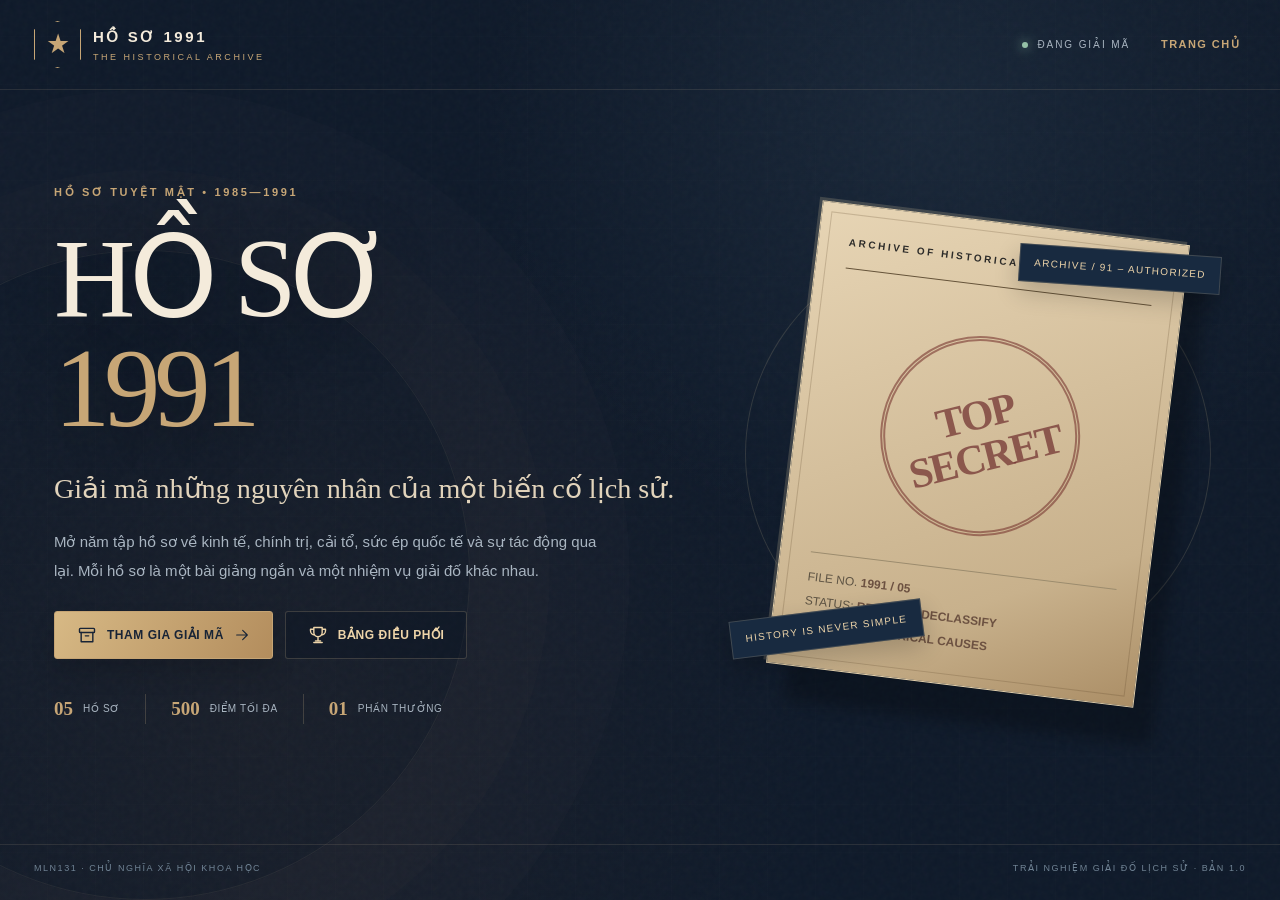
==== index.html @ b0fce0ef "Add files via upload" ====
<!doctype html>
<html lang="vi">
<head>
  <meta charset="UTF-8" />
  <meta name="viewport" content="width=device-width, initial-scale=1, viewport-fit=cover" />
  <meta name="theme-color" content="#101b2c" />
  <meta name="description" content="Hồ sơ 1991 – game giải mã nguyên nhân tan rã của Liên Xô và Đông Âu qua 5 nhiệm vụ tương tác." />
  <title>Hồ sơ 1991 | Giải mã sự tan rã</title>
  <link rel="stylesheet" href="styles.css" />
</head>
<body>
  <svg width="0" height="0" style="position:absolute; overflow:hidden" aria-hidden="true" xmlns="http://www.w3.org/2000/svg">
    <symbol id="i-archive" viewBox="0 0 24 24"><rect x="3" y="4" width="18" height="5" rx="1"/><path d="M5 9v11h14V9M10 13h4"/></symbol>
    <symbol id="i-lock" viewBox="0 0 24 24"><rect x="5" y="10" width="14" height="11" rx="2"/><path d="M8 10V7a4 4 0 0 1 8 0v3M12 14v3"/></symbol>
    <symbol id="i-arrow" viewBox="0 0 24 24"><path d="M4 12h16m-7-7 7 7-7 7"/></symbol>
    <symbol id="i-back" viewBox="0 0 24 24"><path d="M20 12H4m7 7-7-7 7-7"/></symbol>
    <symbol id="i-factory" viewBox="0 0 24 24"><path d="M3 21V9l6 4V9l6 4V5h6v16H3Z M18 5V2M7 17h2m3 0h2m3 0h2"/></symbol>
    <symbol id="i-landmark" viewBox="0 0 24 24"><path d="M2 10h20L12 3 2 10Zm2 11h16M6 10v11m4-11v11m4-11v11m4-11v11"/></symbol>
    <symbol id="i-reform" viewBox="0 0 24 24"><path d="M20 7v5h-5M4 17v-5h5M6 9a7 7 0 0 1 12-2l2 5M4 12l2 5a7 7 0 0 0 12-2"/></symbol>
    <symbol id="i-globe" viewBox="0 0 24 24"><circle cx="12" cy="12" r="9"/><path d="M3 12h18M12 3c-5 5-5 13 0 18m0-18c5 5 5 13 0 18"/></symbol>
    <symbol id="i-network" viewBox="0 0 24 24"><circle cx="4" cy="12" r="2"/><circle cx="20" cy="5" r="2"/><circle cx="20" cy="19" r="2"/><circle cx="12" cy="12" r="2"/><path d="m6 12 4 0m4-1 4-5m-4 7 4 5"/></symbol>
    <symbol id="i-check" viewBox="0 0 24 24"><path d="m4 12 5 5L20 6"/></symbol>
    <symbol id="i-close" viewBox="0 0 24 24"><path d="M5 5 19 19M19 5 5 19"/></symbol>
    <symbol id="i-refresh" viewBox="0 0 24 24"><path d="M20 7v5h-5M4 17v-5h5M5.5 9A7 7 0 0 1 19 10M18.5 15A7 7 0 0 1 5 14"/></symbol>
    <symbol id="i-trophy" viewBox="0 0 24 24"><path d="M7 3h10v6a5 5 0 0 1-10 0V3ZM7 5H3v2a5 5 0 0 0 5 5m9-7h4v2a5 5 0 0 1-5 5M12 14v5m-5 2h10m-8-2h6"/></symbol>
    <symbol id="i-eye" viewBox="0 0 24 24"><path d="M2 12s4-7 10-7 10 7 10 7-4 7-10 7S2 12 2 12Z"/><circle cx="12" cy="12" r="3"/></symbol>
    <symbol id="i-light" viewBox="0 0 24 24"><path d="M9 18h6m-5 3h4M12 2a7 7 0 0 0-4 13c1 1 1 2 1 3h6c0-1 0-2 1-3a7 7 0 0 0-4-13Z"/></symbol>
    <symbol id="i-users" viewBox="0 0 24 24"><circle cx="9" cy="8" r="3"/><path d="M3 20v-2a6 6 0 0 1 12 0v2M17 6a3 3 0 0 1 0 6m2 8v-2a6 6 0 0 0-3-5"/></symbol>
  </svg>
  <div class="site-shell">
    <div class="ambient-light"></div>
    <header class="topbar">
      <button class="brand-button" id="brandHome" aria-label="Trở về màn hình chính">
        <span class="brand-emblem">★</span>
        <span class="brand-words"><strong>HỒ SƠ 1991</strong><small>THE HISTORICAL ARCHIVE</small></span>
      </button>
      <div class="topbar-right"><span class="signal"><i></i> ĐANG GIẢI MÃ</span><button id="homeButton" class="text-button" type="button">TRANG CHỦ</button></div>
    </header>
    <main id="app" aria-live="polite"></main>
    <footer class="global-footer"><span>MLN131 · CHỦ NGHĨA XÃ HỘI KHOA HỌC</span><span>TRẢI NGHIỆM GIẢI ĐỐ LỊCH SỬ · BẢN 1.0</span></footer>
  </div>
  <script src="app.js" defer></script>
</body>
</html>
---- styles.css ----
:root{--bg:#0e1929;--deep:#0a1522;--panel:#152337;--panel2:#1c2d42;--line:rgba(200,178,140,.23);--line2:rgba(206,188,152,.13);--gold:#c7a676;--goldlight:#edd4a9;--ivory:#f4ebdb;--muted:#a9b5c1;--red:#cf776a;--green:#95c1a6;--navy:#0b192a}*{box-sizing:border-box}html{scroll-behavior:smooth}body{margin:0;background:var(--bg);color:var(--ivory);font-family:Inter,"Segoe UI",Arial,sans-serif;font-size:15px;line-height:1.58}button,input{font:inherit}button{cursor:pointer}button:disabled{cursor:not-allowed;opacity:.45}button:focus-visible,input:focus-visible{outline:2px solid var(--goldlight);outline-offset:3px}::selection{background:#ac8f65;color:#101c2d}.site-shell{position:relative;min-height:100vh;isolation:isolate;overflow:hidden;background:radial-gradient(circle at 72% 13%,rgba(66,91,114,.20),transparent 36%),radial-gradient(circle at 20% 80%,rgba(136,86,48,.09),transparent 45%),repeating-linear-gradient(0deg,transparent,transparent 47px,rgba(226,218,184,.016) 48px),repeating-linear-gradient(90deg,transparent,transparent 47px,rgba(226,218,184,.016) 48px),var(--bg)}.site-shell:after{content:"";position:absolute;pointer-events:none;inset:0;z-index:-1;opacity:.13;background-image:url("data:image/svg+xml,%3Csvg viewBox='0 0 180 180' xmlns='http://www.w3.org/2000/svg'%3E%3Cfilter id='n'%3E%3CfeTurbulence type='fractalNoise' baseFrequency='.83' numOctaves='3' stitchTiles='stitch'/%3E%3C/filter%3E%3Crect width='100%25' height='100%25' filter='url(%23n)' opacity='.24'/%3E%3C/svg%3E")}.ambient-light{pointer-events:none;position:absolute;left:-180px;top:250px;width:650px;height:650px;border:1px solid rgba(217,194,158,.08);border-radius:50%;box-shadow:0 0 0 80px rgba(209,184,138,.012),0 0 0 160px rgba(209,184,138,.01);z-index:-1}.topbar{max-width:1320px;margin:auto;padding:21px 34px;display:flex;justify-content:space-between;align-items:center;border-bottom:1px solid var(--line2)}.brand-button{display:flex;gap:12px;align-items:center;background:none;border:0;color:var(--ivory);text-align:left;padding:0}.brand-emblem{width:47px;height:47px;border:1px solid var(--gold);display:grid;place-items:center;color:var(--gold);font-size:27px;line-height:1;clip-path:polygon(50% 0,100% 18%,100% 82%,50% 100%,0 82%,0 18%)}.brand-words{display:flex;flex-direction:column;gap:1px}.brand-words strong{font-size:15px;letter-spacing:.17em;font-weight:700}.brand-words small{font-size:9px;letter-spacing:.28em;color:var(--gold)}.topbar-right{display:flex;gap:25px;align-items:center}.signal{font-size:10px;letter-spacing:.19em;color:var(--muted)}.signal i{display:inline-block;width:6px;height:6px;margin-right:5px;background:var(--green);border-radius:50%;box-shadow:0 0 12px var(--green)}.text-button{background:none;border:0;color:var(--gold);font-size:11px;letter-spacing:.13em;font-weight:700}.text-button:hover{color:var(--ivory)}#app{max-width:1320px;margin:auto;min-height:calc(100vh - 156px);padding:24px 34px 50px}.global-footer{max-width:1320px;margin:auto;padding:16px 34px 22px;border-top:1px solid var(--line2);display:flex;justify-content:space-between;gap:16px;font-size:9px;letter-spacing:.17em;color:#708394}.eyebrow{text-transform:uppercase;color:var(--gold);font-size:11px;letter-spacing:.24em;font-weight:700}.hero{display:grid;grid-template-columns:1.12fr .88fr;gap:45px;min-height:calc(100vh - 220px);align-items:center;padding:35px 20px}.hero h1{font-family:Georgia,"Times New Roman",serif;font-size:clamp(60px,8.8vw,118px);font-weight:500;line-height:.98;letter-spacing:-.055em;margin:22px 0 25px;color:var(--ivory);text-shadow:0 15px 60px rgba(0,0,0,.3)}.hero h1 span{color:var(--gold)}.hero-subtitle{font-family:Georgia,"Times New Roman",serif;font-size:clamp(22px,2.2vw,31px);line-height:1.4;color:#e1d3bb;margin:0 0 20px}.hero-copy{max-width:550px;color:var(--muted);font-size:15px;line-height:1.9}.hero-actions,.action-row{display:flex;gap:12px;flex-wrap:wrap;margin-top:26px}.btn{border-radius:3px;min-height:48px;padding:13px 22px;border:1px solid var(--line);background:transparent;color:var(--ivory);font-weight:750;letter-spacing:.045em;font-size:12px;display:inline-flex;align-items:center;justify-content:center;gap:10px;transition:transform .15s,background .15s,border-color .15s}.btn:hover:not(:disabled){transform:translateY(-2px);border-color:var(--gold)}.btn.primary{background:linear-gradient(120deg,#d7b985,#b38d5d);border-color:#c5a474;color:#182436;box-shadow:0 14px 25px rgba(0,0,0,.13)}.btn.outline{color:var(--goldlight);background:rgba(10,22,37,.4)}.btn.tiny{min-height:36px;padding:8px 13px;font-size:11px}.ico{width:20px;height:20px;fill:none;stroke:currentColor;stroke-width:1.7;stroke-linecap:round;stroke-linejoin:round;flex-shrink:0}.ico.small{height:16px;width:16px}.hero-meta{margin-top:35px;display:flex;gap:25px;flex-wrap:wrap}.meta-item{display:flex;align-items:center;gap:10px;border-right:1px solid var(--line);padding-right:25px}.meta-item:last-child{border:0}.meta-item strong{font-size:19px;color:var(--gold);font-family:Georgia,serif}.meta-item span{font-size:10px;letter-spacing:.07em;color:var(--muted)}.hero-visual{position:relative;min-height:510px;display:flex;align-items:center;justify-content:center}.orbit{position:absolute;border:1px solid rgba(219,198,153,.16);border-radius:50%;inset:7% 3%}.orbit.two{inset:18% 15%;border-style:dashed;animation:slowspin 80s linear infinite}.orbit.three{inset:29% 27%;border-color:rgba(219,198,153,.25)}.compass{position:absolute;inset:0;display:grid;place-items:center;font-family:Georgia,serif;font-size:210px;line-height:1;color:rgba(232,203,150,.065);transform:rotate(-12deg)}.dossier{width:min(370px,80%);min-height:440px;background:linear-gradient(155deg,#e7d5b5,#c8b18c 75%,#ab8e66);color:#2c2b29;position:relative;transform:rotate(7deg);box-shadow:22px 35px 15px rgba(0,0,0,.25),-3px -3px 0 rgba(222,202,163,.2);padding:30px;border:1px solid #e4d0ab}.dossier:before{content:"";position:absolute;inset:9px;border:1px solid rgba(81,61,35,.22)}.dossier-kicker{letter-spacing:.26em;font-size:10px;font-weight:700;border-bottom:1px solid #66543a;padding-bottom:17px}.dossier-stamp{border:5px double rgba(121,56,49,.6);border-radius:50%;width:200px;height:200px;margin:50px auto 35px;display:flex;align-items:center;justify-content:center;transform:rotate(-21deg);color:rgba(113,49,48,.73);font-family:Georgia,serif;text-align:center;font-size:42px;font-weight:700;line-height:1;letter-spacing:-.05em}.dossier-bottom{font-size:12px;color:#5d5343;line-height:2;border-top:1px solid #9c8c6e;padding-top:12px}.dossier-bottom strong{color:#6c5141}.float-note{position:absolute;z-index:1;background:#182a40;border:1px solid var(--line);padding:10px 14px;color:var(--goldlight);font-size:10px;letter-spacing:.13em;box-shadow:0 10px 25px rgba(0,0,0,.2)}.float-note.a{top:10%;right:1%;transform:rotate(4deg)}.float-note.b{bottom:12%;left:0;transform:rotate(-7deg)}.screen-width{max-width:1000px;margin:22px auto}.section-top{display:flex;align-items:center;justify-content:space-between;gap:20px;margin-bottom:22px}.section-title{font-family:Georgia,serif;font-size:clamp(32px,4vw,49px);font-weight:400;letter-spacing:-.035em;line-height:1.2;margin:9px 0}.section-desc{max-width:760px;color:var(--muted);line-height:1.8;margin:10px 0}.divider{border:0;border-top:1px solid var(--line);margin:24px 0}.panel{border:1px solid var(--line);background:linear-gradient(155deg,rgba(35,51,70,.95),rgba(18,32,50,.95));padding:28px;box-shadow:0 25px 65px rgba(0,0,0,.11);position:relative}.panel.corner:before,.panel.corner:after{content:"";position:absolute;width:22px;height:22px;border-color:var(--gold);opacity:.5}.panel.corner:before{top:-1px;left:-1px;border-top:2px solid;border-left:2px solid}.panel.corner:after{bottom:-1px;right:-1px;border-bottom:2px solid;border-right:2px solid}.input-label{display:block;margin-bottom:9px;color:var(--goldlight);font-size:11px;letter-spacing:.15em;text-transform:uppercase}.name-input,.number-input{width:100%;padding:13px 16px;background:#0d1b2a;border:1px solid var(--line);color:var(--ivory);outline:0;border-radius:2px}.name-input:focus,.number-input:focus{border-color:var(--gold)}.split-join{display:grid;grid-template-columns:1fr .84fr;gap:25px}.small-note{font-size:12px;color:var(--muted);line-height:1.7}.rule-list{margin:0;padding:0;list-style:none;display:grid;gap:15px}.rule-list li{display:flex;gap:14px;align-items:flex-start;color:#ced2d6}.rule-list li b{color:var(--gold);font-family:Georgia,serif;font-size:24px;line-height:1.1}.mission-layout{display:grid;grid-template-columns:250px 1fr;gap:27px;padding-top:16px}.mission-nav{border:1px solid var(--line);background:rgba(12,24,39,.7);align-self:start;padding:20px;position:sticky;top:16px}.nav-head{letter-spacing:.2em;font-size:10px;color:var(--gold);border-bottom:1px solid var(--line);padding-bottom:17px;margin-bottom:12px}.mission-step{display:flex;gap:11px;align-items:center;width:100%;border:0;border-left:2px solid transparent;background:transparent;text-align:left;color:#9aaaba;padding:15px 8px;position:relative}.mission-step.active{border-left-color:var(--gold);background:#1a2a3d;color:var(--ivory)}.mission-step.done{color:var(--green)}.mission-step .step-index{font-family:Georgia,serif;font-size:20px;color:var(--gold);width:33px}.mission-step small{display:block;font-size:10px;color:var(--muted);margin-top:1px}.mission-step strong{font-size:12px;font-weight:650}.mission-progress{margin-top:18px;border-top:1px solid var(--line);padding-top:15px}.bar{height:6px;background:#2c4054;border-radius:99px;overflow:hidden}.bar>span{display:block;background:var(--gold);height:100%;transition:width .25s}.progress-label{display:flex;justify-content:space-between;font-size:10px;color:var(--muted);margin-top:9px}.mission-content{min-width:0}.chapter-heading{border-bottom:1px solid var(--line);padding-bottom:19px;margin-bottom:18px}.chapter-heading h2{font-family:Georgia,serif;font-weight:400;font-size:clamp(30px,3.5vw,45px);line-height:1.2;margin:10px 0}.chapter-heading p{color:var(--muted);line-height:1.7;margin:0}.chapter-flag{display:inline-flex;align-items:center;gap:8px;color:var(--gold);font-size:10px;letter-spacing:.2em;font-weight:700}.learning-cards{display:grid;grid-template-columns:repeat(3,1fr);gap:13px;margin:24px 0}.learn-card{background:rgba(8,21,35,.48);border:1px solid var(--line);padding:20px;min-height:170px}.learn-card .learn-num{font-family:Georgia,serif;font-size:26px;color:var(--gold);opacity:.85}.learn-card h3{font-size:14px;color:var(--goldlight);margin:5px 0 9px}.learn-card p{color:#b9c5d0;font-size:13px;margin:0;line-height:1.7}.insight{display:flex;align-items:flex-start;gap:11px;padding:16px 18px;background:rgba(182,146,90,.11);border-left:3px solid var(--gold);font-size:13px;color:#dbcbb5;margin:17px 0 8px;line-height:1.7}.subtle-tag{font-size:10px;letter-spacing:.17em;color:var(--gold);text-transform:uppercase}.challenge-panel{background:linear-gradient(155deg,#eadcc4,#cdbb9b);color:#263142;border:1px solid #d2bd97;padding:23px 26px;margin-top:20px;position:relative}.challenge-panel:before{content:"";position:absolute;inset:8px;border:1px solid rgba(102,76,40,.2);pointer-events:none}.challenge-heading{display:flex;justify-content:space-between;align-items:center;gap:10px;border-bottom:1px solid rgba(66,64,59,.19);padding-bottom:16px;margin-bottom:16px}.challenge-heading .number{font-size:11px;letter-spacing:.16em;font-weight:800;color:#765e3f}.challenge-heading .attempts{font-size:12px;color:#816f55}.puzzle-title{font-family:Georgia,serif;font-size:26px;font-weight:600;line-height:1.23;margin:0 0 10px}.puzzle-instruction{font-size:14px;color:#60594e;line-height:1.7;margin:0 0 19px}.puzzle-surface{padding:16px;background:rgba(255,250,239,.39);border:1px dashed #ab997f}.puzzle-card{border:1px solid #bda883;background:#f4ebdb;color:#2d3842;padding:12px 13px;text-align:left;transition:background .13s,border-color .13s,transform .13s;line-height:1.45}.puzzle-card:hover{transform:translateY(-1px);border-color:#72583b}.puzzle-card.selected{background:#253951;color:#f8e9ca;border-color:#253951}.puzzle-card.completed{background:#ced5c8;border-color:#889b82}.puzzle-card:disabled{opacity:.45}.choice-row{display:grid;grid-template-columns:repeat(2,minmax(0,1fr));gap:9px}.sequence-area{display:grid;grid-template-columns:repeat(4,minmax(0,1fr));gap:8px;margin-bottom:16px}.sequence-slot{min-height:75px;border:1px dashed #a99779;background:rgba(234,224,205,.5);padding:9px;position:relative;display:flex;align-items:center;justify-content:center;font-size:12px;text-align:center;color:#534c41}.sequence-slot.filled{border-style:solid;border-color:#8c7554;background:#f5ebd8}.sequence-slot small{position:absolute;left:8px;top:4px;font-family:Georgia,serif;font-size:13px;color:#9a8060}.sequence-slot span{padding-top:8px}.choice-instruction{font-size:12px;color:#695a44;margin-bottom:10px}.cards-grid{display:grid;grid-template-columns:repeat(2,1fr);gap:10px}.evidence-card{min-height:82px;display:flex;gap:10px;align-items:center}.evidence-card .mark{width:22px;height:22px;border:1px solid #b5a487;display:grid;place-items:center;flex-shrink:0}.evidence-card.selected .mark{background:#caaf7c;color:#172438;border-color:#caaf7c}.pair-cols{display:grid;grid-template-columns:1fr 1fr;gap:22px}.pair-col-title{font-size:10px;color:#6d5841;letter-spacing:.15em;font-weight:800;margin-bottom:9px}.pair-list{display:grid;gap:9px}.pair-card{width:100%;min-height:73px}.pair-card.used{opacity:.53}.match-list{margin-top:14px;display:grid;gap:8px}.match-pill{font-size:12px;background:#e4d3b7;border:1px solid #b7a383;padding:10px 12px;display:flex;align-items:center;gap:6px}.match-pill button{background:none;border:0;color:#8d5f45;margin-left:auto}.budget-grid{display:grid;grid-template-columns:repeat(3,1fr);gap:10px}.budget-item{background:#e8ddc7;border:1px solid #b8a484;padding:16px 12px;text-align:center}.budget-item h4{margin:0;font-size:13px}.budget-item p{margin:2px 0 12px;color:#796d5f;font-size:12px}.budget-controls{display:flex;align-items:center;justify-content:center;gap:16px}.budget-controls button{width:32px;height:32px;background:#203248;border:0;color:#f2dfbb;font-size:19px}.budget-controls b{font-size:29px;font-family:Georgia,serif;min-width:30px}.budget-meter{margin:15px 0;display:flex;justify-content:space-between;gap:10px;align-items:center;color:#524d43}.budget-meter strong{font-family:Georgia,serif;font-size:20px}.sector-select{display:grid;grid-template-columns:repeat(3,1fr);gap:8px;margin-top:12px}.sector-select button{padding:11px 8px;font-size:12px;background:#e9ddc6;border:1px solid #ab9775;color:#2c3640}.sector-select button.selected{background:#233850;color:white}.node-grid{display:grid;grid-template-columns:repeat(2,1fr);gap:10px}.causal-node{min-height:79px;text-align:center;font-size:13px}.causal-note{font-size:12px;color:#5a554b;margin:13px 0}.check-row{display:flex;align-items:center;justify-content:space-between;gap:12px;flex-wrap:wrap;margin-top:19px}.hint{font-size:12px;color:#786448}.feedback{margin-top:17px;border:1px solid #aa6f59;background:#f3d8c7;color:#6b352b;padding:12px 15px;font-size:13px}.feedback.ok{background:#d9e6d8;border-color:#82a182;color:#305b3f}.result-screen{text-align:center;padding:30px 10px}.result-seal{width:118px;height:118px;border:5px double var(--gold);border-radius:50%;color:var(--gold);font-family:Georgia,serif;font-size:41px;display:grid;place-items:center;margin:0 auto 23px;transform:rotate(-12deg)}.result-screen h2{font-family:Georgia,serif;font-size:clamp(35px,4vw,52px);font-weight:400;margin:7px 0 12px}.result-screen p{max-width:690px;margin:12px auto;color:var(--muted);line-height:1.85}.result-points{font-family:Georgia,serif;color:var(--goldlight);font-size:48px}.result-reveal{background:rgba(196,169,120,.08);border:1px solid var(--line);padding:18px 22px;margin:22px auto;max-width:680px;text-align:left}.result-reveal h3{font-family:Georgia,serif;font-size:22px;font-weight:400;color:var(--goldlight);margin:0 0 8px}.result-reveal p{margin:0;color:#d2d8dd;font-size:14px}.result-actions{display:flex;justify-content:center;margin-top:28px;gap:10px;flex-wrap:wrap}.score-card{max-width:660px;margin:28px auto;background:linear-gradient(155deg,#e8d7b8,#bca17b);color:#172335;padding:32px;box-shadow:0 20px 60px rgba(0,0,0,.26);border:1px solid #e6d3b5;position:relative}.score-card:after{content:"CONFIDENTIAL";font:700 45px Georgia,serif;letter-spacing:.03em;position:absolute;right:20px;bottom:9px;opacity:.09;transform:rotate(-11deg)}.score-card header{font-size:11px;letter-spacing:.2em;padding-bottom:12px;border-bottom:1px solid #988364}.score-card h2{font-family:Georgia,serif;font-size:35px;margin:18px 0 0;font-weight:500}.score-card .huge{font-family:Georgia,serif;font-size:75px;line-height:1.1;margin:7px 0;color:#714e33}.score-card .mini-scores{display:flex;gap:6px;margin:18px 0;flex-wrap:wrap}.mini-scores b{background:#b29a72;padding:6px 10px;font-size:12px;white-space:nowrap}.host-tabs{display:flex;gap:9px;margin:25px 0;border-bottom:1px solid var(--line);padding-bottom:13px;flex-wrap:wrap}.host-tabs button{background:#182b42;color:var(--muted);border:1px solid var(--line);padding:10px 16px;font-size:12px}.host-tabs button.active{background:var(--gold);color:#172338}.add-row{display:grid;grid-template-columns:1fr 110px auto;gap:10px;margin:18px 0 22px}.host-table{width:100%;border-collapse:collapse}.host-table th{text-align:left;color:var(--gold);font-size:10px;letter-spacing:.17em;padding:12px 9px;border-bottom:1px solid var(--line)}.host-table td{padding:14px 9px;border-bottom:1px solid var(--line2);color:#e1e3e5}.host-table td.points{font-family:Georgia,serif;font-size:25px;color:var(--goldlight)}.host-table tr:first-child td{background:rgba(182,147,97,.085)}.delete-button{background:transparent;color:#c08b7a;border:0;font-size:12px}.winner-box{border:1px solid var(--gold);padding:25px;text-align:center;background:rgba(195,159,108,.09);margin-top:20px}.winner-box h3{font-family:Georgia,serif;font-weight:400;font-size:35px;margin:10px 0;color:var(--goldlight)}.winner-box p{font-size:13px;color:var(--muted)}.winner-label{font-size:11px;letter-spacing:.25em;color:var(--gold)}.lecture-grid{display:grid;grid-template-columns:repeat(5,1fr);gap:10px}.lecture-tile{background:#16283e;border:1px solid var(--line);padding:17px 14px;text-align:left;color:var(--ivory);min-height:135px;display:flex;flex-direction:column;justify-content:space-between;gap:11px}.lecture-tile.active{border-color:var(--gold);background:#26344a}.lecture-tile span{font-family:Georgia,serif;font-size:27px;color:var(--gold)}.lecture-tile strong{font-size:12px}.muted{color:var(--muted)}.kbd{display:inline-block;border:1px solid var(--line);padding:2px 6px;border-radius:3px;font-size:10px}.notice{border:1px solid rgba(204,160,99,.45);background:rgba(193,155,99,.09);padding:14px 18px;color:#d6c1a0;font-size:12px;margin-top:15px}.tag-group{display:flex;gap:7px;flex-wrap:wrap;margin:10px 0 16px}.topic-tag{border:1px solid var(--line);padding:4px 9px;font-size:10px;color:var(--gold);letter-spacing:.08em}.sr-only{position:absolute;width:1px;height:1px;padding:0;margin:-1px;overflow:hidden;clip:rect(0,0,0,0);white-space:nowrap;border:0}@keyframes slowspin{to{transform:rotate(360deg)}}@keyframes pop{from{opacity:0;transform:translateY(10px)}to{opacity:1;transform:none}}#app>*{animation:pop .25s ease both}@media(max-width:1000px){.hero{grid-template-columns:1fr .8fr;gap:14px;padding:25px 0}.mission-layout{grid-template-columns:200px 1fr;gap:15px}.learning-cards{grid-template-columns:1fr}.learn-card{min-height:auto}.lecture-grid{grid-template-columns:repeat(3,1fr)}}@media(max-width:740px){.topbar{padding:16px 18px}.topbar-right{gap:12px}.signal{display:none}.brand-emblem{width:40px;height:40px}#app{padding:17px 16px 35px}.hero{grid-template-columns:1fr;padding:12px 2px;gap:10px}.hero h1{font-size:70px}.hero-visual{min-height:355px}.dossier{width:235px;min-height:285px;padding:20px}.dossier-stamp{width:136px;height:136px;font-size:29px;margin:22px auto}.dossier-kicker{font-size:8px}.dossier-bottom{font-size:9px}.orbit{inset:8% 15%}.orbit.two{inset:17% 24%}.orbit.three{inset:27% 32%}.float-note{font-size:8px}.global-footer{padding:14px 18px;display:block}.global-footer span{display:block;margin-bottom:7px}.split-join,.mission-layout{grid-template-columns:1fr}.mission-nav{position:static;padding:12px;display:flex;gap:4px;flex-wrap:wrap}.nav-head{width:100%;margin:0;padding:0 0 8px;border:0}.mission-step{width:auto;flex:1;padding:8px;min-width:47px;border:1px solid var(--line);justify-content:center}.mission-step strong,.mission-step small{display:none}.mission-step .step-index{width:auto}.mission-progress{width:100%;margin-top:8px;padding:8px 0 0}.panel{padding:19px}.chapter-heading h2{font-size:33px}.challenge-panel{padding:19px 15px}.learning-cards{gap:8px}.sequence-area{grid-template-columns:repeat(2,1fr)}.cards-grid,.choice-row,.node-grid{grid-template-columns:1fr}.pair-cols{grid-template-columns:1fr;gap:12px}.budget-grid{grid-template-columns:1fr}.budget-item{display:flex;align-items:center;justify-content:space-between;gap:5px}.budget-item p{display:none}.budget-item h4{max-width:120px;text-align:left}.sector-select{grid-template-columns:1fr}.add-row{grid-template-columns:1fr 90px}.add-row button{grid-column:1/-1}.lecture-grid{grid-template-columns:repeat(2,1fr)}.section-top{align-items:flex-start}.score-card h2{font-size:29px}.score-card .huge{font-size:55px}}@media(prefers-reduced-motion:reduce){*,*:before,*:after{animation-duration:.01ms!important;transition-duration:.01ms!important;scroll-behavior:auto!important}}
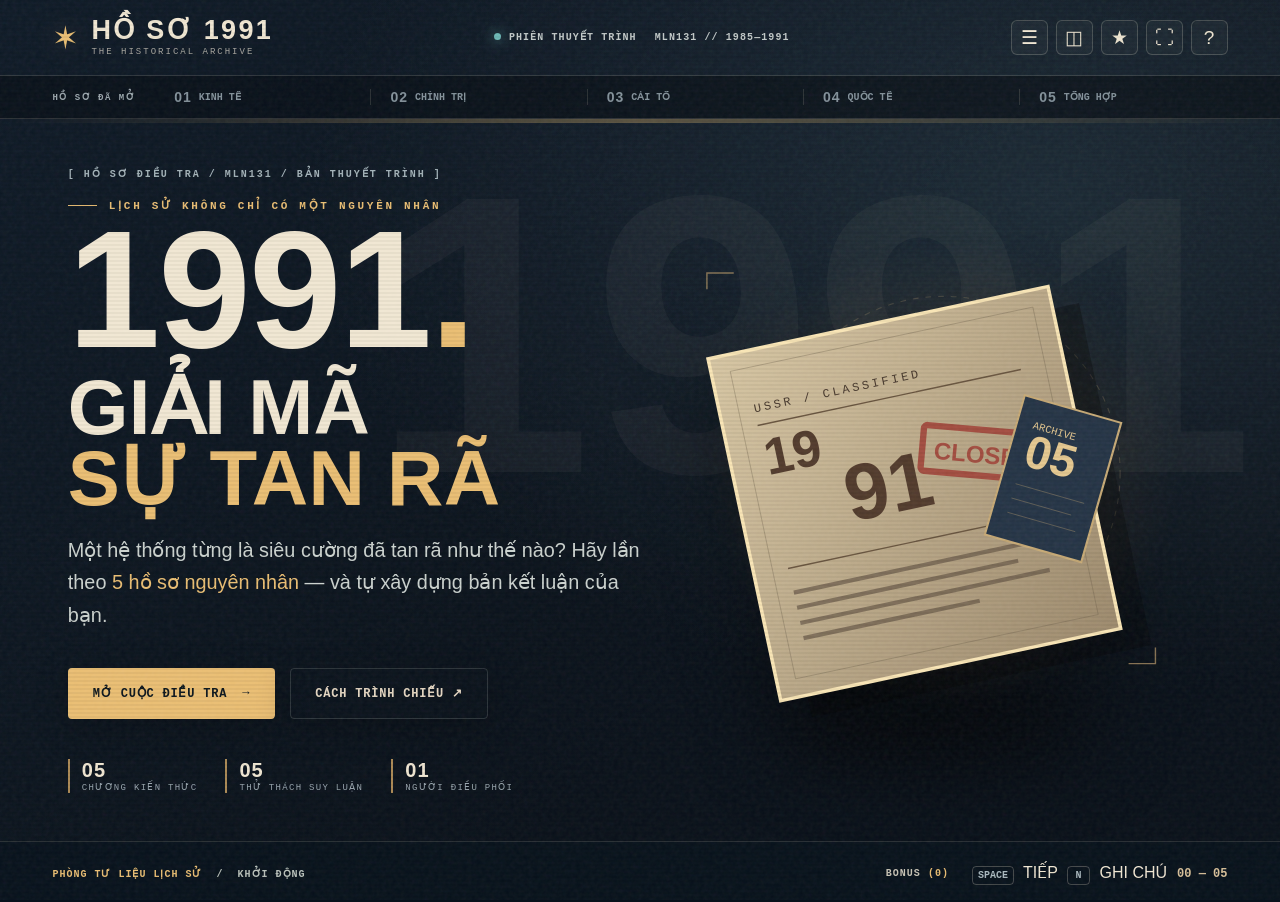
==== commit a83c13fd: "Add files via upload" ====
--- a/index.html
+++ b/index.html
@@ -1,44 +1,18 @@
 <!doctype html>
 <html lang="vi">
 <head>
-  <meta charset="UTF-8" />
-  <meta name="viewport" content="width=device-width, initial-scale=1, viewport-fit=cover" />
-  <meta name="theme-color" content="#101b2c" />
-  <meta name="description" content="Hồ sơ 1991 – game giải mã nguyên nhân tan rã của Liên Xô và Đông Âu qua 5 nhiệm vụ tương tác." />
-  <title>Hồ sơ 1991 | Giải mã sự tan rã</title>
-  <link rel="stylesheet" href="styles.css" />
+  <meta charset="UTF-8">
+  <meta name="viewport" content="width=device-width, initial-scale=1.0, viewport-fit=cover">
+  <meta name="theme-color" content="#0a1420">
+  <meta name="description" content="HỒ SƠ 1991 – trải nghiệm thuyết trình tương tác về nguyên nhân tan rã Liên Xô và Đông Âu. 5 hồ sơ, 5 thử thách; một người dẫn chương trình.">
+  <title>HỒ SƠ 1991 — Trải nghiệm lịch sử tương tác</title>
+  <link rel="stylesheet" href="styles.css">
+  <script src="app.js" defer></script>
 </head>
 <body>
-  <svg width="0" height="0" style="position:absolute; overflow:hidden" aria-hidden="true" xmlns="http://www.w3.org/2000/svg">
-    <symbol id="i-archive" viewBox="0 0 24 24"><rect x="3" y="4" width="18" height="5" rx="1"/><path d="M5 9v11h14V9M10 13h4"/></symbol>
-    <symbol id="i-lock" viewBox="0 0 24 24"><rect x="5" y="10" width="14" height="11" rx="2"/><path d="M8 10V7a4 4 0 0 1 8 0v3M12 14v3"/></symbol>
-    <symbol id="i-arrow" viewBox="0 0 24 24"><path d="M4 12h16m-7-7 7 7-7 7"/></symbol>
-    <symbol id="i-back" viewBox="0 0 24 24"><path d="M20 12H4m7 7-7-7 7-7"/></symbol>
-    <symbol id="i-factory" viewBox="0 0 24 24"><path d="M3 21V9l6 4V9l6 4V5h6v16H3Z M18 5V2M7 17h2m3 0h2m3 0h2"/></symbol>
-    <symbol id="i-landmark" viewBox="0 0 24 24"><path d="M2 10h20L12 3 2 10Zm2 11h16M6 10v11m4-11v11m4-11v11m4-11v11"/></symbol>
-    <symbol id="i-reform" viewBox="0 0 24 24"><path d="M20 7v5h-5M4 17v-5h5M6 9a7 7 0 0 1 12-2l2 5M4 12l2 5a7 7 0 0 0 12-2"/></symbol>
-    <symbol id="i-globe" viewBox="0 0 24 24"><circle cx="12" cy="12" r="9"/><path d="M3 12h18M12 3c-5 5-5 13 0 18m0-18c5 5 5 13 0 18"/></symbol>
-    <symbol id="i-network" viewBox="0 0 24 24"><circle cx="4" cy="12" r="2"/><circle cx="20" cy="5" r="2"/><circle cx="20" cy="19" r="2"/><circle cx="12" cy="12" r="2"/><path d="m6 12 4 0m4-1 4-5m-4 7 4 5"/></symbol>
-    <symbol id="i-check" viewBox="0 0 24 24"><path d="m4 12 5 5L20 6"/></symbol>
-    <symbol id="i-close" viewBox="0 0 24 24"><path d="M5 5 19 19M19 5 5 19"/></symbol>
-    <symbol id="i-refresh" viewBox="0 0 24 24"><path d="M20 7v5h-5M4 17v-5h5M5.5 9A7 7 0 0 1 19 10M18.5 15A7 7 0 0 1 5 14"/></symbol>
-    <symbol id="i-trophy" viewBox="0 0 24 24"><path d="M7 3h10v6a5 5 0 0 1-10 0V3ZM7 5H3v2a5 5 0 0 0 5 5m9-7h4v2a5 5 0 0 1-5 5M12 14v5m-5 2h10m-8-2h6"/></symbol>
-    <symbol id="i-eye" viewBox="0 0 24 24"><path d="M2 12s4-7 10-7 10 7 10 7-4 7-10 7S2 12 2 12Z"/><circle cx="12" cy="12" r="3"/></symbol>
-    <symbol id="i-light" viewBox="0 0 24 24"><path d="M9 18h6m-5 3h4M12 2a7 7 0 0 0-4 13c1 1 1 2 1 3h6c0-1 0-2 1-3a7 7 0 0 0-4-13Z"/></symbol>
-    <symbol id="i-users" viewBox="0 0 24 24"><circle cx="9" cy="8" r="3"/><path d="M3 20v-2a6 6 0 0 1 12 0v2M17 6a3 3 0 0 1 0 6m2 8v-2a6 6 0 0 0-3-5"/></symbol>
-  </svg>
-  <div class="site-shell">
-    <div class="ambient-light"></div>
-    <header class="topbar">
-      <button class="brand-button" id="brandHome" aria-label="Trở về màn hình chính">
-        <span class="brand-emblem">★</span>
-        <span class="brand-words"><strong>HỒ SƠ 1991</strong><small>THE HISTORICAL ARCHIVE</small></span>
-      </button>
-      <div class="topbar-right"><span class="signal"><i></i> ĐANG GIẢI MÃ</span><button id="homeButton" class="text-button" type="button">TRANG CHỦ</button></div>
-    </header>
-    <main id="app" aria-live="polite"></main>
-    <footer class="global-footer"><span>MLN131 · CHỦ NGHĨA XÃ HỘI KHOA HỌC</span><span>TRẢI NGHIỆM GIẢI ĐỐ LỊCH SỬ · BẢN 1.0</span></footer>
-  </div>
-  <script src="app.js" defer></script>
+  <div class="film-grain" aria-hidden="true"></div>
+  <div class="scanlines" aria-hidden="true"></div>
+  <div id="app" class="app-shell"></div>
+  <div id="toast" class="toast" role="status" aria-live="polite"></div>
 </body>
 </html>
--- a/styles.css
+++ b/styles.css
@@ -1 +1,19 @@
-:root{--bg:#0e1929;--deep:#0a1522;--panel:#152337;--panel2:#1c2d42;--line:rgba(200,178,140,.23);--line2:rgba(206,188,152,.13);--gold:#c7a676;--goldlight:#edd4a9;--ivory:#f4ebdb;--muted:#a9b5c1;--red:#cf776a;--green:#95c1a6;--navy:#0b192a}*{box-sizing:border-box}html{scroll-behavior:smooth}body{margin:0;background:var(--bg);color:var(--ivory);font-family:Inter,"Segoe UI",Arial,sans-serif;font-size:15px;line-height:1.58}button,input{font:inherit}button{cursor:pointer}button:disabled{cursor:not-allowed;opacity:.45}button:focus-visible,input:focus-visible{outline:2px solid var(--goldlight);outline-offset:3px}::selection{background:#ac8f65;color:#101c2d}.site-shell{position:relative;min-height:100vh;isolation:isolate;overflow:hidden;background:radial-gradient(circle at 72% 13%,rgba(66,91,114,.20),transparent 36%),radial-gradient(circle at 20% 80%,rgba(136,86,48,.09),transparent 45%),repeating-linear-gradient(0deg,transparent,transparent 47px,rgba(226,218,184,.016) 48px),repeating-linear-gradient(90deg,transparent,transparent 47px,rgba(226,218,184,.016) 48px),var(--bg)}.site-shell:after{content:"";position:absolute;pointer-events:none;inset:0;z-index:-1;opacity:.13;background-image:url("data:image/svg+xml,%3Csvg viewBox='0 0 180 180' xmlns='http://www.w3.org/2000/svg'%3E%3Cfilter id='n'%3E%3CfeTurbulence type='fractalNoise' baseFrequency='.83' numOctaves='3' stitchTiles='stitch'/%3E%3C/filter%3E%3Crect width='100%25' height='100%25' filter='url(%23n)' opacity='.24'/%3E%3C/svg%3E")}.ambient-light{pointer-events:none;position:absolute;left:-180px;top:250px;width:650px;height:650px;border:1px solid rgba(217,194,158,.08);border-radius:50%;box-shadow:0 0 0 80px rgba(209,184,138,.012),0 0 0 160px rgba(209,184,138,.01);z-index:-1}.topbar{max-width:1320px;margin:auto;padding:21px 34px;display:flex;justify-content:space-between;align-items:center;border-bottom:1px solid var(--line2)}.brand-button{display:flex;gap:12px;align-items:center;background:none;border:0;color:var(--ivory);text-align:left;padding:0}.brand-emblem{width:47px;height:47px;border:1px solid var(--gold);display:grid;place-items:center;color:var(--gold);font-size:27px;line-height:1;clip-path:polygon(50% 0,100% 18%,100% 82%,50% 100%,0 82%,0 18%)}.brand-words{display:flex;flex-direction:column;gap:1px}.brand-words strong{font-size:15px;letter-spacing:.17em;font-weight:700}.brand-words small{font-size:9px;letter-spacing:.28em;color:var(--gold)}.topbar-right{display:flex;gap:25px;align-items:center}.signal{font-size:10px;letter-spacing:.19em;color:var(--muted)}.signal i{display:inline-block;width:6px;height:6px;margin-right:5px;background:var(--green);border-radius:50%;box-shadow:0 0 12px var(--green)}.text-button{background:none;border:0;color:var(--gold);font-size:11px;letter-spacing:.13em;font-weight:700}.text-button:hover{color:var(--ivory)}#app{max-width:1320px;margin:auto;min-height:calc(100vh - 156px);padding:24px 34px 50px}.global-footer{max-width:1320px;margin:auto;padding:16px 34px 22px;border-top:1px solid var(--line2);display:flex;justify-content:space-between;gap:16px;font-size:9px;letter-spacing:.17em;color:#708394}.eyebrow{text-transform:uppercase;color:var(--gold);font-size:11px;letter-spacing:.24em;font-weight:700}.hero{display:grid;grid-template-columns:1.12fr .88fr;gap:45px;min-height:calc(100vh - 220px);align-items:center;padding:35px 20px}.hero h1{font-family:Georgia,"Times New Roman",serif;font-size:clamp(60px,8.8vw,118px);font-weight:500;line-height:.98;letter-spacing:-.055em;margin:22px 0 25px;color:var(--ivory);text-shadow:0 15px 60px rgba(0,0,0,.3)}.hero h1 span{color:var(--gold)}.hero-subtitle{font-family:Georgia,"Times New Roman",serif;font-size:clamp(22px,2.2vw,31px);line-height:1.4;color:#e1d3bb;margin:0 0 20px}.hero-copy{max-width:550px;color:var(--muted);font-size:15px;line-height:1.9}.hero-actions,.action-row{display:flex;gap:12px;flex-wrap:wrap;margin-top:26px}.btn{border-radius:3px;min-height:48px;padding:13px 22px;border:1px solid var(--line);background:transparent;color:var(--ivory);font-weight:750;letter-spacing:.045em;font-size:12px;display:inline-flex;align-items:center;justify-content:center;gap:10px;transition:transform .15s,background .15s,border-color .15s}.btn:hover:not(:disabled){transform:translateY(-2px);border-color:var(--gold)}.btn.primary{background:linear-gradient(120deg,#d7b985,#b38d5d);border-color:#c5a474;color:#182436;box-shadow:0 14px 25px rgba(0,0,0,.13)}.btn.outline{color:var(--goldlight);background:rgba(10,22,37,.4)}.btn.tiny{min-height:36px;padding:8px 13px;font-size:11px}.ico{width:20px;height:20px;fill:none;stroke:currentColor;stroke-width:1.7;stroke-linecap:round;stroke-linejoin:round;flex-shrink:0}.ico.small{height:16px;width:16px}.hero-meta{margin-top:35px;display:flex;gap:25px;flex-wrap:wrap}.meta-item{display:flex;align-items:center;gap:10px;border-right:1px solid var(--line);padding-right:25px}.meta-item:last-child{border:0}.meta-item strong{font-size:19px;color:var(--gold);font-family:Georgia,serif}.meta-item span{font-size:10px;letter-spacing:.07em;color:var(--muted)}.hero-visual{position:relative;min-height:510px;display:flex;align-items:center;justify-content:center}.orbit{position:absolute;border:1px solid rgba(219,198,153,.16);border-radius:50%;inset:7% 3%}.orbit.two{inset:18% 15%;border-style:dashed;animation:slowspin 80s linear infinite}.orbit.three{inset:29% 27%;border-color:rgba(219,198,153,.25)}.compass{position:absolute;inset:0;display:grid;place-items:center;font-family:Georgia,serif;font-size:210px;line-height:1;color:rgba(232,203,150,.065);transform:rotate(-12deg)}.dossier{width:min(370px,80%);min-height:440px;background:linear-gradient(155deg,#e7d5b5,#c8b18c 75%,#ab8e66);color:#2c2b29;position:relative;transform:rotate(7deg);box-shadow:22px 35px 15px rgba(0,0,0,.25),-3px -3px 0 rgba(222,202,163,.2);padding:30px;border:1px solid #e4d0ab}.dossier:before{content:"";position:absolute;inset:9px;border:1px solid rgba(81,61,35,.22)}.dossier-kicker{letter-spacing:.26em;font-size:10px;font-weight:700;border-bottom:1px solid #66543a;padding-bottom:17px}.dossier-stamp{border:5px double rgba(121,56,49,.6);border-radius:50%;width:200px;height:200px;margin:50px auto 35px;display:flex;align-items:center;justify-content:center;transform:rotate(-21deg);color:rgba(113,49,48,.73);font-family:Georgia,serif;text-align:center;font-size:42px;font-weight:700;line-height:1;letter-spacing:-.05em}.dossier-bottom{font-size:12px;color:#5d5343;line-height:2;border-top:1px solid #9c8c6e;padding-top:12px}.dossier-bottom strong{color:#6c5141}.float-note{position:absolute;z-index:1;background:#182a40;border:1px solid var(--line);padding:10px 14px;color:var(--goldlight);font-size:10px;letter-spacing:.13em;box-shadow:0 10px 25px rgba(0,0,0,.2)}.float-note.a{top:10%;right:1%;transform:rotate(4deg)}.float-note.b{bottom:12%;left:0;transform:rotate(-7deg)}.screen-width{max-width:1000px;margin:22px auto}.section-top{display:flex;align-items:center;justify-content:space-between;gap:20px;margin-bottom:22px}.section-title{font-family:Georgia,serif;font-size:clamp(32px,4vw,49px);font-weight:400;letter-spacing:-.035em;line-height:1.2;margin:9px 0}.section-desc{max-width:760px;color:var(--muted);line-height:1.8;margin:10px 0}.divider{border:0;border-top:1px solid var(--line);margin:24px 0}.panel{border:1px solid var(--line);background:linear-gradient(155deg,rgba(35,51,70,.95),rgba(18,32,50,.95));padding:28px;box-shadow:0 25px 65px rgba(0,0,0,.11);position:relative}.panel.corner:before,.panel.corner:after{content:"";position:absolute;width:22px;height:22px;border-color:var(--gold);opacity:.5}.panel.corner:before{top:-1px;left:-1px;border-top:2px solid;border-left:2px solid}.panel.corner:after{bottom:-1px;right:-1px;border-bottom:2px solid;border-right:2px solid}.input-label{display:block;margin-bottom:9px;color:var(--goldlight);font-size:11px;letter-spacing:.15em;text-transform:uppercase}.name-input,.number-input{width:100%;padding:13px 16px;background:#0d1b2a;border:1px solid var(--line);color:var(--ivory);outline:0;border-radius:2px}.name-input:focus,.number-input:focus{border-color:var(--gold)}.split-join{display:grid;grid-template-columns:1fr .84fr;gap:25px}.small-note{font-size:12px;color:var(--muted);line-height:1.7}.rule-list{margin:0;padding:0;list-style:none;display:grid;gap:15px}.rule-list li{display:flex;gap:14px;align-items:flex-start;color:#ced2d6}.rule-list li b{color:var(--gold);font-family:Georgia,serif;font-size:24px;line-height:1.1}.mission-layout{display:grid;grid-template-columns:250px 1fr;gap:27px;padding-top:16px}.mission-nav{border:1px solid var(--line);background:rgba(12,24,39,.7);align-self:start;padding:20px;position:sticky;top:16px}.nav-head{letter-spacing:.2em;font-size:10px;color:var(--gold);border-bottom:1px solid var(--line);padding-bottom:17px;margin-bottom:12px}.mission-step{display:flex;gap:11px;align-items:center;width:100%;border:0;border-left:2px solid transparent;background:transparent;text-align:left;color:#9aaaba;padding:15px 8px;position:relative}.mission-step.active{border-left-color:var(--gold);background:#1a2a3d;color:var(--ivory)}.mission-step.done{color:var(--green)}.mission-step .step-index{font-family:Georgia,serif;font-size:20px;color:var(--gold);width:33px}.mission-step small{display:block;font-size:10px;color:var(--muted);margin-top:1px}.mission-step strong{font-size:12px;font-weight:650}.mission-progress{margin-top:18px;border-top:1px solid var(--line);padding-top:15px}.bar{height:6px;background:#2c4054;border-radius:99px;overflow:hidden}.bar>span{display:block;background:var(--gold);height:100%;transition:width .25s}.progress-label{display:flex;justify-content:space-between;font-size:10px;color:var(--muted);margin-top:9px}.mission-content{min-width:0}.chapter-heading{border-bottom:1px solid var(--line);padding-bottom:19px;margin-bottom:18px}.chapter-heading h2{font-family:Georgia,serif;font-weight:400;font-size:clamp(30px,3.5vw,45px);line-height:1.2;margin:10px 0}.chapter-heading p{color:var(--muted);line-height:1.7;margin:0}.chapter-flag{display:inline-flex;align-items:center;gap:8px;color:var(--gold);font-size:10px;letter-spacing:.2em;font-weight:700}.learning-cards{display:grid;grid-template-columns:repeat(3,1fr);gap:13px;margin:24px 0}.learn-card{background:rgba(8,21,35,.48);border:1px solid var(--line);padding:20px;min-height:170px}.learn-card .learn-num{font-family:Georgia,serif;font-size:26px;color:var(--gold);opacity:.85}.learn-card h3{font-size:14px;color:var(--goldlight);margin:5px 0 9px}.learn-card p{color:#b9c5d0;font-size:13px;margin:0;line-height:1.7}.insight{display:flex;align-items:flex-start;gap:11px;padding:16px 18px;background:rgba(182,146,90,.11);border-left:3px solid var(--gold);font-size:13px;color:#dbcbb5;margin:17px 0 8px;line-height:1.7}.subtle-tag{font-size:10px;letter-spacing:.17em;color:var(--gold);text-transform:uppercase}.challenge-panel{background:linear-gradient(155deg,#eadcc4,#cdbb9b);color:#263142;border:1px solid #d2bd97;padding:23px 26px;margin-top:20px;position:relative}.challenge-panel:before{content:"";position:absolute;inset:8px;border:1px solid rgba(102,76,40,.2);pointer-events:none}.challenge-heading{display:flex;justify-content:space-between;align-items:center;gap:10px;border-bottom:1px solid rgba(66,64,59,.19);padding-bottom:16px;margin-bottom:16px}.challenge-heading .number{font-size:11px;letter-spacing:.16em;font-weight:800;color:#765e3f}.challenge-heading .attempts{font-size:12px;color:#816f55}.puzzle-title{font-family:Georgia,serif;font-size:26px;font-weight:600;line-height:1.23;margin:0 0 10px}.puzzle-instruction{font-size:14px;color:#60594e;line-height:1.7;margin:0 0 19px}.puzzle-surface{padding:16px;background:rgba(255,250,239,.39);border:1px dashed #ab997f}.puzzle-card{border:1px solid #bda883;background:#f4ebdb;color:#2d3842;padding:12px 13px;text-align:left;transition:background .13s,border-color .13s,transform .13s;line-height:1.45}.puzzle-card:hover{transform:translateY(-1px);border-color:#72583b}.puzzle-card.selected{background:#253951;color:#f8e9ca;border-color:#253951}.puzzle-card.completed{background:#ced5c8;border-color:#889b82}.puzzle-card:disabled{opacity:.45}.choice-row{display:grid;grid-template-columns:repeat(2,minmax(0,1fr));gap:9px}.sequence-area{display:grid;grid-template-columns:repeat(4,minmax(0,1fr));gap:8px;margin-bottom:16px}.sequence-slot{min-height:75px;border:1px dashed #a99779;background:rgba(234,224,205,.5);padding:9px;position:relative;display:flex;align-items:center;justify-content:center;font-size:12px;text-align:center;color:#534c41}.sequence-slot.filled{border-style:solid;border-color:#8c7554;background:#f5ebd8}.sequence-slot small{position:absolute;left:8px;top:4px;font-family:Georgia,serif;font-size:13px;color:#9a8060}.sequence-slot span{padding-top:8px}.choice-instruction{font-size:12px;color:#695a44;margin-bottom:10px}.cards-grid{display:grid;grid-template-columns:repeat(2,1fr);gap:10px}.evidence-card{min-height:82px;display:flex;gap:10px;align-items:center}.evidence-card .mark{width:22px;height:22px;border:1px solid #b5a487;display:grid;place-items:center;flex-shrink:0}.evidence-card.selected .mark{background:#caaf7c;color:#172438;border-color:#caaf7c}.pair-cols{display:grid;grid-template-columns:1fr 1fr;gap:22px}.pair-col-title{font-size:10px;color:#6d5841;letter-spacing:.15em;font-weight:800;margin-bottom:9px}.pair-list{display:grid;gap:9px}.pair-card{width:100%;min-height:73px}.pair-card.used{opacity:.53}.match-list{margin-top:14px;display:grid;gap:8px}.match-pill{font-size:12px;background:#e4d3b7;border:1px solid #b7a383;padding:10px 12px;display:flex;align-items:center;gap:6px}.match-pill button{background:none;border:0;color:#8d5f45;margin-left:auto}.budget-grid{display:grid;grid-template-columns:repeat(3,1fr);gap:10px}.budget-item{background:#e8ddc7;border:1px solid #b8a484;padding:16px 12px;text-align:center}.budget-item h4{margin:0;font-size:13px}.budget-item p{margin:2px 0 12px;color:#796d5f;font-size:12px}.budget-controls{display:flex;align-items:center;justify-content:center;gap:16px}.budget-controls button{width:32px;height:32px;background:#203248;border:0;color:#f2dfbb;font-size:19px}.budget-controls b{font-size:29px;font-family:Georgia,serif;min-width:30px}.budget-meter{margin:15px 0;display:flex;justify-content:space-between;gap:10px;align-items:center;color:#524d43}.budget-meter strong{font-family:Georgia,serif;font-size:20px}.sector-select{display:grid;grid-template-columns:repeat(3,1fr);gap:8px;margin-top:12px}.sector-select button{padding:11px 8px;font-size:12px;background:#e9ddc6;border:1px solid #ab9775;color:#2c3640}.sector-select button.selected{background:#233850;color:white}.node-grid{display:grid;grid-template-columns:repeat(2,1fr);gap:10px}.causal-node{min-height:79px;text-align:center;font-size:13px}.causal-note{font-size:12px;color:#5a554b;margin:13px 0}.check-row{display:flex;align-items:center;justify-content:space-between;gap:12px;flex-wrap:wrap;margin-top:19px}.hint{font-size:12px;color:#786448}.feedback{margin-top:17px;border:1px solid #aa6f59;background:#f3d8c7;color:#6b352b;padding:12px 15px;font-size:13px}.feedback.ok{background:#d9e6d8;border-color:#82a182;color:#305b3f}.result-screen{text-align:center;padding:30px 10px}.result-seal{width:118px;height:118px;border:5px double var(--gold);border-radius:50%;color:var(--gold);font-family:Georgia,serif;font-size:41px;display:grid;place-items:center;margin:0 auto 23px;transform:rotate(-12deg)}.result-screen h2{font-family:Georgia,serif;font-size:clamp(35px,4vw,52px);font-weight:400;margin:7px 0 12px}.result-screen p{max-width:690px;margin:12px auto;color:var(--muted);line-height:1.85}.result-points{font-family:Georgia,serif;color:var(--goldlight);font-size:48px}.result-reveal{background:rgba(196,169,120,.08);border:1px solid var(--line);padding:18px 22px;margin:22px auto;max-width:680px;text-align:left}.result-reveal h3{font-family:Georgia,serif;font-size:22px;font-weight:400;color:var(--goldlight);margin:0 0 8px}.result-reveal p{margin:0;color:#d2d8dd;font-size:14px}.result-actions{display:flex;justify-content:center;margin-top:28px;gap:10px;flex-wrap:wrap}.score-card{max-width:660px;margin:28px auto;background:linear-gradient(155deg,#e8d7b8,#bca17b);color:#172335;padding:32px;box-shadow:0 20px 60px rgba(0,0,0,.26);border:1px solid #e6d3b5;position:relative}.score-card:after{content:"CONFIDENTIAL";font:700 45px Georgia,serif;letter-spacing:.03em;position:absolute;right:20px;bottom:9px;opacity:.09;transform:rotate(-11deg)}.score-card header{font-size:11px;letter-spacing:.2em;padding-bottom:12px;border-bottom:1px solid #988364}.score-card h2{font-family:Georgia,serif;font-size:35px;margin:18px 0 0;font-weight:500}.score-card .huge{font-family:Georgia,serif;font-size:75px;line-height:1.1;margin:7px 0;color:#714e33}.score-card .mini-scores{display:flex;gap:6px;margin:18px 0;flex-wrap:wrap}.mini-scores b{background:#b29a72;padding:6px 10px;font-size:12px;white-space:nowrap}.host-tabs{display:flex;gap:9px;margin:25px 0;border-bottom:1px solid var(--line);padding-bottom:13px;flex-wrap:wrap}.host-tabs button{background:#182b42;color:var(--muted);border:1px solid var(--line);padding:10px 16px;font-size:12px}.host-tabs button.active{background:var(--gold);color:#172338}.add-row{display:grid;grid-template-columns:1fr 110px auto;gap:10px;margin:18px 0 22px}.host-table{width:100%;border-collapse:collapse}.host-table th{text-align:left;color:var(--gold);font-size:10px;letter-spacing:.17em;padding:12px 9px;border-bottom:1px solid var(--line)}.host-table td{padding:14px 9px;border-bottom:1px solid var(--line2);color:#e1e3e5}.host-table td.points{font-family:Georgia,serif;font-size:25px;color:var(--goldlight)}.host-table tr:first-child td{background:rgba(182,147,97,.085)}.delete-button{background:transparent;color:#c08b7a;border:0;font-size:12px}.winner-box{border:1px solid var(--gold);padding:25px;text-align:center;background:rgba(195,159,108,.09);margin-top:20px}.winner-box h3{font-family:Georgia,serif;font-weight:400;font-size:35px;margin:10px 0;color:var(--goldlight)}.winner-box p{font-size:13px;color:var(--muted)}.winner-label{font-size:11px;letter-spacing:.25em;color:var(--gold)}.lecture-grid{display:grid;grid-template-columns:repeat(5,1fr);gap:10px}.lecture-tile{background:#16283e;border:1px solid var(--line);padding:17px 14px;text-align:left;color:var(--ivory);min-height:135px;display:flex;flex-direction:column;justify-content:space-between;gap:11px}.lecture-tile.active{border-color:var(--gold);background:#26344a}.lecture-tile span{font-family:Georgia,serif;font-size:27px;color:var(--gold)}.lecture-tile strong{font-size:12px}.muted{color:var(--muted)}.kbd{display:inline-block;border:1px solid var(--line);padding:2px 6px;border-radius:3px;font-size:10px}.notice{border:1px solid rgba(204,160,99,.45);background:rgba(193,155,99,.09);padding:14px 18px;color:#d6c1a0;font-size:12px;margin-top:15px}.tag-group{display:flex;gap:7px;flex-wrap:wrap;margin:10px 0 16px}.topic-tag{border:1px solid var(--line);padding:4px 9px;font-size:10px;color:var(--gold);letter-spacing:.08em}.sr-only{position:absolute;width:1px;height:1px;padding:0;margin:-1px;overflow:hidden;clip:rect(0,0,0,0);white-space:nowrap;border:0}@keyframes slowspin{to{transform:rotate(360deg)}}@keyframes pop{from{opacity:0;transform:translateY(10px)}to{opacity:1;transform:none}}#app>*{animation:pop .25s ease both}@media(max-width:1000px){.hero{grid-template-columns:1fr .8fr;gap:14px;padding:25px 0}.mission-layout{grid-template-columns:200px 1fr;gap:15px}.learning-cards{grid-template-columns:1fr}.learn-card{min-height:auto}.lecture-grid{grid-template-columns:repeat(3,1fr)}}@media(max-width:740px){.topbar{padding:16px 18px}.topbar-right{gap:12px}.signal{display:none}.brand-emblem{width:40px;height:40px}#app{padding:17px 16px 35px}.hero{grid-template-columns:1fr;padding:12px 2px;gap:10px}.hero h1{font-size:70px}.hero-visual{min-height:355px}.dossier{width:235px;min-height:285px;padding:20px}.dossier-stamp{width:136px;height:136px;font-size:29px;margin:22px auto}.dossier-kicker{font-size:8px}.dossier-bottom{font-size:9px}.orbit{inset:8% 15%}.orbit.two{inset:17% 24%}.orbit.three{inset:27% 32%}.float-note{font-size:8px}.global-footer{padding:14px 18px;display:block}.global-footer span{display:block;margin-bottom:7px}.split-join,.mission-layout{grid-template-columns:1fr}.mission-nav{position:static;padding:12px;display:flex;gap:4px;flex-wrap:wrap}.nav-head{width:100%;margin:0;padding:0 0 8px;border:0}.mission-step{width:auto;flex:1;padding:8px;min-width:47px;border:1px solid var(--line);justify-content:center}.mission-step strong,.mission-step small{display:none}.mission-step .step-index{width:auto}.mission-progress{width:100%;margin-top:8px;padding:8px 0 0}.panel{padding:19px}.chapter-heading h2{font-size:33px}.challenge-panel{padding:19px 15px}.learning-cards{gap:8px}.sequence-area{grid-template-columns:repeat(2,1fr)}.cards-grid,.choice-row,.node-grid{grid-template-columns:1fr}.pair-cols{grid-template-columns:1fr;gap:12px}.budget-grid{grid-template-columns:1fr}.budget-item{display:flex;align-items:center;justify-content:space-between;gap:5px}.budget-item p{display:none}.budget-item h4{max-width:120px;text-align:left}.sector-select{grid-template-columns:1fr}.add-row{grid-template-columns:1fr 90px}.add-row button{grid-column:1/-1}.lecture-grid{grid-template-columns:repeat(2,1fr)}.section-top{align-items:flex-start}.score-card h2{font-size:29px}.score-card .huge{font-size:55px}}@media(prefers-reduced-motion:reduce){*,*:before,*:after{animation-duration:.01ms!important;transition-duration:.01ms!important;scroll-behavior:auto!important}}
+:root{--base:#0a1420;--base2:#111e2c;--paper:#f0e6d2;--muted:#a7b0b6;--line:rgba(230,218,191,.15);--gold:#e9bd72;--gold2:#b28b56;--red:#d15d50;--teal:#6cb8b5;--green:#78bea9;--font:'Manrope',Arial,sans-serif;--head:'Barlow Condensed','Arial Narrow',Impact,sans-serif;--mono:'IBM Plex Mono',Consolas,monospace}
+*{box-sizing:border-box}html{height:100%}body{margin:0;min-width:320px;min-height:100%;background:#080e17;color:var(--paper);font-family:var(--font);overflow-x:hidden}button,input{font:inherit}button{cursor:pointer}button:disabled{cursor:not-allowed;opacity:.42}a{color:inherit}::selection{background:#c9a773;color:#07121a}button:focus-visible,input:focus-visible{outline:2px solid #ffdb9a;outline-offset:3px}.film-grain,.scanlines{position:fixed;inset:0;pointer-events:none;z-index:60}.film-grain{opacity:.14;background-image:url("data:image/svg+xml,%3Csvg viewBox='0 0 200 200' xmlns='http://www.w3.org/2000/svg'%3E%3Cfilter id='n'%3E%3CfeTurbulence type='fractalNoise' baseFrequency='.95' numOctaves='3' stitchTiles='stitch'/%3E%3C/filter%3E%3Crect width='100%25' height='100%25' filter='url(%23n)' opacity='.46'/%3E%3C/svg%3E");mix-blend-mode:screen}.scanlines{z-index:59;opacity:.085;background:repeating-linear-gradient(0deg,transparent,transparent 2px,rgba(0,0,0,.9) 3px,transparent 4px)}
+.app-shell{position:relative;min-height:100svh;display:flex;flex-direction:column;isolation:isolate;background:radial-gradient(ellipse at 82% 22%,rgba(46,67,79,.48),transparent 50%),linear-gradient(140deg,#0d1926,#080f18 65%)}.app-shell:before{content:"";position:absolute;z-index:-1;inset:0;pointer-events:none;background:linear-gradient(90deg,transparent 89.7%,rgba(232,194,129,.06) 90%,transparent 90.3%),linear-gradient(0deg,transparent 89.7%,rgba(232,194,129,.045) 90%,transparent 90.3%);background-size:80px 80px;mask-image:linear-gradient(100deg,transparent 10%,black 100%)}
+.topbar{height:76px;padding:0 clamp(20px,4.1vw,74px);display:flex;align-items:center;justify-content:space-between;border-bottom:1px solid var(--line);gap:20px;position:relative;z-index:20}.brand{display:flex;align-items:center;gap:12px;white-space:nowrap}.brand-star{font-size:32px;line-height:1;color:var(--gold);filter:drop-shadow(0 0 12px #e1aa6644)}.brand b{font:800 27px/.86 var(--head);letter-spacing:2.3px}.brand small{display:block;font:500 9px/1 var(--mono);letter-spacing:2px;color:#a8a69f;margin-top:5px}.topbar-status{display:flex;align-items:center;gap:18px;color:#c2c9c8;font:600 10px/1.3 var(--mono);letter-spacing:1.1px}.live-dot{display:inline-block;width:7px;height:7px;background:var(--teal);border-radius:50%;box-shadow:0 0 14px var(--teal);margin-right:8px;animation:pulse 2s infinite}.topbar-actions{display:flex;align-items:center;gap:8px}.icon-btn,.text-btn,.ctrl-btn{background:rgba(245,237,218,.035);border:1px solid rgba(245,237,218,.2);color:var(--paper);border-radius:6px;transition:background .2s,border-color .2s,transform .2s}.icon-btn:hover,.text-btn:hover,.ctrl-btn:hover{background:rgba(245,237,218,.1);border-color:rgba(245,237,218,.48)}.icon-btn{min-width:37px;height:35px;font-size:19px}.text-btn{padding:10px 13px;font:600 10px var(--mono);letter-spacing:1px}.chapter-track{height:43px;padding:0 clamp(20px,4.1vw,74px);display:flex;align-items:center;gap:8px;background:rgba(6,12,19,.56);border-bottom:1px solid var(--line);z-index:5}.track-label{font:600 9px var(--mono);color:#9ca7ad;letter-spacing:1.5px;white-space:nowrap;margin-right:20px}.track-unit{display:flex;align-items:center;gap:7px;flex:1;min-width:0;padding:7px 11px;border:0;background:transparent;color:#84929b;text-align:left;transition:all .25s;border-radius:4px}.track-unit .track-no{font:700 14px var(--head);letter-spacing:1px}.track-unit .track-name{font:600 10px var(--mono);text-overflow:ellipsis;overflow:hidden;white-space:nowrap}.track-unit.active{background:#c8a66b19;color:var(--gold)}.track-unit.done{color:#80b8ab}.track-unit:hover{background:#f3e7ca12}.track-divider{width:1px;height:16px;background:var(--line)}
+.content{position:relative;flex:1;min-height:0;display:flex;flex-direction:column}.stage{width:100%;flex:1;position:relative;display:flex;flex-direction:column;animation:stageIn .55s cubic-bezier(.19,1,.22,1) both}.stage:before{content:"";pointer-events:none;position:absolute;top:0;left:0;right:0;height:4px;background:linear-gradient(90deg,transparent,rgba(227,183,109,.8),transparent);opacity:.44}.eyebrow{font:700 11px/1.35 var(--mono);letter-spacing:2.7px;color:var(--gold);text-transform:uppercase}.eyebrow:before{content:"";display:inline-block;width:29px;height:1px;margin:0 12px 3px 0;background:var(--gold)}.huge{font:800 clamp(75px,13vw,214px)/.77 var(--head);letter-spacing:-2px;margin:12px 0 18px}.lead{font:500 clamp(17px,1.55vw,23px)/1.65 var(--font);color:#cbd2ce}.teal{color:var(--teal)}.gold{color:var(--gold)}.danger{color:#e08b79}.section-header{font:800 clamp(48px,6.1vw,112px)/.91 var(--head);letter-spacing:.3px;margin:8px 0 22px}.section-header em{font-style:normal;color:var(--gold)}.micro{font:600 10px/1.45 var(--mono);letter-spacing:1.8px;color:#adb9bc}.muted{color:#acb7b7}.thin-rule{height:1px;background:var(--line)}
+.hero-layout{position:relative;flex:1;display:grid;grid-template-columns:minmax(0,1.02fr) minmax(0,.98fr);align-items:center;gap:20px;padding:clamp(28px,3.8vw,76px) clamp(24px,5.3vw,100px) clamp(28px,3.8vw,70px);overflow:hidden}.hero-copy{z-index:2;max-width:850px}.hero-copy p{max-width:720px}.hero-art{width:100%;height:100%;display:flex;align-items:center;justify-content:center;position:relative;min-height:420px}.hero-art svg{width:100%;height:min(68vh,690px);max-width:820px;overflow:visible;filter:drop-shadow(0 28px 40px #0006)}.hero-art:after{content:"";width:60%;height:12%;position:absolute;bottom:5%;background:#000a;filter:blur(40px);border-radius:50%;z-index:-1}.hero-index{font:700 10px var(--mono);letter-spacing:2px;color:#a2b1b7;margin-bottom:19px}.hero-number{position:absolute;font:800 clamp(250px,31vw,530px)/1 var(--head);color:#e6d4b20c;right:2vw;top:2vh;pointer-events:none}.hero-footer{display:flex;align-items:center;gap:15px;margin-top:36px;flex-wrap:wrap}.cta{border:1px solid transparent;color:#0b151c;background:var(--gold);font:800 12px var(--mono);letter-spacing:.8px;text-transform:uppercase;padding:17px 24px;border-radius:4px;display:inline-flex;align-items:center;gap:15px;justify-content:center;box-shadow:0 8px 32px #0004;transition:.25s}.cta:hover{background:#ffcf86;transform:translateY(-2px);box-shadow:0 12px 40px #e5ad672f}.cta.secondary{background:#172737;border-color:#ae956ca0;color:var(--paper)}.cta.secondary:hover{background:#233748}.cta.ghost{background:transparent;border-color:#a2aea438;color:#e6d8c3}.cta:disabled{opacity:.46;transform:none}.chapter-meta{display:flex;gap:28px;margin-top:40px;align-items:center}.chapter-meta div{border-left:2px solid #aa8853;padding-left:12px}.chapter-meta b{display:block;font:700 20px var(--head);letter-spacing:1px}.chapter-meta small{display:block;font:500 9px var(--mono);letter-spacing:1.3px;color:#98a5ad}.intro-file{width:340px;height:480px;background:linear-gradient(145deg,#b6aa8d,#7b756b);transform:rotate(8deg);border:8px solid #d0c4a5;box-shadow:30px 40px 60px #0009;position:relative;padding:24px;color:#312d29;animation:floatY 8s ease-in-out infinite}.intro-file:before{content:"TOP SECRET";position:absolute;top:35px;right:20px;border:5px solid #783d3699;transform:rotate(-12deg);padding:6px 10px;color:#783d36a1;font:900 28px var(--head);letter-spacing:3px}.intro-file:after{content:"1991";position:absolute;bottom:40px;left:26px;font:900 140px/.8 var(--head);opacity:.33}.file-pin{width:92%;margin-top:115px;border-top:2px solid #473c31;border-bottom:2px solid #473c31;padding:15px 0;font:800 25px var(--head);letter-spacing:2px}
+.scene-art{position:absolute;inset:0;pointer-events:none;opacity:.72;overflow:hidden}.scene-art svg{width:100%;height:100%}.scene-shade{position:absolute;inset:0;background:linear-gradient(90deg,#0c1724 5%,rgba(10,20,32,.95) 34%,rgba(10,20,32,.22) 80%,#0c1724 115%);pointer-events:none}.chapter-intro{position:relative;flex:1;display:flex;align-items:center;padding:5vh clamp(26px,6.2vw,116px);overflow:hidden;min-height:570px}.chapter-intro .intro-content{position:relative;z-index:2;max-width:930px}.chapter-intro .eyebrow{margin-bottom:18px}.chapter-intro h1{font:800 clamp(74px,10.7vw,172px)/.83 var(--head);letter-spacing:-1px;max-width:950px;margin:12px 0 24px;text-shadow:0 10px 30px #080d1bbd}.chapter-intro .intro-sub{max-width:640px;font:500 clamp(18px,1.8vw,26px)/1.6 var(--font);color:#d0d3d0}.chapter-intro .chapter-desc{margin:28px 0 25px;border-left:2px solid var(--gold);padding-left:19px;font-size:14px;max-width:700px;color:#c1c7c4}.chapter-intro .red-stamp{display:inline-flex;padding:6px 15px;border:2px solid #c36561;color:#d68d7a;letter-spacing:3px;transform:rotate(-5deg);font:800 15px var(--head);margin-left:20px}.chapter-counter{position:absolute;right:6%;bottom:4%;font:800 clamp(160px,23vw,360px)/.8 var(--head);color:#e5b86c15}
+.lesson{flex:1;padding:clamp(22px,3vw,52px) clamp(24px,5.3vw,98px);display:grid;grid-template-rows:auto 1fr auto;gap:20px;min-height:610px}.lesson-head{display:flex;justify-content:space-between;align-items:flex-start;gap:22px}.lesson-titles{max-width:980px}.lesson h2{font:800 clamp(40px,4.35vw,75px)/1 var(--head);letter-spacing:.2px;margin:7px 0 0}.lesson .step-label{font:600 10px var(--mono);color:#a5b3b4;letter-spacing:1.5px;white-space:nowrap;margin-top:4px}.lesson-main{display:grid;grid-template-columns:minmax(0,.98fr) minmax(0,1.02fr);gap:clamp(18px,3vw,55px);align-items:stretch;min-height:0}.lesson-note{padding:clamp(20px,2.4vw,44px);background:linear-gradient(145deg,rgba(34,50,61,.84),rgba(17,29,42,.78));border:1px solid #c3a47636;border-radius:4px;position:relative;box-shadow:0 15px 50px #0003;display:flex;flex-direction:column;justify-content:space-between;overflow:hidden}.lesson-note:before{content:"";width:135px;height:135px;position:absolute;right:-45px;top:-55px;border:1px solid #cfac7345;border-radius:50%;box-shadow:0 0 0 30px #cfac7312,0 0 0 60px #cfac7308}.note-number{font:700 11px var(--mono);color:var(--gold);letter-spacing:2.5px}.lesson-note h3{font:800 clamp(31px,3.7vw,62px)/.99 var(--head);margin:20px 0 17px;max-width:550px}.lesson-note p{font:500 clamp(16px,1.4vw,22px)/1.8 var(--font);color:#e1e3dc;max-width:580px;margin:0}.lesson-note strong{color:var(--gold);font-weight:800}.note-tags{display:flex;gap:7px;margin-top:23px;flex-wrap:wrap}.tag{border:1px solid #d0c1a82e;background:#eddfbc10;color:#c5c5bd;font:600 9px/1.5 var(--mono);letter-spacing:1px;padding:7px 10px;border-radius:2px}.lesson-visual{border:1px solid #d5c6a820;border-radius:4px;position:relative;background:radial-gradient(ellipse at 45% 40%,#1b354456,#0d1926 63%);overflow:hidden;min-height:360px;display:flex;align-items:center;justify-content:center;padding:18px}.lesson-visual:before{content:"";position:absolute;inset:12px;border:1px dashed #cdad7230;pointer-events:none}.lesson-visual>svg{position:relative;width:100%;height:100%;max-height:420px;overflow:visible}.visual-note{position:absolute;bottom:19px;left:24px;font:600 9px var(--mono);color:#8d9fa6;letter-spacing:1px}.lesson-bottom{display:flex;align-items:center;justify-content:space-between;gap:30px}.beat-steps{display:flex;gap:7px}.beat-steps span{height:5px;width:44px;background:#435361;border-radius:4px}.beat-steps span.active{background:var(--gold);box-shadow:0 0 12px #e9bd724c}.lesson-bottom .cta{min-width:205px}.speaking-tip{display:flex;align-items:center;gap:12px;font:500 11px var(--mono);color:#b2bfbd;max-width:560px}.speaking-tip i{display:inline-grid;place-items:center;flex-shrink:0;border:1px solid #d7ba7a59;border-radius:50%;width:27px;height:27px;font-style:normal;color:var(--gold)}
+.challenge{flex:1;min-height:610px;padding:clamp(20px,2.7vw,44px) clamp(22px,4vw,75px);display:flex;flex-direction:column;gap:15px;background:radial-gradient(ellipse at 75% 17%,#6b3f332b,transparent 43%)}.challenge-header{display:flex;align-items:center;justify-content:space-between;gap:15px}.challenge-header h2{font:800 clamp(39px,4.8vw,80px)/.91 var(--head);margin:5px 0}.challenge-header .challenge-topline{font:700 10px var(--mono);letter-spacing:2px;color:var(--gold)}.challenge-instructions{font:500 clamp(14px,1.22vw,19px)/1.5 var(--font);color:#cbd0c8;max-width:1050px;margin:0}.challenge-board{position:relative;flex:1;min-height:310px;border:1px solid #d9bf8733;border-radius:5px;background:linear-gradient(145deg,#172435e8,#111a28f2);padding:clamp(20px,2.4vw,36px);overflow:auto;box-shadow:inset 0 0 80px #050e19a1}.challenge-board:after{content:"CONFIDENTIAL";font:900 clamp(68px,10vw,190px)/1 var(--head);letter-spacing:8px;color:#e7bb6a0a;position:absolute;bottom:-30px;left:30px;transform:rotate(-9deg);pointer-events:none}.challenge-board>*{position:relative;z-index:2}.puzzle-label{font:700 10px var(--mono);color:#d3aa67;letter-spacing:1.6px;margin-bottom:18px}.challenge-bottom{display:flex;justify-content:space-between;align-items:center;gap:16px}.challenge-hint{color:#b4b6ac;font:500 11px/1.5 var(--mono);max-width:700px}.challenge-actions{display:flex;align-items:center;gap:9px;flex-wrap:wrap}.small-button{font:700 11px var(--mono);letter-spacing:.7px;border:1px solid #bdab8d66;border-radius:4px;padding:12px 15px;background:#243244;color:#eaddc4;transition:.18s}.small-button:hover{background:#36495c}.small-button.positive{background:#d3af74;color:#14212b;border-color:#d3af74}.small-button.positive:hover{background:#f4c88c}.small-button.danger-outline{border-color:#bc6b625d;color:#ecaf9e}
+.slot-board{display:grid;grid-template-columns:repeat(4,minmax(0,1fr));gap:10px;align-items:stretch;margin-bottom:22px}.chain-slot{position:relative;border:1px dashed #d1af734c;min-height:116px;padding:14px;background:#101a28bb;display:flex;align-items:center;justify-content:center;text-align:center;border-radius:4px;font-size:clamp(13px,1.05vw,17px);line-height:1.45}.chain-slot.filled{border-style:solid;border-color:#d5b3777a;background:#d1ae7520;color:#f6e3bd}.chain-slot:after{content:'→';position:absolute;right:-17px;top:40%;color:var(--gold);font-size:21px;z-index:3}.chain-slot:last-child:after{content:none}.chain-index{position:absolute;top:8px;left:11px;color:#d4af72;font:700 10px var(--mono)}.slot-empty{color:#657583;font:600 12px var(--mono);letter-spacing:1px}.tile-pool{display:grid;grid-template-columns:repeat(3,minmax(0,1fr));gap:9px}.tile{border:1px solid #b1b3a44d;background:#edf3f50b;color:#e5e8df;min-height:60px;border-radius:3px;padding:12px 15px;text-align:left;font:600 clamp(13px,1.05vw,15px)/1.4 var(--font);transition:transform .17s,background .17s,border-color .17s}.tile:not(:disabled):hover{transform:translateY(-2px);border-color:var(--gold);background:#d9b77722}.tile.selected{border-color:var(--gold);background:#dbb67c34;box-shadow:0 0 0 1px #dbb67c30 inset}.tile.wrong{border-color:#de7b6c}.evidence-grid{display:grid;grid-template-columns:repeat(3,minmax(0,1fr));gap:12px}.evidence-card{position:relative;min-height:145px;padding:18px 20px;background:linear-gradient(135deg,#e5d4b9,#c8b38f);color:#332d27;border:2px solid transparent;border-radius:3px;text-align:left;box-shadow:7px 12px 0 #0003;transform:rotate(var(--rot));transition:.25s}.evidence-card:hover{transform:rotate(0) translateY(-4px)}.evidence-card.selected{border-color:#d96853;box-shadow:0 0 0 4px #c45b4336,7px 12px 0 #0003}.evidence-id{display:block;font:700 10px var(--mono);color:#78654b;letter-spacing:1px;margin-bottom:16px}.evidence-card b{font:700 clamp(13px,1.07vw,17px)/1.5 var(--font)}.evidence-card.selected:after{content:'ĐÃ CHỌN';position:absolute;right:10px;bottom:9px;color:#ab382f;font:900 16px var(--head);transform:rotate(-10deg);border:2px solid #ab382f;padding:2px 6px}.pair-columns{display:grid;grid-template-columns:1fr 90px 1fr;gap:10px;align-items:start;max-width:1200px;margin:auto}.pair-col{display:flex;flex-direction:column;gap:13px}.pair-mid{height:100%;display:flex;align-items:center;justify-content:center}.pair-mid svg{width:90px;opacity:.65}.pair-card{padding:13px 16px;min-height:76px;background:#122436;border:1px solid #8da9ab40;border-radius:4px;text-align:left;color:#f0e7d4;font:600 clamp(13px,1.2vw,18px)/1.45 var(--font);transition:.18s;display:flex;align-items:center;gap:14px}.pair-card span{font:800 19px var(--head);color:#d8b77e}.pair-card.active{border-color:var(--gold);background:#d4a8622b}.pair-card.locked{border-color:#5ba99d;background:#4d938528}.pair-mid-label{color:var(--gold);font:800 19px var(--head);transform:rotate(-90deg)}.budget-intro{display:flex;justify-content:space-between;align-items:center;gap:10px;margin-bottom:16px}.resource-score{font:800 clamp(44px,5vw,80px)/1 var(--head);color:var(--gold)}.budget-grid{display:grid;grid-template-columns:repeat(3,1fr);gap:18px}.budget-card{background:#0d1929;padding:20px;border:1px solid #d9b98d34;border-radius:4px}.budget-title{font:800 clamp(20px,2.4vw,34px)/1 var(--head);letter-spacing:.3px}.budget-target{font:600 11px var(--mono);color:#a8bcc1;margin:10px 0 20px}.budget-meter{height:7px;background:#374454;border-radius:10px;overflow:hidden}.budget-meter>span{display:block;height:100%;background:linear-gradient(90deg,#b78b54,#f2ca83);transition:width .2s}.budget-controls{display:flex;align-items:center;justify-content:space-between;margin-top:21px}.budget-controls strong{font:800 39px var(--head)}.round-control{height:37px;width:42px;border:1px solid #bfa06a82;border-radius:4px;background:#273545;color:var(--paper);font:700 22px var(--head)}.round-control:hover{background:#a98a57;color:#08121c}.budget-alert{margin-top:17px;padding:13px 16px;border-left:2px solid #dda96a;background:#dda96a16;color:#ddc29d;font:500 12px/1.5 var(--mono)}.budget-alert.success{border-color:var(--green);color:#b6e7ce}.verdict-grid{display:grid;grid-template-columns:repeat(2,1fr);gap:20px;min-height:100%}.causal-card{display:flex;flex-direction:column;gap:12px}.causal-card .case-chip{display:flex;align-items:center;gap:12px;background:#213348;border:1px solid #c8b07b43;padding:14px;font-size:14px}.case-chip .case-num{font:900 28px var(--head);color:var(--gold)}.causal-node{display:flex;align-items:center;gap:9px;background:#16283a;border:1px solid #cbb17d44;color:var(--paper);padding:12px 14px;border-radius:3px;text-align:left;font-weight:700;font-size:13px;transition:.18s}.causal-node.selected{background:#d5b16e2b;border-color:var(--gold)}.causal-node.connected{border-color:#76baa8;background:#529b891f}.causal-node:disabled{opacity:.5}.causal-node:hover:not(:disabled){border-color:var(--gold)}.verdict-list{display:flex;flex-direction:column;gap:10px}.verdict-option{background:#162638;padding:16px;border:1px solid #cbb18744;border-radius:3px;text-align:left;color:#f4e9d4;font-size:14px;line-height:1.55}.verdict-option.selected{border-color:var(--gold);background:#c8a15d28}.verdict-option.correct{border-color:#73b79f}.verdict-option.wrong{border-color:#d87969}.unlock-code{font:800 24px var(--head);letter-spacing:2px;color:var(--gold);text-align:center;margin:15px 0}
+.result-layer{position:absolute;inset:0;z-index:15;background:#09131aea;display:flex;align-items:center;justify-content:center;padding:25px;animation:fadeIn .35s both;backdrop-filter:blur(8px)}.result-card{width:min(900px,100%);border:1px solid #d8ba825e;background:radial-gradient(circle at 70% 10%,#3d38354d,#192635 60%);padding:clamp(25px,3.6vw,59px);text-align:center;box-shadow:0 30px 110px #000a;position:relative}.result-card:before{content:"";position:absolute;inset:10px;border:1px dashed #d4ac6a32;pointer-events:none}.result-symbol{font-size:65px;color:var(--gold);line-height:1}.result-card h2{font:800 clamp(54px,6vw,94px)/.94 var(--head);letter-spacing:1px;margin:17px 0}.result-card p{font-size:clamp(15px,1.37vw,21px);line-height:1.75;color:#dadbd4}.result-card .result-insight{padding:15px 20px;background:#e1bc7e14;color:#f0d8ad;border-left:2px solid #d9ad6c;text-align:left;margin:18px 0 24px;font-size:14px;line-height:1.7}.result-card .action-row{display:flex;justify-content:center;gap:10px;flex-wrap:wrap}.result-ok{font:700 11px var(--mono);letter-spacing:2px;color:var(--green)}.result-bad{font:700 11px var(--mono);letter-spacing:2px;color:#e1a08e}
+.main-footer{position:relative;z-index:10;min-height:64px;padding:10px clamp(20px,4.1vw,74px);display:flex;justify-content:space-between;align-items:center;gap:20px;border-top:1px solid var(--line);background:#07111cd9}.footer-left{font:600 10px var(--mono);letter-spacing:1px;color:#b9c1ba}.footer-left strong{color:var(--gold)}.footer-right{display:flex;gap:10px;align-items:center}.keycap{display:inline-flex;align-items:center;justify-content:center;border:1px solid #d6cfba4a;border-radius:4px;font:600 10px var(--mono);padding:3px 5px;min-width:23px;color:#aab9bf;margin:0 5px}.footer-mini{border:0;background:transparent;color:#c8c4b5;font:600 10px var(--mono);letter-spacing:1px;padding:8px}.footer-mini:hover{color:var(--gold)}.progress-display{font:700 12px var(--mono);color:#d9c19a}
+.overlay{position:fixed;inset:0;z-index:40;background:#050d14da;display:flex;justify-content:center;align-items:center;padding:22px;backdrop-filter:blur(12px);animation:fadeIn .2s both}.modal{width:min(820px,100%);max-height:90svh;overflow:auto;background:linear-gradient(145deg,#1a2a38,#0f1c2b);border:1px solid #d6b47a76;box-shadow:0 40px 130px #000b;padding:clamp(26px,3vw,48px);position:relative}.modal h2{font:800 clamp(42px,5vw,70px)/.95 var(--head);margin:13px 0 20px}.close-overlay{position:absolute;top:14px;right:14px;background:transparent;border:1px solid #d3c0a450;color:var(--paper);font-size:18px;padding:7px 12px}.modal p{font-size:15px;color:#d6d8ce;line-height:1.8}.modal .help-row{display:grid;grid-template-columns:75px 1fr;gap:14px;margin-bottom:14px;border-bottom:1px solid var(--line);padding:8px 0 15px}.modal .help-row strong{font:800 17px var(--mono);color:var(--gold)}.bonus-list{display:flex;flex-direction:column;gap:9px;max-height:265px;overflow:auto}.bonus-entry{display:flex;align-items:center;justify-content:space-between;gap:14px;background:#243547;padding:9px 14px;border:1px solid #dfc59738}.bonus-entry b{font-size:15px}.bonus-entry .counter{font:800 30px var(--head);color:var(--gold)}.bonus-entry button{border:1px solid #d8c4995e;background:transparent;color:var(--paper);padding:6px 10px;border-radius:4px}.bonus-form{display:flex;gap:8px;margin:20px 0 14px}.bonus-form input{flex:1;min-width:0;padding:13px;color:#fff;background:#0b1723;border:1px solid #d2bd9e70;border-radius:3px}.bonus-form button{border:0;background:#d2ad72;color:#0d1825;font:800 11px var(--mono);padding:0 17px}.bonus-foot{display:flex;justify-content:space-between;gap:10px;flex-wrap:wrap;margin-top:18px}.winner{text-align:center;margin:22px 0;padding:20px;background:#d2ac6f1d;border:1px solid #d2ac6f85;animation:pop .6s both}.winner span{font:700 11px var(--mono);letter-spacing:2px;color:var(--gold)}.winner strong{display:block;font:800 clamp(40px,6vw,76px)/1 var(--head);margin:12px 0}.winner .winner-random{color:#d4cabc;font-size:12px}.spin-wheel{width:205px;height:205px;border-radius:50%;margin:16px auto;background:conic-gradient(#cf6a5c 0 45deg,#d5b479 45deg 90deg,#427e88 90deg 135deg,#91493f 135deg 180deg,#a8a575 180deg 225deg,#3e6574 225deg 270deg,#d4ba8a 270deg 315deg,#b35651 315deg 360deg);border:8px solid #e5c486;box-shadow:0 15px 55px #0009;position:relative;animation:spinRound 3.2s cubic-bezier(.12,.78,.23,1) both}.spin-wheel:after{content:'★';position:absolute;inset:45px;border-radius:50%;background:#122031;display:grid;place-items:center;color:#f4d298;font-size:48px;border:3px solid #f0d29d}.no-names{color:#a6b4b4;text-align:center;padding:20px;font-size:13px}.notes-content{font-size:19px!important;line-height:1.9!important}.notes-content strong{color:var(--gold)}.notes-subtitle{font:700 10px var(--mono);letter-spacing:1px;color:var(--gold);margin-top:25px}.notes-list{color:#dcd7c5;line-height:1.8;margin-bottom:25px;padding-left:20px;font-size:14px}.chapter-menu{display:grid;grid-template-columns:repeat(2,1fr);gap:11px}.menu-item{border:1px solid #d0bb9961;background:#243446;padding:16px;color:var(--paper);text-align:left;display:flex;align-items:center;gap:16px}.menu-item span{font:800 35px var(--head);color:var(--gold)}.menu-item b{font-size:13px}.menu-item:hover{background:#35485a}.reset-link{margin-left:auto}.start-alert{font-size:12px;color:#a5b0b4;margin-top:22px}
+.final-stage{min-height:610px;flex:1;display:flex;align-items:center;justify-content:center;text-align:center;padding:40px;position:relative;overflow:hidden}.final-stage .final-content{position:relative;z-index:2;max-width:1100px}.final-stage h1{font:800 clamp(77px,11vw,180px)/.86 var(--head);margin:8px 0 20px}.final-stage p{font-size:clamp(17px,1.35vw,23px);line-height:1.7;color:#d0d8d1}.final-dossiers{display:flex;align-items:center;justify-content:center;gap:10px;flex-wrap:wrap;margin:32px 0}.final-dossiers span{font:800 13px var(--mono);letter-spacing:1px;color:#d9c498;border:1px solid #e0b87755;padding:13px 17px;background:#dfbf7d13}.final-chapter-art{position:absolute;inset:0;opacity:.23}.final-chapter-art svg{width:100%;height:100%}.final-actions{display:flex;justify-content:center;gap:11px;margin-top:24px;flex-wrap:wrap}
+.toast{position:fixed;bottom:82px;right:30px;z-index:75;max-width:min(440px,85vw);padding:14px 19px;background:#e3c286;color:#102030;font:700 13px var(--font);border-radius:4px;box-shadow:0 20px 60px #0008;opacity:0;transform:translateY(15px);pointer-events:none;transition:.25s}.toast.show{opacity:1;transform:translateY(0)}.svg-rotate{animation:rotateSlow 35s linear infinite;transform-origin:center}.svg-float{animation:floatY 7s ease-in-out infinite;transform-origin:center}.svg-pulse{animation:pulse 3s ease-in-out infinite}.svg-gear{animation:rotateSlow 19s linear infinite;transform-origin:500px 285px}.svg-wave{animation:breathe 5s ease-in-out infinite}
+@keyframes stageIn{from{opacity:0;transform:translateY(12px) scale(.995)}to{opacity:1;transform:translateY(0) scale(1)}}@keyframes fadeIn{from{opacity:0}to{opacity:1}}@keyframes floatY{0%,100%{transform:translateY(0)}50%{transform:translateY(-15px)}}@keyframes pulse{0%,100%{opacity:1}50%{opacity:.38}}@keyframes breathe{0%,100%{opacity:.55}50%{opacity:1}}@keyframes rotateSlow{to{transform:rotate(360deg)}}@keyframes pop{0%{opacity:0;transform:scale(.83)}80%{transform:scale(1.03)}100%{opacity:1;transform:scale(1)}}@keyframes spinRound{from{transform:rotate(0)}to{transform:rotate(2070deg)}}
+@media(max-width:1100px){.hero-layout{grid-template-columns:1fr .72fr}.chapter-intro h1{font-size:clamp(66px,10vw,120px)}.hero-art{min-height:320px}.hero-art svg{height:auto}.track-label{display:none}.track-unit{padding:6px}.track-unit .track-name{font-size:9px}.lesson-main{gap:15px}.lesson-note p{font-size:17px}.budget-card{padding:14px}.evidence-card{min-height:135px}}
+@media(max-width:760px){.topbar{height:62px;padding:0 17px}.topbar-status,.topbar-actions .text-btn{display:none}.brand b{font-size:23px}.chapter-track{padding:0 10px}.track-unit{justify-content:center}.track-unit .track-name,.track-divider{display:none}.track-unit .track-no{font-size:17px}.stage{min-height:unset}.hero-layout{display:flex;flex-direction:column;align-items:stretch;padding:25px 22px 45px}.hero-copy{order:1}.hero-art{order:0;height:190px;min-height:190px}.hero-art svg{height:220px}.huge{font-size:95px}.lead{font-size:16px}.chapter-meta{margin-top:25px}.section-header{font-size:62px}.chapter-intro{min-height:570px;padding:28px 23px;align-items:flex-end}.chapter-intro .scene-shade{background:linear-gradient(0deg,#0c1724 6%,#0d1829a9 75%,transparent)}.chapter-intro h1{font-size:78px}.chapter-intro .intro-sub{font-size:17px}.chapter-intro .chapter-desc{font-size:12px}.lesson{padding:20px 15px 27px;min-height:unset}.lesson-head{align-items:flex-start}.lesson h2{font-size:44px}.lesson .step-label{display:none}.lesson-main{display:flex;flex-direction:column}.lesson-note{min-height:310px;padding:22px}.lesson-note h3{font-size:45px}.lesson-note p{font-size:16px}.lesson-visual{min-height:265px}.lesson-bottom{flex-direction:column;align-items:stretch}.lesson-bottom .cta{width:100%}.speaking-tip{font-size:10px}.challenge{padding:18px 13px 25px;min-height:unset}.challenge-header h2{font-size:46px}.challenge-instructions{font-size:14px}.challenge-board{min-height:400px;padding:15px}.challenge-bottom{flex-direction:column;align-items:stretch}.challenge-actions{display:grid;grid-template-columns:1fr 1fr}.slot-board{grid-template-columns:repeat(2,1fr)}.chain-slot{min-height:105px}.chain-slot:nth-child(2):after{content:none}.tile-pool,.evidence-grid{grid-template-columns:repeat(2,1fr)}.evidence-card{min-height:120px;padding:12px}.evidence-card b{font-size:12px}.pair-columns{grid-template-columns:1fr 25px 1fr;gap:6px}.pair-card{font-size:12px;padding:9px;min-height:100px}.pair-mid svg{width:25px}.budget-grid{grid-template-columns:1fr;gap:9px}.budget-card{padding:13px}.budget-target{margin:3px 0 8px}.budget-controls{margin-top:8px}.budget-controls strong{font-size:30px}.verdict-grid{grid-template-columns:1fr}.main-footer{padding:10px 15px}.footer-left{font-size:9px}.footer-right .keyboard-tip{display:none}.modal{padding:25px 18px}.chapter-menu{grid-template-columns:1fr}.result-card{padding:35px 20px}.result-card h2{font-size:55px}.result-card p{font-size:14px}.final-stage h1{font-size:75px}.final-stage p{font-size:16px}}
+@media(min-width:1440px) and (min-height:850px){.lesson{padding-top:55px;padding-bottom:50px}.lesson-note p{line-height:1.9}.chapter-intro .intro-content{transform:translateY(-10px)}}@media(prefers-reduced-motion:reduce){*,*:before,*:after{animation-duration:.01ms!important;transition-duration:.01ms!important}}
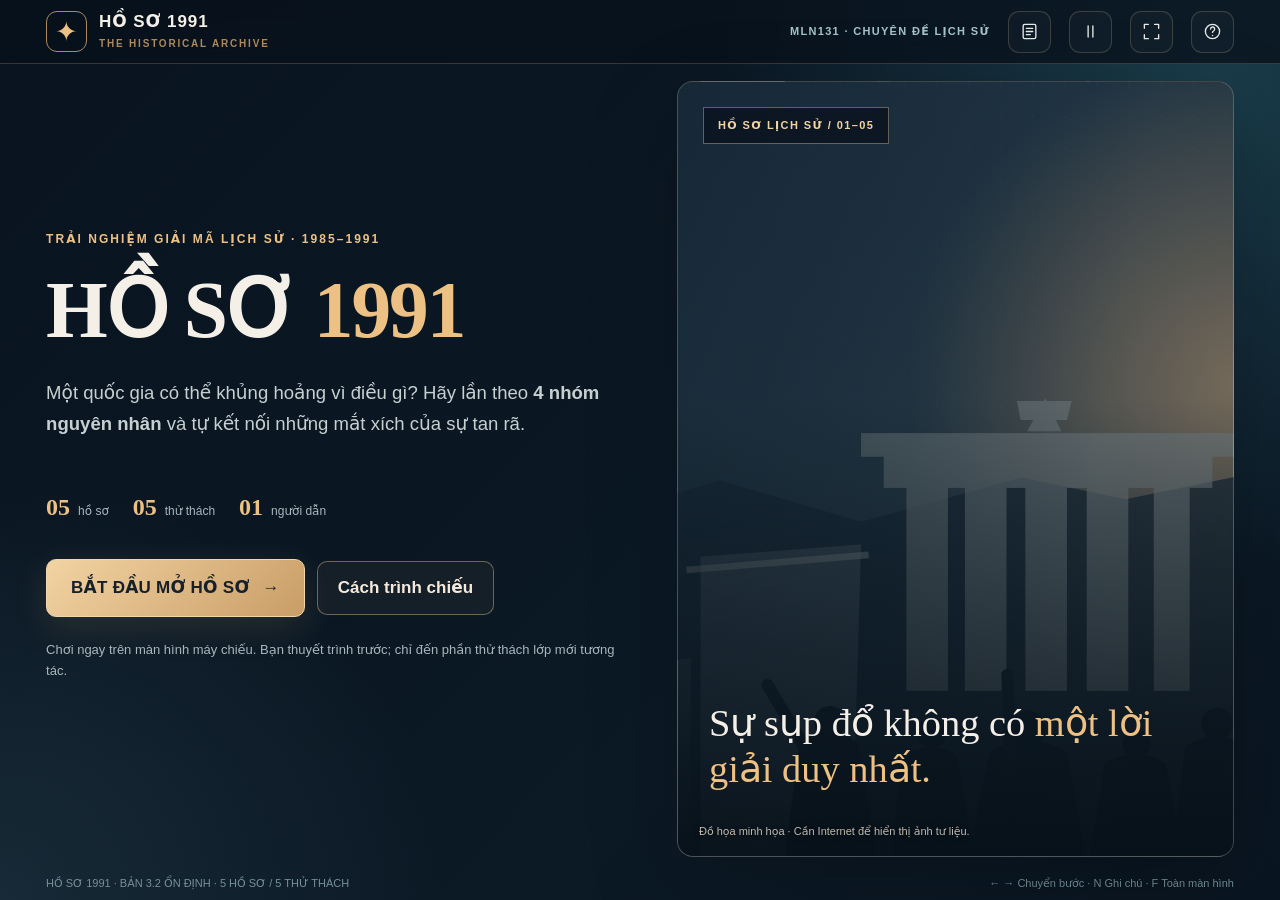
==== commit f3f6ebd7: "Add files via upload" ====
--- a/index.html
+++ b/index.html
@@ -1,18 +1,303 @@
 <!doctype html>
 <html lang="vi">
 <head>
-  <meta charset="UTF-8">
-  <meta name="viewport" content="width=device-width, initial-scale=1.0, viewport-fit=cover">
-  <meta name="theme-color" content="#0a1420">
-  <meta name="description" content="HỒ SƠ 1991 – trải nghiệm thuyết trình tương tác về nguyên nhân tan rã Liên Xô và Đông Âu. 5 hồ sơ, 5 thử thách; một người dẫn chương trình.">
-  <title>HỒ SƠ 1991 — Trải nghiệm lịch sử tương tác</title>
-  <link rel="stylesheet" href="styles.css">
-  <script src="app.js" defer></script>
+  <meta charset="utf-8">
+  <meta name="viewport" content="width=device-width, initial-scale=1, viewport-fit=cover">
+  <meta name="theme-color" content="#0a1320">
+  <meta name="description" content="Hồ sơ 1991 – bài thuyết trình tương tác với 5 thử thách, dành cho một người dẫn.">
+  <title>HỒ SƠ 1991 | BẢN 3.2 ỔN ĐỊNH</title>
+  <!-- CSS/JS/đồ họa được nhúng trực tiếp để không bị GitHub tải lẫn phiên bản cũ -->
+  <style>
+:root{--bg:#081420;--bg2:#0b1b29;--plate:#122535;--plate2:#182d3c;--ink:#f5f0e7;--muted:#a9b7bd;--gold:#edc083;--gold-dim:#ac8a5c;--line:rgba(228,195,146,.21);--red:#ca735f;--green:#9bcab8;--shadow:0 28px 90px rgba(0,0,0,.22)}
+*{box-sizing:border-box}html{height:100%;scroll-behavior:smooth}body{margin:0;min-height:100%;background:var(--bg);color:var(--ink);font-family:"Segoe UI",Arial,system-ui,sans-serif;font-size:17px;line-height:1.5;-webkit-font-smoothing:antialiased}button,input{font:inherit}button{cursor:pointer}button:focus-visible,a:focus-visible,input:focus-visible{outline:3px solid var(--gold);outline-offset:3px}a{color:var(--gold)}#app{min-height:100vh;position:relative;overflow:hidden;background:radial-gradient(circle at 95% 8%,#1a3c4a 0,transparent 35%),radial-gradient(circle at 0 100%,#182a37 0,transparent 28%),linear-gradient(135deg,#08131f,#0c1a26 65%,#091521)}#app:before{content:"";pointer-events:none;position:fixed;inset:0;z-index:0;opacity:.17;background-image:linear-gradient(rgba(255,255,255,.034) 1px, transparent 1px),linear-gradient(90deg,rgba(255,255,255,.034) 1px, transparent 1px);background-size:42px 42px;mask-image:linear-gradient(transparent 3%,black 80%)}.shell{position:relative;z-index:1;min-height:100vh;display:flex;flex-direction:column}.topbar{height:76px;padding:0 max(30px,3.6vw);display:flex;align-items:center;gap:18px;border-bottom:1px solid var(--line);background:rgba(8,18,28,.76);backdrop-filter:blur(12px)}.brand{display:flex;align-items:center;gap:12px;background:none;border:0;color:var(--ink);padding:0;text-align:left}.brand-symbol{width:41px;height:41px;border:1px solid var(--gold-dim);border-radius:11px;display:grid;place-items:center;color:var(--gold);font-size:27px;font-family:Georgia,serif}.brand-main{font-size:17px;line-height:1.14;font-weight:800;letter-spacing:.055em}.brand-sub{font-size:10px;letter-spacing:.18em;color:var(--gold-dim);font-weight:700;margin-top:5px}.top-spacer{flex:1}.session-tag{color:#a6c4c7;font-size:11px;font-weight:750;letter-spacing:.12em;text-transform:uppercase;white-space:nowrap}.toolbtn{border:1px solid var(--line);color:#e7e9e7;background:rgba(255,255,255,.025);border-radius:11px;min-width:43px;height:42px;display:inline-flex;align-items:center;justify-content:center;gap:6px;transition:background .22s,border .22s,transform .22s}.toolbtn:hover{background:#2b3b43;border-color:var(--gold-dim);transform:translateY(-1px)}.toolbtn svg{width:19px;height:19px;fill:none;stroke:currentColor;stroke-width:1.7;stroke-linecap:round;stroke-linejoin:round}.navrow{min-height:67px;padding:11px max(30px,3.6vw);display:flex;gap:9px;align-items:center;border-bottom:1px solid rgba(255,255,255,.065)}.navunit{flex:1;display:flex;align-items:center;gap:10px;text-align:left;background:none;border:0;padding:9px 10px;border-radius:9px;color:#82979f;min-width:0;transition:background .2s,color .2s}.navunit .num{font-family:Georgia,serif;font-weight:800;font-size:16px;color:#b4a58c}.navunit .nt{font-weight:780;font-size:11px;letter-spacing:.065em;white-space:nowrap;overflow:hidden;text-overflow:ellipsis}.navunit.active{background:rgba(225,187,125,.12);color:var(--ink)}.navunit.active .num{color:var(--gold)}.navunit.passed .num{color:var(--green)}.navunit:hover{background:rgba(225,187,125,.085)}.main{padding:30px max(30px,3.6vw) 34px;max-width:1680px;width:100%;margin:0 auto;flex:1;display:flex;flex-direction:column}.eyebrow{font-size:12px;letter-spacing:.17em;text-transform:uppercase;color:var(--gold);font-weight:800}.divider-mark{width:65px;height:2px;background:var(--gold);margin:19px 0}.title-serif{font-family:Georgia,"Times New Roman",serif;font-weight:700;letter-spacing:-.025em;line-height:1.09}.hero-grid{display:grid;grid-template-columns: minmax(0,1.02fr) minmax(360px,.98fr);gap:clamp(24px,4vw,70px);align-items:stretch;flex:1;min-height:560px}.hero-copy{display:flex;flex-direction:column;justify-content:center;padding:25px 0 38px;max-width:800px}.hero-heading{font-size:clamp(56px,6.2vw,100px);margin:18px 0 24px;max-width:750px}.hero-heading .accent{color:var(--gold)}.lead{color:#c7d0d0;font-size:clamp(17px,1.45vw,22px);max-width:630px;line-height:1.65;margin:0 0 28px}.minor{font-size:13px;color:var(--muted);line-height:1.6}.primary{border:1px solid #f0d6aa;border-radius:10px;background:linear-gradient(135deg,#f2d3a3,#c99d66);color:#15202a;box-shadow:0 10px 35px rgba(228,180,110,.13);font-weight:850;letter-spacing:.015em;padding:15px 24px;display:inline-flex;align-items:center;gap:13px;justify-content:center;transition:transform .22s,filter .22s}.primary:hover{transform:translateY(-2px);filter:brightness(1.08)}.secondary{border:1px solid rgba(236,197,141,.42);background:rgba(236,197,141,.045);border-radius:10px;color:#f4e9dc;font-weight:750;padding:13px 20px;display:inline-flex;align-items:center;justify-content:center;gap:10px;transition:background .2s}.secondary:hover{background:rgba(236,197,141,.13)}.ghost{background:none;border:0;color:var(--muted);padding:12px 4px;font-weight:700}.ghost:hover{color:var(--ink)}.actions{display:flex;align-items:center;flex-wrap:wrap;gap:12px}.hero-art,.art-panel{position:relative;border:1px solid rgba(234,200,159,.21);overflow:hidden;background:#24313a;box-shadow:var(--shadow);border-radius:16px;isolation:isolate}.hero-art{min-height:520px}.hero-art:before,.art-panel:before{content:"";position:absolute;inset:0;z-index:-1;background:linear-gradient(140deg,#3c4744,#111927);transform:scale(1.02)}.art-photo{width:100%;height:100%;display:block;object-fit:cover;filter:grayscale(.72) sepia(.16) contrast(1.12) brightness(.72);position:absolute;inset:0;z-index:-1}.hero-art:after,.art-panel:after{content:"";position:absolute;inset:0;z-index:-1;background:linear-gradient(0deg,rgba(6,16,25,.93) 0%,rgba(6,16,25,.09) 59%),linear-gradient(100deg,rgba(13,29,42,.4),transparent 70%)}.photo-credit{position:absolute;left:21px;bottom:16px;right:14px;z-index:2;color:#e1d8ca;opacity:.85;font-size:11px;line-height:1.5;text-shadow:0 1px 7px black}.photo-flag{position:absolute;top:25px;left:25px;padding:9px 14px;background:rgba(9,19,30,.79);border:1px solid rgba(245,217,171,.38);color:#f3d4a1;font-size:11px;letter-spacing:.13em;font-weight:850}.hero-art-note{position:absolute;bottom:63px;left:31px;right:20px;font-family:Georgia,serif;font-size:clamp(29px,3vw,45px);line-height:1.18;max-width:460px}.hero-art-note em{color:var(--gold);font-style:normal}.mini-kpis{display:flex;gap:24px;margin:22px 0 34px}.kpi{display:flex;align-items:baseline;gap:8px}.kpi b{font-size:24px;font-family:Georgia,serif;color:var(--gold)}.kpi span{color:var(--muted);font-size:12px}.screen-head{display:flex;align-items:end;gap:30px;justify-content:space-between;margin-bottom:24px}.screen-heading{font-size:clamp(32px,3.5vw,57px);margin:8px 0 0;max-width:1000px}.screen-sub{color:#c4ced0;font-size:16px;max-width:750px;margin:12px 0 0}.fine-side{color:#98acb1;font-size:13px;text-align:right}.chapter-grid{display:grid;grid-template-columns:minmax(0,1.05fr) minmax(355px,.95fr);gap:26px;min-height:535px;flex:1}.chapter-sheet{border-radius:16px;border:1px solid var(--line);background:linear-gradient(150deg,rgba(32,52,64,.73),rgba(12,29,41,.86));padding:clamp(30px,4vw,64px);display:flex;flex-direction:column;justify-content:center}.giant-index{font-family:Georgia,serif;color:rgba(236,196,138,.23);font-size:clamp(85px,12vw,180px);font-weight:700;line-height:.9}.chapter-heading{font-size:clamp(43px,5vw,82px);margin:14px 0 18px;max-width:760px}.chapter-desc{max-width:700px;color:#c3cecf;font-size:20px;line-height:1.55;margin:0 0 30px}.art-panel{min-height:510px}.art-panel .photo-label{position:absolute;bottom:57px;left:25px;right:25px;font-family:Georgia,serif;font-size:32px;line-height:1.16;text-shadow:0 3px 25px black}.lesson-grid{display:grid;grid-template-columns:minmax(0,1fr) minmax(0,.92fr);gap:24px;flex:1;min-height:490px}.teaching-panel{border:1px solid var(--line);border-radius:16px;background:linear-gradient(135deg,rgba(28,47,59,.92),rgba(12,30,41,.94));padding:clamp(24px,3.5vw,52px);display:flex;flex-direction:column}.point-label{color:var(--gold);font-size:12px;font-weight:850;letter-spacing:.12em;text-transform:uppercase}.big-point{font-family:Georgia,serif;font-size:clamp(30px,3.3vw,50px);line-height:1.2;margin:17px 0 22px;letter-spacing:-.02em}.teaching-copy{font-size:clamp(17px,1.4vw,21px);line-height:1.75;color:#dfdfd8;max-width:780px;margin:0}.teaching-copy strong{color:#f7d5a3}.teach-note{border-top:1px solid var(--line);margin-top:auto;padding-top:20px;font-size:14px;color:#b2c1c1}.visual-panel{border:1px solid var(--line);border-radius:16px;overflow:hidden;display:flex;flex-direction:column;background:radial-gradient(circle at top right,#20384b,#0a1c2b 70%);min-height:480px}.visual-image{position:relative;min-height:185px;flex:0 0 40%;overflow:hidden;background:#283943}.visual-image img{width:100%;height:100%;position:absolute;object-fit:cover;filter:grayscale(.85) sepia(.18) brightness(.73)}.visual-image:after{position:absolute;content:"";inset:0;background:linear-gradient(0deg,#102431 0%,transparent 84%)}.visual-image .photo-credit{bottom:6px;font-size:10px}.diagram-area{padding:28px 27px;display:flex;flex-direction:column;gap:14px;flex:1;justify-content:center}.diagram-area .diagram-title{color:var(--gold);font-size:12px;letter-spacing:.12em;font-weight:800}.diagram-node{padding:13px 16px;border-radius:9px;border:1px solid rgba(211,187,152,.22);background:rgba(255,255,255,.045);font-size:15px;font-weight:750;color:#e6e9e6;display:flex;align-items:center;gap:12px}.diagram-node .count{color:var(--gold);font-family:Georgia,serif;font-size:20px}.diagram-arrow{font-size:21px;line-height:.6;color:var(--gold-dim);align-self:center}.progressline{display:flex;align-items:center;gap:7px;margin-top:24px}.progressline .dot{height:6px;border-radius:30px;background:#344a57;flex:1}.progressline .dot.active{background:var(--gold)}.bottom-nav{display:flex;align-items:center;justify-content:space-between;gap:16px;margin-top:24px;min-height:50px}.bottom-nav .next{margin-left:auto}.challenge-wrap{border:1px solid rgba(235,201,153,.23);background:linear-gradient(140deg,rgba(20,41,55,.97),rgba(10,26,39,.97));border-radius:18px;overflow:hidden;flex:1;display:flex;flex-direction:column;box-shadow:var(--shadow)}.challenge-head{padding:23px 29px 18px;border-bottom:1px solid var(--line);display:flex;gap:20px;align-items:center;justify-content:space-between}.challenge-head .stageword{color:var(--gold);font-weight:850;font-size:12px;letter-spacing:.16em}.challenge-body{padding:clamp(22px,3vw,42px);display:flex;flex-direction:column;gap:22px;flex:1}.challenge-title{font-size:clamp(30px,3.1vw,47px);margin:0;font-family:Georgia,serif;letter-spacing:-.02em;line-height:1.15}.challenge-instruction{color:#bdcbd0;font-size:16px;margin:0;max-width:980px}.chip{display:inline-flex;align-items:center;gap:9px;border:1px solid rgba(228,195,146,.24);border-radius:99px;padding:7px 12px;font-size:12px;color:#e3c18a;background:rgba(229,194,144,.05);font-weight:750}.challenge-cta{display:flex;gap:13px;flex-wrap:wrap;align-items:center;margin-top:auto}.feedback{padding:18px 20px;border-radius:12px;line-height:1.65;font-size:15px;background:rgba(139,198,176,.09);border:1px solid rgba(139,198,176,.35);color:#deeee8}.feedback.negative{background:rgba(211,127,111,.09);border-color:rgba(211,127,111,.42);color:#f5dad3}.choice-list{display:grid;grid-template-columns:repeat(2,minmax(0,1fr));gap:13px}.choice{display:flex;align-items:center;gap:14px;text-align:left;color:#f1f1e9;padding:17px 18px;min-height:72px;background:rgba(255,255,255,.045);border:1px solid rgba(214,209,194,.19);border-radius:11px;transition:border .22s,background .22s,transform .22s}.choice:hover{border-color:var(--gold);background:rgba(222,183,128,.095)}.choice.selected{border-color:#f6c783;background:rgba(228,188,125,.15)}.choice .circle{width:29px;height:29px;flex-shrink:0;border:1px solid rgba(233,203,162,.5);border-radius:50%;display:grid;place-items:center;color:var(--gold);font-size:14px;font-weight:800}.chain-work{display:grid;grid-template-columns:repeat(4,minmax(0,1fr));gap:11px}.chain-slot{min-height:92px;border:1px dashed rgba(236,202,154,.4);border-radius:10px;background:rgba(233,200,150,.035);padding:15px 12px;display:flex;flex-direction:column;gap:8px}.chain-slot b{color:var(--gold);font-family:Georgia,serif}.chain-slot span{font-size:14px;color:#e3e7e5;font-weight:700}.stage-hint{color:var(--muted);font-size:13px}.pairs{display:grid;grid-template-columns:1fr 1fr;gap:18px}.pairs-column{display:flex;flex-direction:column;gap:11px}.pairs-header{font-size:12px;font-weight:820;letter-spacing:.1em;color:var(--gold);margin-bottom:1px}.pair-item{min-height:85px}.pair-item.paired{border-color:rgba(131,210,182,.57);background:rgba(131,210,182,.09)}.allocation{display:grid;grid-template-columns:minmax(0,1fr) minmax(280px,.55fr);gap:25px;align-items:stretch}.allocation-panel{padding:25px;border-radius:14px;border:1px solid var(--line);background:rgba(255,255,255,.03)}.allocation-row{margin:0 0 25px}.allocation-row:last-child{margin-bottom:0}.allocation-row .line{display:flex;justify-content:space-between;gap:15px;margin-bottom:12px;font-weight:740}.allocation-row input[type=range]{width:100%;accent-color:#f0c28d;cursor:pointer}.allocation-balance{font-family:Georgia,serif;font-size:64px;color:var(--gold);line-height:1}.allocation-explain{color:#b7c5c4;font-size:14px;line-height:1.5}.comparison{display:grid;grid-template-columns:1fr 1fr;gap:15px}.compare-item{border:1px solid var(--line);padding:17px;border-radius:11px;background:rgba(255,255,255,.035)}.compare-item strong{color:var(--gold)}.epilogue{max-width:1180px;margin:0 auto;text-align:center;flex:1;display:flex;flex-direction:column;justify-content:center;align-items:center;gap:20px}.epilogue h1{font-family:Georgia,serif;font-size:clamp(42px,5vw,78px);line-height:1.12;letter-spacing:-.025em;margin:0}.epilogue p{font-size:clamp(17px,1.6vw,23px);line-height:1.65;max-width:1000px;color:#c4d0cf}.footer{padding:12px max(30px,3.6vw) 15px;color:#759198;font-size:11px;display:flex;align-items:center;justify-content:space-between;gap:15px}.modal-layer{position:fixed;z-index:20;inset:0;display:grid;place-items:center;padding:24px;background:rgba(3,10,16,.79);backdrop-filter:blur(9px)}.modal{background:#142936;border:1px solid rgba(240,198,134,.45);border-radius:17px;padding:clamp(25px,3vw,40px);width:min(760px,100%);box-shadow:0 30px 120px rgba(0,0,0,.55);max-height:86vh;overflow:auto}.modal h2{font-family:Georgia,serif;font-size:31px;line-height:1.25;margin:9px 0 15px}.modal p{color:#d2dedb;line-height:1.7}.modal ul{color:#c8d4d0;line-height:1.9}.modal .close{float:right}.modal small{color:#8ea5aa}.hint-list{display:flex;gap:8px;flex-wrap:wrap}.hint-list span{padding:6px 9px;background:rgba(233,191,127,.09);border:1px solid var(--line);font-size:12px;color:var(--gold);border-radius:7px}.tappable-node{background:rgba(255,255,255,.04);padding:17px;border:1px solid rgba(230,206,171,.23);color:var(--ink);border-radius:10px;min-height:75px;width:100%;text-align:left;font-weight:740}.tappable-node:hover,.tappable-node.selected{border-color:var(--gold);background:rgba(225,185,118,.13)}.nodegrid{display:grid;grid-template-columns:repeat(4,minmax(0,1fr));gap:14px}.role-card{background:rgba(255,255,255,.035);border:1px dashed rgba(226,197,152,.3);padding:18px;border-radius:11px;min-height:138px;display:flex;gap:8px;flex-direction:column}.role-card strong{color:var(--gold);font-size:12px;letter-spacing:.06em}.role-card span{font-size:14px;color:#c4ced1}.role-card.assigned{border-style:solid;border-color:rgba(148,205,185,.65);background:rgba(137,193,172,.08)}#toast{position:fixed;bottom:24px;left:50%;transform:translateX(-50%);z-index:40;background:#f1d2a4;color:#1b2a30;font-weight:800;padding:10px 17px;border-radius:8px;box-shadow:0 8px 30px rgba(0,0,0,.3);display:none}.show{animation:rise .42s cubic-bezier(.2,.8,.2,1) both}.art-photo{transition:transform 16s ease-out}.hero-art:hover .art-photo,.art-panel:hover .art-photo{transform:scale(1.055)}@keyframes rise{from{opacity:0;transform:translateY(14px)}to{opacity:1;transform:translateY(0)}}@keyframes pulse{50%{opacity:.55}}.soft-pulse{animation:pulse 3s ease-in-out infinite}.hide{display:none!important}.brief-grid{display:grid;grid-template-columns:repeat(3,1fr);gap:14px}.brief-card{border:1px solid var(--line);padding:21px;border-radius:12px;background:rgba(255,255,255,.035)}.brief-card b{display:block;color:var(--gold);font-size:13px;margin-bottom:12px}.brief-card p{margin:0;color:#c4d0d0;font-size:15px;line-height:1.7}.sources{margin-top:14px;font-size:12px;color:#94a8ab}.sources a{color:#d2b07b}
+@media(max-width:1080px){.session-tag{display:none}.topbar{height:68px}.navrow{overflow:auto}.navunit .nt{font-size:10px}.main{padding:22px 24px 30px}.hero-grid,.chapter-grid,.lesson-grid{gap:16px}.chapter-sheet{padding:29px}.screen-heading{font-size:37px}.chapter-heading{font-size:54px}.hero-heading{font-size:64px}.visual-image{flex-basis:36%}.nodegrid{grid-template-columns:repeat(2,1fr)}}
+@media(max-width:760px){.topbar{padding:0 15px;gap:8px}.topbar .toolbtn{min-width:39px}.brand-sub{display:none}.brand-main{font-size:14px}.brand-symbol{width:35px;height:35px}.navrow{padding:8px 13px;gap:3px}.navunit{flex:0 0 115px}.main{padding:19px 14px 28px}.hero-grid,.chapter-grid,.lesson-grid,.allocation{display:flex;flex-direction:column}.hero-copy{padding:4px 0}.hero-art{min-height:320px;max-height:460px;flex:none}.hero-heading{font-size:clamp(48px,11vw,72px);margin:10px 0 17px}.hero-art-note{font-size:28px}.lead{font-size:17px}.chapter-sheet{min-height:340px}.chapter-grid .art-panel{min-height:310px;max-height:400px}.screen-head{align-items:start;flex-direction:column;gap:9px}.fine-side{text-align:left}.teaching-panel{min-height:410px}.visual-panel{min-height:380px}.visual-image{min-height:210px}.chain-work{grid-template-columns:repeat(2,1fr)}.choice-list,.brief-grid{grid-template-columns:1fr}.challenge-head{padding:18px}.challenge-body{padding:20px}.challenge-title{font-size:31px}.pairs{gap:10px}.pair-item{font-size:14px;min-height:95px}.footer{padding:14px}.footer span:last-child{display:none}.nodegrid{grid-template-columns:repeat(2,1fr)}.comparison{grid-template-columns:1fr}.epilogue h1{font-size:41px}}@media(max-width:430px){.navunit{flex-basis:96px}.navunit .nt{font-size:9px}.mini-kpis{gap:12px}.kpi{display:block}.kpi span{display:block}.screen-heading{font-size:32px}.bottom-nav{flex-wrap:wrap}.primary,.secondary{padding:12px 15px;font-size:14px}.pairs{grid-template-columns:1fr}.pairs-column{min-width:0}}
+@media(prefers-reduced-motion:reduce){*,*:before,*:after{animation-duration:.01ms!important;transition-duration:.01ms!important;scroll-behavior:auto!important}}
+
+.brand-main,.brand-sub{display:block}.hero-art{background-image:linear-gradient(110deg,rgba(18,27,36,.2),rgba(10,20,31,.16)),url("[data-uri]");background-position:center;background-size:cover}.visual-image .art-photo{z-index:0}.visual-image:after{z-index:1}.visual-image .photo-credit{z-index:2}.art-panel,.visual-image{background-size:cover;background-position:center}.challenge-cta .secondary svg{width:18px;height:18px;stroke:currentColor;fill:none;stroke-width:2}.challenge-cta{align-items:center}.choice:disabled{cursor:not-allowed;opacity:.72}.toolbtn:active,.choice:active,.tappable-node:active{transform:scale(.98)}
+.hero-art:before,.art-panel:before{background:linear-gradient(135deg,rgba(38,57,69,.18),rgba(7,16,25,.12))}
+@media(min-width:900px) and (max-height:1200px){
+  .topbar{height:64px}.navrow{min-height:51px;padding-top:7px;padding-bottom:7px}.main{padding-top:17px;padding-bottom:13px}.footer{padding-top:5px;padding-bottom:9px}
+  .screen-head{margin-bottom:14px}.screen-heading{font-size:clamp(31px,3.1vw,48px);margin-top:4px}.screen-sub{margin-top:4px;font-size:15px}
+  .chapter-grid{min-height:400px}.chapter-sheet{padding:30px 42px}.giant-index{font-size:98px}.chapter-heading{font-size:54px;margin:4px 0 12px}.chapter-desc{font-size:17px;margin-bottom:16px}.art-panel{min-height:410px}.art-panel .photo-label{font-size:27px}
+  .lesson-grid{min-height:413px}.teaching-panel{padding:27px 35px}.visual-panel{min-height:410px}.visual-image{min-height:120px;flex-basis:31%}.diagram-area{padding:17px 23px;gap:9px}.diagram-node{padding:9px 13px}.big-point{font-size:34px;margin:12px 0 15px}.teaching-copy{font-size:17px;line-height:1.65}.teach-note{padding-top:10px}.progressline{margin-top:13px}.bottom-nav{margin-top:13px}
+  .challenge-head{padding:14px 24px}.challenge-body{padding:22px 28px;gap:13px}.challenge-title{font-size:32px}.challenge-instruction{font-size:15px}.chain-slot{min-height:76px;padding:9px 12px}.choice{padding:11px 14px;min-height:58px}.challenge-cta{gap:9px}.choice .circle{width:25px;height:25px}.pair-item{min-height:67px}
+}
+@media(min-width:900px) and (max-height:770px){
+  .main{padding-top:11px}.screen-head{margin-bottom:9px}.screen-heading{font-size:36px}.chapter-grid{min-height:360px}.chapter-sheet{padding:21px 32px}.giant-index{font-size:76px}.chapter-heading{font-size:43px}.chapter-desc{font-size:16px}.art-panel{min-height:360px}.lesson-grid{min-height:350px}.visual-panel{min-height:350px}.teaching-panel{padding:18px 25px}.big-point{font-size:30px}.teaching-copy{font-size:16px;line-height:1.55}.visual-image{min-height:100px;flex-basis:25%}.diagram-area{gap:7px;padding:13px 20px}.diagram-node{padding:6px 11px}.diagram-arrow{font-size:17px}.challenge-body{padding:16px 22px;gap:10px}.choice{min-height:47px;padding:8px 12px}.chain-slot{min-height:64px}.challenge-head{padding:10px 20px}.footer{display:none}
+}
+
+@media(min-width:900px) and (max-height:1200px){
+  .allocation-panel{padding:16px 22px}
+  .allocation-row{margin-bottom:13px}
+  .allocation-row .line{margin-bottom:5px}
+  .allocation-balance{font-size:48px}
+  .allocation-explain{margin:9px 0;font-size:13px}
+  .allocation .primary{padding:11px 16px}
+  .challenge-body .comparison .compare-item{padding:12px}
+}
+@media(min-width:900px) and (max-height:770px){
+  .challenge-body{gap:7px;padding:12px 18px}
+  .challenge-title{font-size:26px}
+  .challenge-instruction{font-size:13px;line-height:1.36}
+  .challenge-cta{margin-top:0;gap:7px}
+  .challenge-cta .primary,.challenge-cta .secondary{padding:8px 12px;font-size:12px}
+  .choice{min-height:40px;font-size:13px;padding:7px 10px}
+  .choice-list,.pairs,.nodegrid{gap:7px}
+  .tappable-node{padding:8px 11px;min-height:45px;font-size:13px}
+  .role-card{padding:9px 12px;min-height:77px;gap:4px}
+  .role-card span{font-size:11px}
+  .role-card strong{font-size:11px}
+  .allocation-panel{padding:9px 13px}
+  .allocation-row{margin-bottom:7px}
+  .allocation-row .line{margin-bottom:3px;font-size:13px}
+  .allocation-row input[type=range]{height:14px}
+  .allocation-balance{font-size:34px}
+  .allocation-explain{font-size:11px;line-height:1.28;margin:6px 0}
+  .allocation .primary{font-size:11px;padding:8px 12px}
+  .pairs .choice{min-height:52px}
+  .chain-slot{min-height:52px;padding:6px 9px}
+  .chain-slot span{font-size:12px}
+  .challenge-head{padding:8px 16px}
+  .bottom-nav{margin-top:7px}
+  .bottom-nav .secondary,.bottom-nav .ghost{padding:7px 12px;font-size:12px}
+  .stage-hint{font-size:11px}
+}
+/* Projector-friendly, restrained motion language */
+.navunit.active{box-shadow:inset 0 -2px 0 rgba(236,190,124,.65)}
+.photo-flag{animation:labelEnter .7s cubic-bezier(.2,.8,.2,1) both}
+.diagram-node{animation:rise .48s ease both}
+.diagram-node:nth-of-type(3){animation-delay:.08s}
+.diagram-node:nth-of-type(5){animation-delay:.16s}
+.challenge-wrap{animation:sceneOpen .48s cubic-bezier(.2,.8,.2,1) both}
+.hero-art:after{animation:ambient 10s ease-in-out infinite alternate}
+@keyframes labelEnter{from{opacity:0;transform:translateY(-8px)}to{opacity:1;transform:translateY(0)}}
+@keyframes sceneOpen{from{opacity:.7;transform:translateY(8px);filter:blur(3px)}to{opacity:1;transform:translateY(0);filter:blur(0)}}
+@keyframes ambient{from{opacity:.76}to{opacity:1}}
+@media(prefers-reduced-motion:reduce){.photo-flag,.diagram-node,.challenge-wrap,.hero-art:after{animation:none!important}}
+
+
+/* ===== STABLE PROJECTOR PATCH 3.2 =====
+   Không có chuyển động lặp vô hạn, chữ được ưu tiên hơn đồ họa trang trí.
+   Các hiệu ứng mở màn/chuyển bước chỉ chạy đúng một lần.
+*/
+html {scroll-behavior:auto;}
+#app {overflow-x:clip;overflow-y:visible;}
+*,*::before,*::after {animation-iteration-count:1!important;}
+.hero-art:after,.soft-pulse {animation:none!important;opacity:1!important;}
+.art-photo {transition:none!important;transform:none!important;}
+.hero-art:hover .art-photo,.art-panel:hover .art-photo {transform:none!important;}
+.show,.photo-flag,.diagram-node,.challenge-wrap {animation-duration:.34s!important;}
+/* Bố cục phần mở hồ sơ: số chương làm watermark, không chiếm hàng hoặc đè lên tiêu đề. */
+.chapter-grid {grid-template-columns:minmax(0,1.06fr) minmax(0,.94fr);gap:clamp(16px,2vw,28px);min-height:0;align-items:stretch;}
+.chapter-sheet {position:relative;isolation:isolate;min-width:0;overflow:hidden;align-items:flex-start;padding:clamp(22px,3.1vw,45px);justify-content:center;}
+.chapter-sheet > :not(.giant-index) {position:relative;z-index:1;}
+.giant-index {position:absolute;z-index:0;right:clamp(18px,3vw,48px);top:clamp(16px,2vw,32px);font-size:clamp(70px,8vw,124px);line-height:1;opacity:.4;pointer-events:none;user-select:none;}
+.chapter-heading {font-size:clamp(34px,3.9vw,62px);line-height:1.13;letter-spacing:-.018em;margin:0 0 13px;max-width:100%;text-wrap:balance;overflow-wrap:break-word;}
+.chapter-desc {font-size:clamp(15px,1.23vw,18px);line-height:1.55;margin:0 0 21px;max-width:620px;}
+.screen-head {align-items:flex-start;gap:24px;margin-bottom:clamp(13px,1.5vw,22px);}
+.screen-head > div:first-child {min-width:0;flex:1;}
+.screen-heading {font-size:clamp(30px,3vw,46px);line-height:1.13;max-width:100%;overflow-wrap:break-word;}
+.screen-sub {line-height:1.4;font-size:clamp(13px,1.12vw,16px);max-width:720px;}
+.fine-side {max-width:230px;flex:none;line-height:1.5;}
+.chapter-grid .art-panel {min-height:340px;}
+.art-panel .photo-label {font-size:clamp(18px,2.05vw,28px);line-height:1.22;}
+.hero-heading {line-height:1.11;overflow-wrap:break-word;}
+.hero-art-note {line-height:1.2;}
+/* Mọi đoạn văn đều có thể xuống dòng bình thường trên laptop hoặc máy chiếu. */
+.teaching-copy,.big-point,.challenge-instruction,.screen-heading,.chapter-desc,.chapter-heading,.lead {overflow-wrap:break-word;word-break:normal;}
+button {max-width:100%;}
+@media (min-width:761px) and (max-height:860px){
+  .chapter-sheet {padding:clamp(17px,2.4vw,34px);}
+  .chapter-heading {font-size:clamp(32px,3.4vw,53px);margin-bottom:10px;}
+  .chapter-desc {font-size:clamp(14px,1.15vw,16px);margin-bottom:14px;line-height:1.42;}
+  .giant-index {font-size:clamp(58px,6.5vw,93px);opacity:.26;}
+  .chapter-grid .art-panel {min-height:300px;}
+  .main {padding-top:12px;padding-bottom:13px;}
+}
+@media (min-width:900px) and (max-height:720px){
+  .chapter-heading {font-size:clamp(29px,3vw,44px);line-height:1.1;}
+  .chapter-sheet {padding:18px 26px;}
+  .chapter-desc {font-size:14px;line-height:1.35;}
+  .screen-head {margin-bottom:8px;}
+  .screen-heading {font-size:30px;}
+  .screen-sub {font-size:13px;}
+  .chapter-grid .art-panel {min-height:270px;}
+}
+@media(max-width:760px){
+  .chapter-grid {display:flex;flex-direction:column;}
+  .chapter-sheet {padding:25px;min-height:290px;}
+  .chapter-heading {font-size:clamp(33px,8vw,53px);}
+  .giant-index {font-size:72px;top:12px;right:15px;opacity:.23;}
+  .chapter-grid .art-panel {min-height:250px;}
+  .fine-side{display:none;}
+}
+@media(prefers-reduced-motion:reduce){*,*::before,*::after{animation:none!important;transition:none!important;}}
+
+  </style>
 </head>
 <body>
-  <div class="film-grain" aria-hidden="true"></div>
-  <div class="scanlines" aria-hidden="true"></div>
-  <div id="app" class="app-shell"></div>
-  <div id="toast" class="toast" role="status" aria-live="polite"></div>
+<div id="app" aria-live="polite"></div>
+<div id="toast" role="status" aria-live="polite"></div>
+<script>
+/*
+ HỒ SƠ 1991 — FINAL / Presenter-first experience
+ No scoreboards, multiplayer, bonus or server.
+ Images: Wikimedia Commons Special:FilePath, attribution under "Nguồn ảnh".
+ All scenarios are pedagogical simulations, NOT counterfactual forecasts.
+*/
+(() => {
+  'use strict';
+  const root = document.getElementById('app');
+  const toast = document.getElementById('toast');
+  const esc = (s='') => String(s).replace(/[&<>"']/g, x => ({'&':'&amp;','<':'&lt;','>':'&gt;','"':'&quot;',"'":'&#39;'}[x]));
+  const icons = {
+    fullscreen:'<path d="M8 3H3v5M16 3h5v5M3 16v5h5M21 16v5h-5"/>',
+    notes:'<rect x="4" y="3" width="16" height="18" rx="2"/><path d="M8 8h8M8 12h8M8 16h5"/>',
+    help:'<circle cx="12" cy="12" r="9"/><path d="M9.5 9a2.6 2.6 0 1 1 4.2 2c-1.6 1-1.7 1.8-1.7 2.2M12 17h.01"/>',
+    pause:'<path d="M9 5v14M15 5v14"/>',
+    arrow:'<path d="M4 12h16M14 6l6 6-6 6"/>',
+    back:'<path d="M20 12H4M10 6l-6 6 6 6"/>',
+    reset:'<path d="M3 12a9 9 0 1 0 3-7M3 4v6h6"/>',
+    close:'<path d="M5 5l14 14M19 5L5 19"/>',
+    volume:'<path d="M11 5 6 9H3v6h3l5 4V5zM15 9a5 5 0 0 1 0 6"/>',
+    check:'<path d="m5 12 5 5L20 7"/>'
+  };
+  const ico = (id)=>`<svg viewBox="0 0 24 24" aria-hidden="true">${icons[id]||icons.arrow}</svg>`;
+  const fallbackArt = {"berlin": "[data-uri]", "factory": "[data-uri]", "politics": "[data-uri]", "military": "[data-uri]", "reform": "[data-uri]"};
+  const commons = name => `https://commons.wikimedia.org/wiki/Special:FilePath/${encodeURIComponent(name).replace(/%2F/g,'/')}?width=1000`;
+  const photos = {
+    berlin:{file:'BerlinWall.jpg',label:'Bức tường Berlin, tháng 11/1989',by:'Stefan Richter · CC BY-SA 3.0',link:'https://commons.wikimedia.org/wiki/File:BerlinWall.jpg'},
+    factory:{file:'RIAN archive 865510 2nd Watch-Making Factory Slava.jpg',label:'Công nhân nhà máy đồng hồ Slava, Moskva, 1980',by:'Yaroslavtsev / RIA Novosti · CC BY-SA 3.0',link:'https://commons.wikimedia.org/wiki/File:RIAN_archive_865510_2nd_Watch-Making_Factory_Slava.jpg'},
+    politics:{file:'Wybory 1989.jpg',label:'Hoạt động Công đoàn Đoàn kết tại Ba Lan, 1989',by:'Leonard Szmaglik / European Solidarity Centre · CC BY-SA 4.0',link:'https://commons.wikimedia.org/wiki/File:Wybory_1989.jpg'},
+    reform:{file:'Mikhail Gorbachev 1987.jpg',label:'Mikhail Gorbachev, 1987',by:'White House Photo Office · Public Domain (US)',link:'https://commons.wikimedia.org/wiki/File:Mikhail_Gorbachev_1987.jpg'},
+    military:{file:'SS-20 Pioneer & Pershing-II Missiles.jpg',label:'Tên lửa SS-20 và Pershing II, ảnh hiện vật',by:'Cliff · nguồn Wikimedia Commons',link:'https://commons.wikimedia.org/wiki/File:SS-20_Pioneer_%26_Pershing-II_Missiles.jpg'}
+  };
+  const chapters = [
+    {num:'01',small:'KINH TẾ',header:'Cỗ máy kế hoạch hóa',title:'Từ sức mạnh huy động đến sự trì trệ',desc:'Một cơ chế từng thúc đẩy công nghiệp hóa bộc lộ giới hạn khi nền kinh tế thay đổi.',photo:'factory',caption:'Khi chỉ tiêu từ trên quyết định phần lớn hoạt động sản xuất.',
+      notes:'Đừng khẳng định kế hoạch hóa luôn thất bại. Nêu hai mặt: thành tựu thời kỳ huy động nguồn lực, và hạn chế trong giai đoạn kinh tế trở nên phức tạp.',
+      beats:[
+        {tag:'BƯỚC 01 · THÀNH TỰU',title:'Tập trung nguồn lực – kết quả ban đầu',copy:'Kế hoạch hóa tập trung giúp Liên Xô <strong>ưu tiên công nghiệp nặng, hạ tầng và tái thiết</strong>. Đây là ưu thế huy động nguồn lực trong những hoàn cảnh nhất định.',diagram:['Phân bổ tập trung','Công nghiệp hóa','Thành tựu ban đầu'],tip:'Chốt ý: không phủ nhận những thành tựu ban đầu.'},
+        {tag:'BƯỚC 02 · CƠ CHẾ',title:'Khi doanh nghiệp thiếu quyền tự chủ',copy:'Cơ quan quản lý ấn định phần lớn chỉ tiêu, giá cả và phân phối. Doanh nghiệp ít chủ động, <strong>thiếu động lực điều chỉnh sản phẩm và đổi mới công nghệ</strong>.',diagram:['Mệnh lệnh hành chính','Thiếu tự chủ','Chậm đổi mới'],tip:'Giải thích cơ chế tác động; không chỉ nói “kinh tế yếu kém”.'},
+        {tag:'BƯỚC 03 · HỆ QUẢ',title:'Sự trì trệ tích tụ theo thời gian',copy:'Khan hiếm hàng tiêu dùng, sử dụng nguồn lực kém hiệu quả và chậm thích nghi với công nghệ mới khiến sức ép kinh tế gia tăng.',diagram:['Thông tin phản hồi yếu','Phân bổ kém hiệu quả','Trì trệ kéo dài'],tip:'Liên hệ quan hệ sản xuất và lực lượng sản xuất trong mục lý luận.'}
+      ],challenge:{title:'Khôi phục chuỗi nguyên nhân',desc:'Mời cả lớp sắp xếp 4 mắt xích theo quan hệ nguyên nhân → hệ quả. Bấm vào thẻ theo thứ tự đúng.',solution:'Cơ chế ra chỉ tiêu từ trung ương → doanh nghiệp thiếu tự chủ → động lực đổi mới suy giảm → hiệu quả và khả năng thích ứng thấp.',speaker:'Hỏi: Tại sao một nhà máy có thể hoàn thành chỉ tiêu mà nền kinh tế vẫn thiếu hàng tiêu dùng?'}},
+    {num:'02',small:'CHÍNH TRỊ',header:'Khủng hoảng niềm tin',title:'Khi phản hồi xã hội không được giải quyết',desc:'Khó khăn kinh tế kéo dài làm bộc lộ hạn chế trong vận hành hệ thống chính trị.',photo:'politics',caption:'Những biến động chính trị ở Đông Âu không chỉ xuất phát từ kinh tế.',
+      notes:'Không đánh đồng biểu tình ở Ba Lan với toàn bộ Liên Xô. Ảnh là ví dụ Đông Âu, còn lập luận mang tính khái quát về hạn chế chính trị ở nhiều nơi.',
+      beats:[
+        {tag:'BƯỚC 01 · CẤU TRÚC',title:'Tập trung quyền lực, giám sát hạn chế',copy:'Trong nhiều trường hợp, quyền lực tập trung cao cùng các cơ chế kiểm soát chưa hiệu quả làm giảm khả năng <strong>nhận diện và sửa sai</strong>.',diagram:['Tập trung quyền lực','Giám sát hạn chế','Sửa sai chậm'],tip:'Phân biệt giới hạn thể chế với mọi hình thức quản lý tập trung.'},
+        {tag:'BƯỚC 02 · XÃ HỘI',title:'Khoảng cách giữa nhà nước và người dân',copy:'Quan liêu và chậm phản hồi trước khó khăn đời sống khiến <strong>niềm tin của một bộ phận nhân dân suy giảm</strong>.',diagram:['Vấn đề dân sinh','Phản hồi yếu','Bất mãn tích tụ'],tip:'Nêu sự tương tác giữa kinh tế và chính trị.'},
+        {tag:'BƯỚC 03 · ĐÔNG ÂU',title:'Nhu cầu cải cách trở nên rõ rệt',copy:'Tại Đông Âu, phong trào xã hội, đòi hỏi cải cách chính trị và việc Liên Xô thay đổi chính sách can thiệp đã góp phần thúc đẩy biến động chế độ.',diagram:['Cải cách bị chậm','Phong trào xã hội','Chuyển đổi chính trị'],tip:'Có thể nêu Ba Lan 1989 hoặc Cách mạng Nhung ở Tiệp Khắc.'}
+      ],challenge:{title:'Sàng lọc chứng cứ',desc:'Trong 6 mẩu hồ sơ, hãy chọn đúng 3 dấu hiệu trực tiếp của hạn chế trong hệ thống chính trị.',solution:'Quan liêu kéo dài; quyền lực thiếu kiểm soát hiệu quả; phản hồi đối với nhu cầu xã hội chậm trễ.',speaker:'Hỏi: Vì sao khủng hoảng kinh tế có thể chuyển thành khủng hoảng niềm tin chính trị?'}},
+    {num:'03',small:'CẢI TỔ',header:'Perestroika',title:'Đổi mới trong khủng hoảng',desc:'Những nỗ lực cải tổ từ năm 1985 đối mặt với sự thiếu đồng bộ và mâu thuẫn ngày càng sâu sắc.',photo:'reform',caption:'Mikhail Gorbachev khởi xướng cải tổ từ năm 1985.',
+      notes:'Cần phân biệt: cải tổ xuất phát từ nhu cầu có thật; không nên nói mọi biện pháp mở cửa chính trị đều gây sụp đổ. Vấn đề là diễn biến đa chiều, cơ chế mới thiếu ổn định và xung đột quyền lực.',
+      beats:[
+        {tag:'BƯỚC 01 · BỐI CẢNH',title:'Cải tổ là một nhu cầu thực tế',copy:'Năm 1985, Gorbachev triển khai cải tổ để xử lý trì trệ. Nhưng điều chỉnh kinh tế <strong>chưa tạo được cơ chế vận hành thống nhất</strong>.',diagram:['Trì trệ kéo dài','Cải tổ kinh tế','Chuyển đổi dang dở'],tip:'Không phê phán cải tổ chỉ vì nó là cải tổ.'},
+        {tag:'BƯỚC 02 · CHÍNH TRỊ',title:'Thay đổi nhanh giữa cấu trúc cũ và mới',copy:'Chính sách công khai và cải cách chính trị mở rộng tranh luận, đồng thời làm rõ <strong>những bất mãn và tranh chấp quyền lực</strong> vốn tồn tại.',diagram:['Công khai vấn đề','Tranh luận mở rộng','Bất ổn tăng'],tip:'Nhấn mạnh yếu tố tương tác, tránh quan hệ nhân quả giản đơn.'},
+        {tag:'BƯỚC 03 · LIÊN BANG',title:'Các mâu thuẫn liên bang nổi lên',copy:'Căng thẳng giữa trung ương với các nước cộng hòa ngày càng lớn; các phong trào đòi chủ quyền làm cuộc khủng hoảng mang thêm chiều kích quốc gia – dân tộc.',diagram:['Xung đột thẩm quyền','Đòi chủ quyền','Liên bang suy yếu'],tip:'Kết nối kinh tế – chính trị – quan hệ giữa các nước cộng hòa.'}
+      ],challenge:{title:'Ghép hồ sơ – đối chiếu hệ quả',desc:'Chọn một diễn biến ở cột trái rồi ghép với hệ quả hoặc vấn đề liên quan ở cột phải.',solution:'Cải cách kinh tế dang dở ↔ cơ chế sản xuất/phân phối chưa ổn định; mở rộng công khai ↔ bất mãn và tranh luận công khai tăng; tranh chấp trung ương–cộng hòa ↔ phong trào đòi chủ quyền mạnh lên.',speaker:'Hỏi: Vì sao cải tổ có mục tiêu khắc phục trì trệ nhưng không ngăn được sự tan rã?'}},
+    {num:'04',small:'QUỐC TẾ',header:'Sức ép bên ngoài',title:'Cuộc chạy đua nhiều mặt trận',desc:'Cạnh tranh quân sự, khoa học – công nghệ và môi trường quốc tế làm các khó khăn nội tại thêm nghiêm trọng.',photo:'military',caption:'Hình ảnh hiện vật tên lửa, biểu tượng cho cuộc chạy đua vũ trang.',
+      notes:'Cạnh tranh quốc tế là yếu tố có tác động, nhưng không thay thế vai trò của các mâu thuẫn bên trong. Trò mô phỏng ngân sách có số giả định, không đưa ra con số lịch sử hay đáp án chính trị đúng.',
+      beats:[
+        {tag:'BƯỚC 01 · QUỐC PHÒNG',title:'Gánh nặng cạnh tranh quân sự',copy:'Duy trì cạnh tranh chiến lược với Hoa Kỳ đòi hỏi <strong>nguồn lực quốc phòng lớn</strong>, tạo thêm sức ép lên nền kinh tế.',diagram:['Chiến tranh lạnh','Chi tiêu quốc phòng','Áp lực nguồn lực'],tip:'Cân nhắc cả nhu cầu an ninh thực tế và chi phí kinh tế.'},
+        {tag:'BƯỚC 02 · CÔNG NGHỆ',title:'Khoảng cách thích ứng công nghệ',copy:'Sự phát triển nhanh của nền kinh tế thế giới làm những hạn chế về đổi mới và khả năng thích ứng của Liên Xô bộc lộ rõ hơn.',diagram:['Công nghệ mới','Nhu cầu đổi mới','Sức ép cạnh tranh'],tip:'Không đồng nhất hiện đại hóa với chỉ mua thêm máy móc.'},
+        {tag:'BƯỚC 03 · TỔNG HỢP',title:'Áp lực bên ngoài gặp yếu kém bên trong',copy:'Chạy đua vũ trang và cạnh tranh quốc tế <strong>làm trầm trọng thêm các mâu thuẫn nội tại</strong>, chứ không thể giải thích toàn bộ sự tan rã.',diagram:['Sức ép bên ngoài','Hạn chế nội tại','Khủng hoảng sâu'],tip:'Sử dụng câu này để dẫn sang màn tổng hợp.'}
+      ],challenge:{title:'Bàn cân nguồn lực',desc:'Thử phân bổ 100 điểm ngân sách giả định vào ba ưu tiên. Hãy lưu hai phương án để thấy sự đánh đổi.',solution:'Không tồn tại “mức phân bổ chuẩn” có thể suy ra từ một trò chơi. Điều cần nhận thấy: tăng một ưu tiên có thể thu hẹp phần dành cho ưu tiên khác, và sức ép quốc tế tương tác với năng lực quản lý trong nước.',speaker:'Hỏi: Nếu giảm quốc phòng để tăng đầu tư dân sinh, liệu điều đó tự nó đủ để ngăn một cuộc khủng hoảng chính trị – kinh tế?'}},
+    {num:'05',small:'TỔNG HỢP',header:'Ghép lại bức tranh',title:'Không có một nguyên nhân duy nhất',desc:'Bốn nhóm nguyên nhân không đứng tách biệt; chúng tác động qua lại trong bối cảnh lịch sử cụ thể.',photo:'berlin',caption:'Bức tường Berlin 1989 – một biểu tượng của biến động Đông Âu.',
+      notes:'Mục 3.5: khẳng định sự tan rã là kết quả tổng hợp của các yếu tố. Không biến trò chơi thành tuyên bố “một sai lầm đã khiến Liên Xô sụp đổ”.',
+      beats:[
+        {tag:'BƯỚC 01 · NỀN TẢNG',title:'Khủng hoảng tích tụ từ bên trong',copy:'Trì trệ kinh tế kéo dài và những hạn chế chính trị tạo ra <strong>mâu thuẫn khó tự điều chỉnh</strong>.',diagram:['Trì trệ kinh tế','Hạn chế chính trị','Khủng hoảng nội tại'],tip:'Hai nguyên nhân này vừa độc lập, vừa tương tác.'},
+        {tag:'BƯỚC 02 · GIA TỐC',title:'Cải tổ trong tình trạng bất ổn',copy:'Việc chuyển đổi thiếu đồng bộ, cùng các tranh chấp quyền lực và chủ quyền, góp phần làm <strong>khủng hoảng diễn biến nhanh hơn</strong>.',diagram:['Mâu thuẫn có sẵn','Cải tổ thiếu đồng bộ','Bất ổn gia tăng'],tip:'Nhắc nguyên tắc: diễn biến lịch sử có nhiều tác nhân.'},
+        {tag:'BƯỚC 03 · KẾT LUẬN',title:'Sức ép quốc tế làm tình hình nặng hơn',copy:'Cạnh tranh quốc tế đặt thêm gánh nặng. Vì thế, đánh giá sự tan rã cần xem xét <strong>tổng hòa cơ chế kinh tế, chính trị, cải tổ và quốc tế</strong>.',diagram:['Nguyên nhân nội tại','Tác nhân gia tốc','Sức ép bên ngoài'],tip:'Từ đây chuyển sang phần 4 về đánh giá học thuyết và mô hình hiện thực.'}
+      ],challenge:{title:'Ghép bản đồ tác động',desc:'Bấm chọn một nguyên nhân, rồi bấm vào vai trò tương ứng. Bốn vai trò giúp phân biệt cơ chế tác động của các yếu tố.',solution:'Kinh tế – tạo sức ép trì trệ dài hạn; Chính trị – hạn chế cơ chế phản hồi và sửa sai; Cải tổ – làm bất ổn tăng trong chuyển đổi thiếu đồng bộ; Quốc tế – gây thêm gánh nặng từ bên ngoài.',speaker:'Hỏi: Vì sao không thể quy sự tan rã cho một nguyên nhân duy nhất?'}},
+  ];
+  const c1items=[
+    {id:'c',t:'Động lực đổi mới suy giảm'},
+    {id:'a',t:'Cơ quan trung ương ấn định chỉ tiêu'},
+    {id:'d',t:'Hiệu quả và khả năng thích ứng thấp'},
+    {id:'b',t:'Doanh nghiệp thiếu quyền tự chủ'},
+  ];
+  const evidences=[
+    {id:'e1',t:'Bộ máy quản lý quan liêu kéo dài',ok:true},
+    {id:'e2',t:'Liên Xô phóng thành công Sputnik 1',ok:false},
+    {id:'e3',t:'Quyền lực tập trung, kiểm soát chưa hiệu quả',ok:true},
+    {id:'e4',t:'Ưu tiên công nghiệp nặng thời kỳ đầu',ok:false},
+    {id:'e5',t:'Yêu cầu xã hội được phản hồi chậm',ok:true},
+    {id:'e6',t:'Sức ép chạy đua vũ trang',ok:false},
+  ];
+  const pairLeft=[{id:'l1',t:'Cải cách kinh tế dang dở'},{id:'l2',t:'Mở rộng tranh luận công khai'},{id:'l3',t:'Tranh chấp trung ương – cộng hòa'}];
+  const pairRight=[{id:'r3',t:'Phong trào đòi chủ quyền mạnh lên'},{id:'r1',t:'Cơ chế sản xuất – phân phối chưa ổn định'},{id:'r2',t:'Bất mãn và phản biện công khai tăng'}];
+  const roles=[{id:'kinhte',title:'Nền tảng kinh tế',desc:'Sự trì trệ tích tụ theo thời gian'},{id:'chinhtri',title:'Năng lực phản hồi',desc:'Cơ chế giám sát và sửa sai hạn chế'},{id:'caito',title:'Gia tốc chuyển đổi',desc:'Quá trình cải tổ thiếu đồng bộ'},{id:'quocte',title:'Áp lực bên ngoài',desc:'Cạnh tranh và gánh nặng nguồn lực'}];
+  const roleItems=[{id:'quocte',label:'Sức ép quốc tế'},{id:'kinhte',label:'Kinh tế tập trung'},{id:'caito',label:'Sai lầm cải tổ'},{id:'chinhtri',label:'Hệ thống chính trị'}];
+  const state={page:'home',chapter:0,beat:0,modal:null,done:false,challenge:{},budget:{def:35,tech:25,records:[]}};
+  let toastTimeout;
+  function msg(text){toast.textContent=text;toast.style.display='block';clearTimeout(toastTimeout);toastTimeout=setTimeout(()=>{toast.style.display='none'},3000)}
+  const current=()=>chapters[state.chapter];
+  function photoImg(id, extra=''){
+    const p=photos[id];return `<img class="${extra||'art-photo'}" src="${commons(p.file)}" alt="${esc(p.label)}" loading="lazy" onerror="this.style.display='none';var cr=this.parentElement.querySelector('.photo-credit');if(cr)cr.textContent='Đồ họa minh họa · Cần Internet để hiển thị ảnh tư liệu.'">`;
+  }
+  function photoCredit(id){const p=photos[id];return `<div class="photo-credit">${esc(p.label)} · <a href="${p.link}" target="_blank" rel="noopener">Nguồn ảnh</a><br>${esc(p.by)}</div>`}
+  function layout(content, nav=true){
+    const navhtml=nav?`<nav class="navrow" aria-label="Chọn chương">${chapters.map((x,i)=>`<button class="navunit ${state.chapter===i && state.page!=='home'&&state.page!=='end'?'active':''} ${i<state.chapter?'passed':''}" data-action="goto" data-value="${i}" aria-label="Mở hồ sơ ${x.num} ${x.small}"><span class="num">${x.num}</span><span class="nt">${x.small}</span></button>`).join('')}</nav>`:'';
+    root.innerHTML=`<div class="shell"><header class="topbar"><button class="brand" data-action="home" aria-label="Về màn mở đầu"><span class="brand-symbol">✦</span><span><span class="brand-main">HỒ SƠ 1991</span><span class="brand-sub">THE HISTORICAL ARCHIVE</span></span></button><div class="top-spacer"></div><span class="session-tag">MLN131 · CHUYÊN ĐỀ LỊCH SỬ</span><button class="toolbtn" data-action="notes" title="Ghi chú người dẫn (N)" aria-label="Ghi chú người dẫn">${ico('notes')}</button><button class="toolbtn" data-action="pause" title="Tạm dừng để nói" aria-label="Tạm dừng">${ico('pause')}</button><button class="toolbtn" data-action="fullscreen" title="Toàn màn hình (F)" aria-label="Toàn màn hình">${ico('fullscreen')}</button><button class="toolbtn" data-action="help" title="Phím điều khiển (?)" aria-label="Hướng dẫn">${ico('help')}</button></header>${navhtml}<main class="main"><div class="show" style="display:flex;flex:1;flex-direction:column">${content}</div></main><footer class="footer"><span>HỒ SƠ 1991 · BẢN 3.2 ỔN ĐỊNH · 5 HỒ SƠ / 5 THỬ THÁCH</span><span>← → Chuyển bước · N Ghi chú · F Toàn màn hình</span></footer></div>${state.modal?modalHtml():''}`;
+  }
+  const nextIcon=`<span aria-hidden="true">→</span>`;
+  function home(){
+    layout(`<div class="hero-grid"><section class="hero-copy"><span class="eyebrow">TRẢI NGHIỆM GIẢI MÃ LỊCH SỬ · 1985–1991</span><h1 class="title-serif hero-heading">HỒ SƠ <span class="accent">1991</span></h1><p class="lead">Một quốc gia có thể khủng hoảng vì điều gì? Hãy lần theo <b>4 nhóm nguyên nhân</b> và tự kết nối những mắt xích của sự tan rã.</p><div class="mini-kpis"><div class="kpi"><b>05</b><span>hồ sơ</span></div><div class="kpi"><b>05</b><span>thử thách</span></div><div class="kpi"><b>01</b><span>người dẫn</span></div></div><div class="actions"><button class="primary" data-action="start">BẮT ĐẦU MỞ HỒ SƠ ${nextIcon}</button><button class="secondary" data-action="help">Cách trình chiếu</button></div><p class="minor" style="margin-top:23px">Chơi ngay trên màn hình máy chiếu. Bạn thuyết trình trước; chỉ đến phần thử thách lớp mới tương tác.</p></section><div class="hero-art">${photoImg('berlin')}<span class="photo-flag">HỒ SƠ LỊCH SỬ / 01–05</span><div class="hero-art-note">Sự sụp đổ không có <em>một lời giải duy nhất.</em></div>${photoCredit('berlin')}</div></div>`,false);
+  }
+  function chapterScreen(){const c=current();layout(`<div class="screen-head"><div><span class="eyebrow">ĐANG MỞ HỒ SƠ ${c.num} / 05</span><h1 class="title-serif screen-heading">${c.header}</h1><p class="screen-sub">${c.desc}</p></div><div class="fine-side">GIỚI THIỆU CHỦ ĐỀ<br>Vui lòng nhấn tiếp khi sẵn sàng</div></div><div class="chapter-grid"><section class="chapter-sheet"><div class="giant-index">${c.num}</div><h2 class="title-serif chapter-heading">${c.title}</h2><p class="chapter-desc">${c.desc}</p><div class="actions"><button class="primary" data-action="lesson">MỞ PHẦN GIẢNG ${nextIcon}</button></div></section><div class="art-panel" style="background-image:url(${fallbackArt[c.photo]})">${photoImg(c.photo)}<div class="photo-label">${c.caption}</div>${photoCredit(c.photo)}</div></div>${bottom(`<button class="secondary" data-action="home">← Trang đầu</button>`, `<button class="primary" data-action="lesson">Bắt đầu nội dung ${nextIcon}</button>`)}`);
+  }
+  function bottom(left,right){return `<div class="bottom-nav">${left||'<span></span>'}<div class="next">${right||''}</div></div>`}
+  function lessonScreen(){const c=current(),b=c.beats[state.beat];layout(`<div class="screen-head"><div><span class="eyebrow">HỒ SƠ ${c.num} / PHẦN GIẢNG</span><h1 class="title-serif screen-heading">${c.header}</h1><p class="screen-sub">${c.desc}</p></div><div class="fine-side">LỚP BẰNG CHỨNG ${state.beat+1} / ${c.beats.length}<br>Nhấn “Bằng chứng tiếp theo” để chuyển</div></div><div class="lesson-grid"><article class="teaching-panel"><div class="point-label">${b.tag}</div><h2 class="big-point">${b.title}</h2><p class="teaching-copy">${b.copy}</p><div class="teach-note"><span style="color:var(--gold);font-weight:800">GỢI MỞ:</span> ${b.tip}</div><div class="progressline">${c.beats.map((_,i)=>`<span class="dot ${i<=state.beat?'active':''}"></span>`).join('')}</div></article><aside class="visual-panel"><div class="visual-image" style="background-image:url(${fallbackArt[c.photo]})">${photoImg(c.photo,'')} ${photoCredit(c.photo)}</div><div class="diagram-area"><div class="diagram-title">SƠ ĐỒ PHÂN TÍCH · MINH HỌA KHÁI NIỆM</div>${b.diagram.map((d,i)=>`<div class="diagram-node"><span class="count">0${i+1}</span><span>${d}</span></div>${i<2?'<span class="diagram-arrow">↓</span>':''}`).join('')}</div></aside></div>${bottom(`<button class="secondary" data-action="prevLesson">${state.beat===0?'← Giới thiệu hồ sơ':'← Bằng chứng trước'}</button>`,`<button class="primary" data-action="nextLesson">${state.beat<2?'BẰNG CHỨNG TIẾP THEO':'MỞ THỬ THÁCH'} ${nextIcon}</button>`)}`);
+  }
+  function challengeShell(content){const c=current();layout(`<div class="screen-head"><div><span class="eyebrow">THỬ THÁCH ${c.num} / 05 · MỜI LỚP THAM GIA</span><h1 class="title-serif screen-heading">${c.challenge.title}</h1></div><div class="fine-side">Người thuyết trình điều khiển<br>Mời lớp trả lời bằng lời nói</div></div><section class="challenge-wrap"><div class="challenge-head"><span class="stageword">HỒ SƠ ${c.num} — TƯ DUY PHÂN TÍCH</span><span class="chip">✦ 01 thử thách / chương</span></div><div class="challenge-body">${content}</div></section>${bottom(`<button class="secondary" data-action="lessonBack">← Quay lại phần giảng</button>`,`<button class="ghost" data-action="debrief">Bỏ qua thử thách</button>`)}`);
+  }
+  function feedback(){if(!state.challenge.feedback)return '';return `<div class="feedback ${state.challenge.ok?'':'negative'}">${state.challenge.feedback}</div>`}
+  function footerChallenge(){return `<div class="challenge-cta"><button class="secondary" data-action="resetChallenge">${ico('reset')} Làm lại</button><button class="secondary" data-action="notes">Ghi chú người dẫn</button>${state.challenge.ok?`<button class="primary" data-action="debrief">CÔNG BỐ KẾT LUẬN ${nextIcon}</button>`:``}</div>`}
+  function challengeEconomy(){const seq=state.challenge.seq||[];challengeShell(`<h2 class="challenge-title">Tại sao hoàn thành chỉ tiêu vẫn có thể dẫn đến trì trệ?</h2><p class="challenge-instruction">${current().challenge.desc}</p><div class="chain-work">${Array.from({length:4},(_,i)=>`<div class="chain-slot"><b>0${i+1}</b><span>${seq[i]?esc(c1items.find(x=>x.id===seq[i]).t):'Chưa đặt mắt xích'}</span></div>`).join('')}</div><div class="choice-list">${c1items.map(x=>`<button class="choice ${seq.includes(x.id)?'selected':''}" data-action="chainPick" data-value="${x.id}" ${seq.includes(x.id)?'disabled':''}><span class="circle">${seq.includes(x.id)?'✓':'+'}</span>${x.t}</button>`).join('')}</div><div class="stage-hint">Đã chọn ${seq.length}/4 mắt xích · Bấm “Làm lại” nếu cần đổi thứ tự.</div>${feedback()}<div class="challenge-cta"><button class="primary" data-action="chainCheck" ${seq.length!==4?'disabled style="opacity:.45;cursor:not-allowed"':''}>KIỂM TRA CHUỖI ${nextIcon}</button>${footerChallenge()}</div>`)}
+  function challengePolitics(){const selected=state.challenge.selected||[];challengeShell(`<h2 class="challenge-title">Những dấu hiệu nào thuộc khủng hoảng chính trị?</h2><p class="challenge-instruction">${current().challenge.desc} Các thẻ còn lại thuộc lĩnh vực khác hoặc là một thành tựu lịch sử.</p><div class="choice-list">${evidences.map((x,i)=>`<button class="choice ${selected.includes(x.id)?'selected':''}" data-action="evidence" data-value="${x.id}"><span class="circle">${selected.includes(x.id)?'✓':String(i+1).padStart(2,'0')}</span>${x.t}</button>`).join('')}</div><div class="stage-hint">Đã chọn ${selected.length}/3 mẩu chứng cứ.</div>${feedback()}<div class="challenge-cta"><button class="primary" data-action="evidenceCheck" ${selected.length!==3?'disabled style="opacity:.45;cursor:not-allowed"':''}>GIẢI MÃ CHỨNG CỨ ${nextIcon}</button>${footerChallenge()}</div>`)}
+  function challengeReform(){const ch=state.challenge,from=ch.from,links=ch.links||{};challengeShell(`<h2 class="challenge-title">Cải tổ: ba diễn biến, ba vấn đề cần giải thích</h2><p class="challenge-instruction">${current().challenge.desc} Các cặp thể hiện <b>mối liên hệ để phân tích</b>, không phải khẳng định quan hệ nhân quả duy nhất.</p><div class="pairs"><div class="pairs-column"><div class="pairs-header">01 · DIỄN BIẾN</div>${pairLeft.map(x=>`<button class="choice pair-item ${from===x.id?'selected':''} ${links[x.id]?'paired':''}" data-action="pairLeft" data-value="${x.id}"><span class="circle">${links[x.id]?'✓':'→'}</span>${x.t}</button>`).join('')}</div><div class="pairs-column"><div class="pairs-header">02 · HỆ QUẢ / VẤN ĐỀ</div>${pairRight.map(x=>`<button class="choice pair-item ${Object.values(links).includes(x.id)?'paired':''}" data-action="pairRight" data-value="${x.id}"><span class="circle">${Object.values(links).includes(x.id)?'✓':'+'}</span>${x.t}</button>`).join('')}</div></div><div class="stage-hint">Đã ghép ${Object.keys(links).length}/3 cặp. Chọn thẻ bên trái trước rồi chọn bên phải.</div>${feedback()}<div class="challenge-cta"><button class="primary" data-action="pairCheck" ${Object.keys(links).length!==3?'disabled style="opacity:.45;cursor:not-allowed"':''}>ĐỐI CHIẾU HỒ SƠ ${nextIcon}</button>${footerChallenge()}</div>`)}
+  function challengeInternational(){const b=state.budget,rest=100-b.def-b.tech;let s1=b.records[0],s2=b.records[1];challengeShell(`<h2 class="challenge-title">100 đơn vị nguồn lực, bạn sẽ cân đối thế nào?</h2><p class="challenge-instruction">Đây là mô hình <b>giả định</b> để minh họa đánh đổi, không phải ngân sách hay phương án chính sách có thật của Liên Xô.</p><div class="allocation"><div class="allocation-panel"><div class="allocation-row"><div class="line"><span>Quốc phòng – an ninh</span><span id="val-def">${b.def}</span></div><input type="range" min="5" max="75" step="5" data-range="def" value="${b.def}" aria-label="Nguồn lực quốc phòng"></div><div class="allocation-row"><div class="line"><span>Khoa học – công nghệ</span><span id="val-tech">${b.tech}</span></div><input type="range" min="5" max="75" step="5" data-range="tech" value="${b.tech}" aria-label="Nguồn lực khoa học công nghệ"></div><div class="allocation-row"><div class="line"><span>Sản xuất – dân sinh (phần còn lại)</span><span id="val-rest">${rest}</span></div><div class="stage-hint">Tổng cộng luôn là 100. Nếu hai ưu tiên đầu tăng, phần dành cho dân sinh sẽ giảm.</div></div><div class="actions"><button class="primary" data-action="saveBudget" ${b.records.length===2?'disabled style="opacity:.4;cursor:not-allowed"':''}>${b.records.length===0?'LƯU PHƯƠNG ÁN A':'LƯU PHƯƠNG ÁN B'} ${nextIcon}</button></div></div><div class="allocation-panel" style="display:flex;flex-direction:column;justify-content:center"><div class="point-label">ĐIỂM NGUỒN LỰC CÒN LẠI</div><div class="allocation-balance" id="rest-big">${rest}</div><p class="allocation-explain">Dành cho sản xuất – dân sinh.<br><br>Không có “đáp án tối ưu” được suy ra từ mô phỏng này. Hãy dùng nó để thảo luận về <b>chi phí cơ hội</b>.</p></div></div>${b.records.length?`<div class="comparison">${b.records.map((v,i)=>`<div class="compare-item"><strong>Phương án ${i===0?'A':'B'}</strong><div>Quốc phòng: ${v.def} · Công nghệ: ${v.tech} · Dân sinh: ${v.rest}</div></div>`).join('')}</div>`:''}<div class="stage-hint">Hãy lưu 2 phương án khác nhau để mở phần nhận xét.</div>${feedback()}<div class="challenge-cta">${b.records.length===2?`<button class="primary" data-action="budgetCompare">PHÂN TÍCH ĐÁNH ĐỔI ${nextIcon}</button>`:''}${footerChallenge()}</div>`)}
+  function challengeSynthesis(){const sel=state.challenge.roleSelected,linked=state.challenge.roles||{};challengeShell(`<h2 class="challenge-title">Bốn nguyên nhân góp phần vào khủng hoảng theo cách nào?</h2><p class="challenge-instruction">${current().challenge.desc} Chọn thẻ nguyên nhân, sau đó chọn ô vai trò tương ứng.</p><div class="nodegrid">${roleItems.map(x=>`<button class="tappable-node ${sel===x.id?'selected':''}" data-action="rolePick" data-value="${x.id}">${x.label}${Object.values(linked).includes(x.id)?' ✓':''}</button>`).join('')}</div><div class="nodegrid">${roles.map(x=>`<button class="role-card ${linked[x.id]?'assigned':''}" data-action="rolePlace" data-value="${x.id}"><strong>${x.title}</strong><span>${x.desc}</span><span style="font-weight:800;color:${linked[x.id]?'#b4dbca':'#899fa4'}">${linked[x.id]?roleItems.find(y=>y.id===linked[x.id]).label:'Chưa ghép'}</span></button>`).join('')}</div><div class="stage-hint">Đã kết nối ${Object.keys(linked).length}/4 vai trò · Lớp hãy giải thích vì sao không thể quy sự tan rã cho một nguyên nhân duy nhất.</div>${feedback()}<div class="challenge-cta"><button class="primary" data-action="roleCheck" ${Object.keys(linked).length!==4?'disabled style="opacity:.45;cursor:not-allowed"':''}>THẨM ĐỊNH KẾT LUẬN ${nextIcon}</button>${footerChallenge()}</div>`)}
+  function challengeScreen(){if(state.chapter===0)return challengeEconomy();if(state.chapter===1)return challengePolitics();if(state.chapter===2)return challengeReform();if(state.chapter===3)return challengeInternational();return challengeSynthesis()}
+  function debriefScreen(){const c=current();layout(`<div class="screen-head"><div><span class="eyebrow">HỒ SƠ ${c.num} / KẾT QUẢ PHÂN TÍCH</span><h1 class="title-serif screen-heading">Mở khóa kết luận</h1></div><div class="fine-side">Phần người thuyết trình tổng kết</div></div><div class="chapter-grid"><div class="chapter-sheet"><div class="eyebrow">LUẬN ĐIỂM THEN CHỐT</div><h2 class="title-serif chapter-heading" style="font-size:clamp(34px,4vw,61px)">${c.challenge.title}</h2><p class="chapter-desc" style="font-size:clamp(17px,1.75vw,24px)">${c.challenge.solution}</p><div class="actions"><button class="primary" data-action="advance">${state.chapter===4?'MỞ KẾT LUẬN CHUNG':'HỒ SƠ TIẾP THEO'} ${nextIcon}</button></div></div><div class="art-panel" style="background-image:url(${fallbackArt[c.photo]})">${photoImg(c.photo)}<div class="photo-label" style="font-size:27px">${c.caption}</div>${photoCredit(c.photo)}</div></div>${bottom(`<button class="secondary" data-action="challenge">← Xem lại thử thách</button>`,`<button class="primary" data-action="advance">TIẾP TỤC ${nextIcon}</button>`)}`)}
+  function ending(){layout(`<div class="epilogue"><span class="eyebrow">HỒ SƠ ĐÃ GIẢI MÃ / KẾT THÚC PHẦN 3</span><h1>Không có <span style="color:var(--gold)">một nguyên nhân duy nhất.</span></h1><p>Sự tan rã của Liên Xô và Đông Âu là kết quả của những hạn chế kinh tế, chính trị, các vấn đề trong cải tổ và sức ép quốc tế <b>tác động qua lại</b> trong một hoàn cảnh lịch sử cụ thể.</p><div class="divider-mark"></div><p style="font-size:17px">Từ đây, câu hỏi tiếp theo của nhóm là: sự thất bại của một mô hình lịch sử có đồng nghĩa với việc phủ định toàn bộ học thuyết chủ nghĩa xã hội?</p><div class="actions"><button class="primary" data-action="home">TRỞ VỀ TRANG ĐẦU ${nextIcon}</button><button class="secondary" data-action="goto" data-value="0">Xem lại 5 hồ sơ</button><button class="secondary" data-action="sources">Nguồn ảnh & nội dung</button></div></div>`,false)}
+  function modalHtml(){const c=current();let heading='',body='';
+    if(state.modal==='notes'){heading='Ghi chú cho người thuyết trình';body=`<p><strong>${c.header}:</strong> ${c.notes}</p><div class="divider-mark"></div><p><strong>Câu hỏi dành cho lớp:</strong> ${c.challenge.speaker}</p><p><strong>Kết luận:</strong> ${c.challenge.solution}</p><small>Ghi chú chỉ hiện khi bạn mở. Bấm N hoặc × để đóng.</small>`}
+    else if(state.modal==='help'){heading='Hướng dẫn điều khiển';body=`<div class="brief-grid"><div class="brief-card"><b>→ / ←</b><p>Chuyển bước theo mạch thuyết trình, quay lại bước trước.</p></div><div class="brief-card"><b>N</b><p>Mở ghi chú của người dẫn. Nội dung này để bạn giảng thêm.</p></div><div class="brief-card"><b>F</b><p>Bật/tắt toàn màn hình. Bấm Esc để thoát.</p></div></div><p>Bạn quyết định khi nào mở câu hỏi. Cả lớp trả lời bằng lời nói, bạn thực hiện thao tác giải đố trên máy chiếu.</p>`}
+    else if(state.modal==='pause'){heading='TẠM DỪNG – MỜI LỚP THẢO LUẬN';body=`<p style="font-family:Georgia,serif;font-size:26px;color:#f3d1a1">${c.challenge.speaker}</p><p>Sau khi nghe câu trả lời, hãy đóng màn hình này và tiếp tục thao tác trên trò chơi.</p>`}
+    else if(state.modal==='sources'){heading='Nguồn ảnh tư liệu';body=`<p>Ảnh được nhúng từ Wikimedia Commons và giữ liên kết gốc. Có thể cần kết nối Internet khi trình chiếu.</p>${Object.values(photos).map(p=>`<p><a target="_blank" rel="noopener" href="${p.link}">${esc(p.label)}</a><br><small>${esc(p.by)}</small></p>`).join('')}<p>Khung phân tích được biên tập từ nội dung thuyết trình của nhóm, kết hợp kiến thức lịch sử phổ biến. Các sơ đồ và ngân sách trong game là minh họa, không phải bằng chứng thống kê.</p>`}
+    else {heading='';body=''}
+    return `<div class="modal-layer" role="presentation"><div class="modal show" role="dialog" aria-modal="true" aria-label="${heading}" ><button class="toolbtn close" data-action="closeModal" aria-label="Đóng">${ico('close')}</button><span class="eyebrow">HỒ SƠ 1991 / THÔNG TIN</span><h2>${heading}</h2>${body}<div class="actions" style="margin-top:20px"><button class="secondary" data-action="closeModal">Đóng</button></div></div></div>`;
+  }
+  function render(){if(state.page==='home')home();else if(state.page==='chapter')chapterScreen();else if(state.page==='lesson')lessonScreen();else if(state.page==='challenge')challengeScreen();else if(state.page==='debrief')debriefScreen();else ending()}
+  function setPage(page){state.page=page;render()}
+  function startChallenge(){state.challenge={};state.budget={def:35,tech:25,records:[]};setPage('challenge')}
+  function next(){if(state.modal)return;if(state.page==='home'){state.chapter=0;setPage('chapter')}else if(state.page==='chapter'){state.beat=0;setPage('lesson')}else if(state.page==='lesson'){if(state.beat<2){state.beat++;render()}else startChallenge()}else if(state.page==='challenge')setPage('debrief');else if(state.page==='debrief'){if(state.chapter<4){state.chapter++;state.beat=0;setPage('chapter')}else setPage('end')}}
+  function back(){if(state.modal)return;if(state.page==='lesson'){if(state.beat>0){state.beat--;render()}else setPage('chapter')}else if(state.page==='challenge'){state.beat=2;setPage('lesson')}else if(state.page==='debrief')setPage('challenge');else if(state.page==='chapter'){if(state.chapter===0)setPage('home');else{state.chapter--;setPage('debrief')}}else if(state.page==='end'){state.chapter=4;setPage('debrief')}}
+  function check(ok,good,bad){state.challenge.ok=ok;state.challenge.feedback=ok?`<strong>Hồ sơ được giải mã.</strong> ${good}`:`<strong>Chưa khớp hoàn toàn.</strong> ${bad}`;render()}
+  const actions={
+    home(){state.chapter=0;state.beat=0;state.modal=null;setPage('home')},start(){state.chapter=0;setPage('chapter')},goto(v){state.chapter=Math.max(0,Math.min(4,Number(v)||0));state.beat=0;state.modal=null;setPage('chapter')},lesson(){state.beat=0;setPage('lesson')},nextLesson(){next()},prevLesson(){back()},lessonBack(){state.beat=2;setPage('lesson')},challenge(){setPage('challenge')},debrief(){setPage('debrief')},advance(){next()},resetChallenge(){state.challenge={};state.budget={def:35,tech:25,records:[]};render()},
+    notes(){state.modal='notes';render()},pause(){state.modal='pause';render()},help(){state.modal='help';render()},sources(){state.modal='sources';render()},closeModal(){state.modal=null;render()},
+    fullscreen(){if(!document.fullscreenElement){document.documentElement.requestFullscreen?.().catch(()=>msg('Trình duyệt không cho phép toàn màn hình.'))}else document.exitFullscreen?.()},
+    chainPick(v){const seq=state.challenge.seq||[];if(!seq.includes(v))state.challenge.seq=[...seq,v];state.challenge.feedback='';render()},
+    chainCheck(){const seq=state.challenge.seq||[];check(seq.join(',')==='a,b,c,d','Bạn đã nối được cách một cơ chế quản lý có thể tạo ra sự trì trệ qua nhiều mắt xích.','Hãy tìm mắt xích bắt đầu từ quyết định tập trung, rồi lần theo tác động tới doanh nghiệp và hiệu quả.')},
+    evidence(v){let a=state.challenge.selected||[];if(a.includes(v))a=a.filter(x=>x!==v);else if(a.length<3)a=[...a,v];else return msg('Chọn tối đa 3 chứng cứ.');state.challenge.selected=a;state.challenge.feedback='';render()},
+    evidenceCheck(){const a=state.challenge.selected||[];check(a.length===3&&a.every(id=>evidences.find(e=>e.id===id).ok),'Ba chứng cứ là dấu hiệu của những hạn chế chính trị mang tính nội tại.','Phân biệt hạn chế quản trị với thành tựu khoa học, lựa chọn kinh tế hoặc sức ép quốc tế.')},
+    pairLeft(v){state.challenge.from=v;state.challenge.feedback='';render()},
+    pairRight(v){if(!state.challenge.from)return msg('Chọn một diễn biến bên trái trước.');const links={...(state.challenge.links||{})};for(const [k,old] of Object.entries(links))if(old===v)delete links[k];links[state.challenge.from]=v;state.challenge.links=links;state.challenge.from=null;state.challenge.feedback='';render()},
+    pairCheck(){const l=state.challenge.links||{};check(l.l1==='r1'&&l.l2==='r2'&&l.l3==='r3','Các diễn biến được ghép với những hệ quả hoặc vấn đề có liên hệ. Đây là mạng lưới tương tác, không phải chuỗi tất định.','Hãy xem lại: kinh tế – phân phối; công khai – phản biện; trung ương – chủ quyền.')},
+    saveBudget(){const b=state.budget,rest=100-b.def-b.tech;if(rest<0)return msg('Tổng đã vượt 100. Giảm một trong hai mục ưu tiên.');if(b.records.length>=2)return;const rec={def:b.def,tech:b.tech,rest};if(b.records.length===1&&JSON.stringify(b.records[0])===JSON.stringify(rec))return msg('Hãy thử phương án thứ hai khác phương án A.');b.records.push(rec);state.challenge.feedback='';render()},
+    budgetCompare(){const b=state.budget;if(b.records.length!==2)return;const r1=b.records[0],r2=b.records[1];const d=r2.def-r1.def,t=r2.tech-r1.tech,p=r2.rest-r1.rest;state.challenge.ok=true;state.challenge.feedback=`<strong>Hai phương án tạo ra hai cấu trúc đánh đổi.</strong> Quốc phòng thay đổi ${d>0?'+':''}${d}; công nghệ ${t>0?'+':''}${t}; dân sinh ${p>0?'+':''}${p}. Không thể suy ra từ các con số giả định rằng một phương án sẽ “cứu được Liên Xô”.`;render()},
+    rolePick(v){state.challenge.roleSelected=v;state.challenge.feedback='';render()},
+    rolePlace(v){if(!state.challenge.roleSelected)return msg('Bấm chọn một hồ sơ nguyên nhân ở hàng trên trước.');const map={...(state.challenge.roles||{})};for(const [k,old] of Object.entries(map))if(old===state.challenge.roleSelected)delete map[k];map[v]=state.challenge.roleSelected;state.challenge.roles=map;state.challenge.roleSelected=null;state.challenge.feedback='';render()},
+    roleCheck(){const map=state.challenge.roles||{};check(Object.keys(map).length===4&&roles.every(r=>map[r.id]===r.id),'Bốn nhóm nguyên nhân giữ những vai trò khác nhau nhưng tác động qua lại. Đánh giá lịch sử cần đặt chúng trong cùng một bức tranh.','Thử phân biệt: yếu kém kinh tế, cơ chế phản hồi chính trị, tác nhân tăng bất ổn khi cải tổ, và sức ép từ bên ngoài.')}
+  };
+  root.addEventListener('click',e=>{const el=e.target.closest('[data-action]');if(!el||el.disabled)return;const a=el.dataset.action;const fn=actions[a];if(fn){fn(el.dataset.value);}});
+  root.addEventListener('input',e=>{if(!e.target.matches('[data-range]'))return;let b=state.budget;const n=Number(e.target.value);if(e.target.dataset.range==='def'){b.def=n;if(b.def+b.tech>95)b.tech=95-b.def;}else{b.tech=n;if(b.def+b.tech>95)b.def=95-b.tech;}const def=document.querySelector('[data-range="def"]'),tech=document.querySelector('[data-range="tech"]');if(def)def.value=b.def;if(tech)tech.value=b.tech;['val-def','val-tech'].forEach((id,i)=>{const el=document.getElementById(id);if(el)el.textContent=i?b.tech:b.def});const rest=100-b.def-b.tech;['val-rest','rest-big'].forEach(id=>{const el=document.getElementById(id);if(el)el.textContent=rest});});
+  document.addEventListener('keydown',e=>{const t=e.target;if(['INPUT','TEXTAREA','SELECT'].includes(t.tagName))return;if(e.key==='Escape'&&state.modal){state.modal=null;render();return}if(e.key==='n'||e.key==='N'){e.preventDefault();state.modal=state.modal==='notes'?null:'notes';render();return}if(e.key==='f'||e.key==='F'){e.preventDefault();actions.fullscreen();return}if(e.key==='?'){e.preventDefault();state.modal='help';render();return}if(state.modal)return;if(e.key==='ArrowRight'||e.key==='PageDown'){e.preventDefault();next()}if(e.key==='ArrowLeft'||e.key==='PageUp'){e.preventDefault();back()}});
+  render();
+})();
+
+</script>
 </body>
 </html>
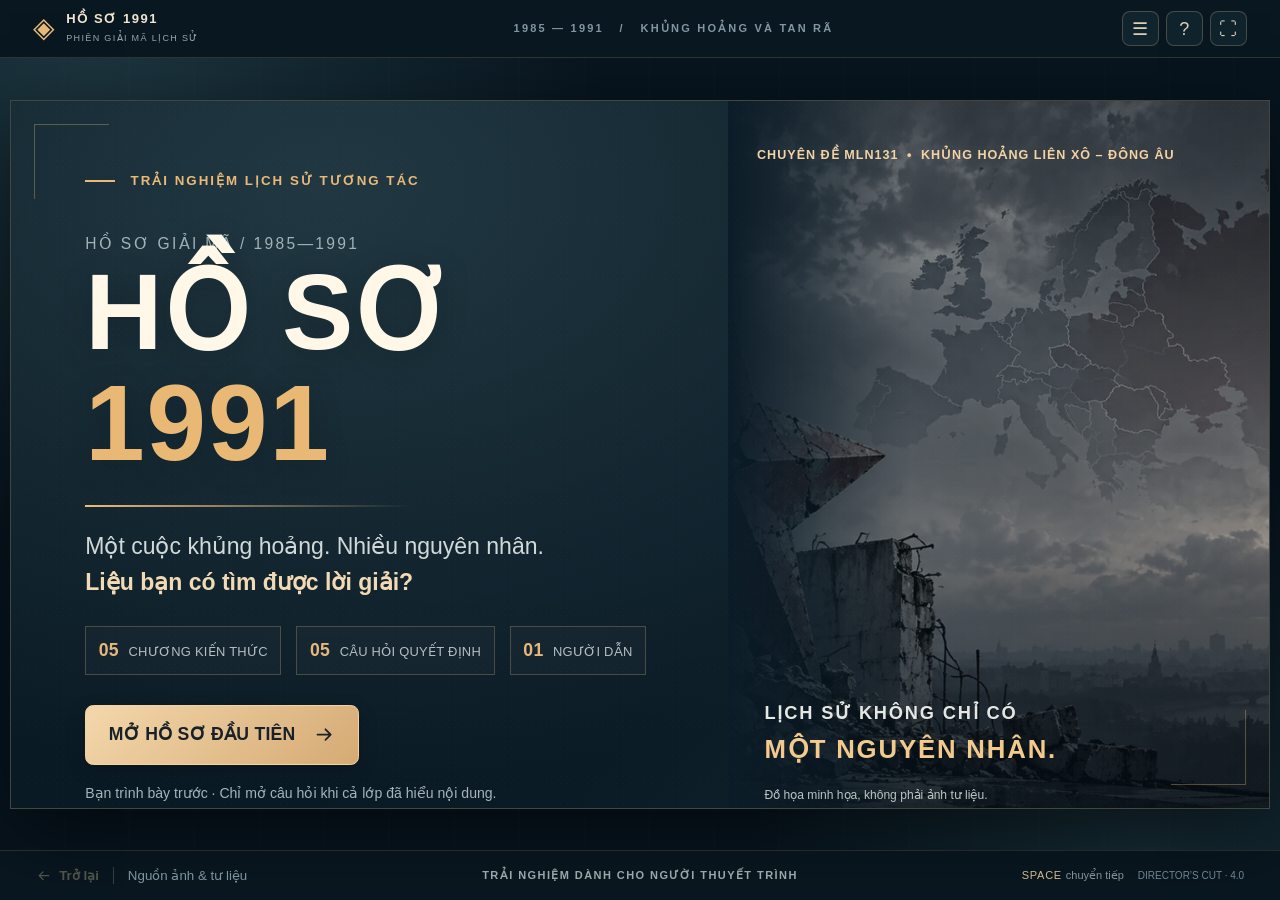
==== commit 1654e9bb: "Add files via upload" ====
--- a/index.html
+++ b/index.html
@@ -1,303 +1,468 @@
 <!doctype html>
 <html lang="vi">
 <head>
-  <meta charset="utf-8">
-  <meta name="viewport" content="width=device-width, initial-scale=1, viewport-fit=cover">
-  <meta name="theme-color" content="#0a1320">
-  <meta name="description" content="Hồ sơ 1991 – bài thuyết trình tương tác với 5 thử thách, dành cho một người dẫn.">
-  <title>HỒ SƠ 1991 | BẢN 3.2 ỔN ĐỊNH</title>
-  <!-- CSS/JS/đồ họa được nhúng trực tiếp để không bị GitHub tải lẫn phiên bản cũ -->
-  <style>
-:root{--bg:#081420;--bg2:#0b1b29;--plate:#122535;--plate2:#182d3c;--ink:#f5f0e7;--muted:#a9b7bd;--gold:#edc083;--gold-dim:#ac8a5c;--line:rgba(228,195,146,.21);--red:#ca735f;--green:#9bcab8;--shadow:0 28px 90px rgba(0,0,0,.22)}
-*{box-sizing:border-box}html{height:100%;scroll-behavior:smooth}body{margin:0;min-height:100%;background:var(--bg);color:var(--ink);font-family:"Segoe UI",Arial,system-ui,sans-serif;font-size:17px;line-height:1.5;-webkit-font-smoothing:antialiased}button,input{font:inherit}button{cursor:pointer}button:focus-visible,a:focus-visible,input:focus-visible{outline:3px solid var(--gold);outline-offset:3px}a{color:var(--gold)}#app{min-height:100vh;position:relative;overflow:hidden;background:radial-gradient(circle at 95% 8%,#1a3c4a 0,transparent 35%),radial-gradient(circle at 0 100%,#182a37 0,transparent 28%),linear-gradient(135deg,#08131f,#0c1a26 65%,#091521)}#app:before{content:"";pointer-events:none;position:fixed;inset:0;z-index:0;opacity:.17;background-image:linear-gradient(rgba(255,255,255,.034) 1px, transparent 1px),linear-gradient(90deg,rgba(255,255,255,.034) 1px, transparent 1px);background-size:42px 42px;mask-image:linear-gradient(transparent 3%,black 80%)}.shell{position:relative;z-index:1;min-height:100vh;display:flex;flex-direction:column}.topbar{height:76px;padding:0 max(30px,3.6vw);display:flex;align-items:center;gap:18px;border-bottom:1px solid var(--line);background:rgba(8,18,28,.76);backdrop-filter:blur(12px)}.brand{display:flex;align-items:center;gap:12px;background:none;border:0;color:var(--ink);padding:0;text-align:left}.brand-symbol{width:41px;height:41px;border:1px solid var(--gold-dim);border-radius:11px;display:grid;place-items:center;color:var(--gold);font-size:27px;font-family:Georgia,serif}.brand-main{font-size:17px;line-height:1.14;font-weight:800;letter-spacing:.055em}.brand-sub{font-size:10px;letter-spacing:.18em;color:var(--gold-dim);font-weight:700;margin-top:5px}.top-spacer{flex:1}.session-tag{color:#a6c4c7;font-size:11px;font-weight:750;letter-spacing:.12em;text-transform:uppercase;white-space:nowrap}.toolbtn{border:1px solid var(--line);color:#e7e9e7;background:rgba(255,255,255,.025);border-radius:11px;min-width:43px;height:42px;display:inline-flex;align-items:center;justify-content:center;gap:6px;transition:background .22s,border .22s,transform .22s}.toolbtn:hover{background:#2b3b43;border-color:var(--gold-dim);transform:translateY(-1px)}.toolbtn svg{width:19px;height:19px;fill:none;stroke:currentColor;stroke-width:1.7;stroke-linecap:round;stroke-linejoin:round}.navrow{min-height:67px;padding:11px max(30px,3.6vw);display:flex;gap:9px;align-items:center;border-bottom:1px solid rgba(255,255,255,.065)}.navunit{flex:1;display:flex;align-items:center;gap:10px;text-align:left;background:none;border:0;padding:9px 10px;border-radius:9px;color:#82979f;min-width:0;transition:background .2s,color .2s}.navunit .num{font-family:Georgia,serif;font-weight:800;font-size:16px;color:#b4a58c}.navunit .nt{font-weight:780;font-size:11px;letter-spacing:.065em;white-space:nowrap;overflow:hidden;text-overflow:ellipsis}.navunit.active{background:rgba(225,187,125,.12);color:var(--ink)}.navunit.active .num{color:var(--gold)}.navunit.passed .num{color:var(--green)}.navunit:hover{background:rgba(225,187,125,.085)}.main{padding:30px max(30px,3.6vw) 34px;max-width:1680px;width:100%;margin:0 auto;flex:1;display:flex;flex-direction:column}.eyebrow{font-size:12px;letter-spacing:.17em;text-transform:uppercase;color:var(--gold);font-weight:800}.divider-mark{width:65px;height:2px;background:var(--gold);margin:19px 0}.title-serif{font-family:Georgia,"Times New Roman",serif;font-weight:700;letter-spacing:-.025em;line-height:1.09}.hero-grid{display:grid;grid-template-columns: minmax(0,1.02fr) minmax(360px,.98fr);gap:clamp(24px,4vw,70px);align-items:stretch;flex:1;min-height:560px}.hero-copy{display:flex;flex-direction:column;justify-content:center;padding:25px 0 38px;max-width:800px}.hero-heading{font-size:clamp(56px,6.2vw,100px);margin:18px 0 24px;max-width:750px}.hero-heading .accent{color:var(--gold)}.lead{color:#c7d0d0;font-size:clamp(17px,1.45vw,22px);max-width:630px;line-height:1.65;margin:0 0 28px}.minor{font-size:13px;color:var(--muted);line-height:1.6}.primary{border:1px solid #f0d6aa;border-radius:10px;background:linear-gradient(135deg,#f2d3a3,#c99d66);color:#15202a;box-shadow:0 10px 35px rgba(228,180,110,.13);font-weight:850;letter-spacing:.015em;padding:15px 24px;display:inline-flex;align-items:center;gap:13px;justify-content:center;transition:transform .22s,filter .22s}.primary:hover{transform:translateY(-2px);filter:brightness(1.08)}.secondary{border:1px solid rgba(236,197,141,.42);background:rgba(236,197,141,.045);border-radius:10px;color:#f4e9dc;font-weight:750;padding:13px 20px;display:inline-flex;align-items:center;justify-content:center;gap:10px;transition:background .2s}.secondary:hover{background:rgba(236,197,141,.13)}.ghost{background:none;border:0;color:var(--muted);padding:12px 4px;font-weight:700}.ghost:hover{color:var(--ink)}.actions{display:flex;align-items:center;flex-wrap:wrap;gap:12px}.hero-art,.art-panel{position:relative;border:1px solid rgba(234,200,159,.21);overflow:hidden;background:#24313a;box-shadow:var(--shadow);border-radius:16px;isolation:isolate}.hero-art{min-height:520px}.hero-art:before,.art-panel:before{content:"";position:absolute;inset:0;z-index:-1;background:linear-gradient(140deg,#3c4744,#111927);transform:scale(1.02)}.art-photo{width:100%;height:100%;display:block;object-fit:cover;filter:grayscale(.72) sepia(.16) contrast(1.12) brightness(.72);position:absolute;inset:0;z-index:-1}.hero-art:after,.art-panel:after{content:"";position:absolute;inset:0;z-index:-1;background:linear-gradient(0deg,rgba(6,16,25,.93) 0%,rgba(6,16,25,.09) 59%),linear-gradient(100deg,rgba(13,29,42,.4),transparent 70%)}.photo-credit{position:absolute;left:21px;bottom:16px;right:14px;z-index:2;color:#e1d8ca;opacity:.85;font-size:11px;line-height:1.5;text-shadow:0 1px 7px black}.photo-flag{position:absolute;top:25px;left:25px;padding:9px 14px;background:rgba(9,19,30,.79);border:1px solid rgba(245,217,171,.38);color:#f3d4a1;font-size:11px;letter-spacing:.13em;font-weight:850}.hero-art-note{position:absolute;bottom:63px;left:31px;right:20px;font-family:Georgia,serif;font-size:clamp(29px,3vw,45px);line-height:1.18;max-width:460px}.hero-art-note em{color:var(--gold);font-style:normal}.mini-kpis{display:flex;gap:24px;margin:22px 0 34px}.kpi{display:flex;align-items:baseline;gap:8px}.kpi b{font-size:24px;font-family:Georgia,serif;color:var(--gold)}.kpi span{color:var(--muted);font-size:12px}.screen-head{display:flex;align-items:end;gap:30px;justify-content:space-between;margin-bottom:24px}.screen-heading{font-size:clamp(32px,3.5vw,57px);margin:8px 0 0;max-width:1000px}.screen-sub{color:#c4ced0;font-size:16px;max-width:750px;margin:12px 0 0}.fine-side{color:#98acb1;font-size:13px;text-align:right}.chapter-grid{display:grid;grid-template-columns:minmax(0,1.05fr) minmax(355px,.95fr);gap:26px;min-height:535px;flex:1}.chapter-sheet{border-radius:16px;border:1px solid var(--line);background:linear-gradient(150deg,rgba(32,52,64,.73),rgba(12,29,41,.86));padding:clamp(30px,4vw,64px);display:flex;flex-direction:column;justify-content:center}.giant-index{font-family:Georgia,serif;color:rgba(236,196,138,.23);font-size:clamp(85px,12vw,180px);font-weight:700;line-height:.9}.chapter-heading{font-size:clamp(43px,5vw,82px);margin:14px 0 18px;max-width:760px}.chapter-desc{max-width:700px;color:#c3cecf;font-size:20px;line-height:1.55;margin:0 0 30px}.art-panel{min-height:510px}.art-panel .photo-label{position:absolute;bottom:57px;left:25px;right:25px;font-family:Georgia,serif;font-size:32px;line-height:1.16;text-shadow:0 3px 25px black}.lesson-grid{display:grid;grid-template-columns:minmax(0,1fr) minmax(0,.92fr);gap:24px;flex:1;min-height:490px}.teaching-panel{border:1px solid var(--line);border-radius:16px;background:linear-gradient(135deg,rgba(28,47,59,.92),rgba(12,30,41,.94));padding:clamp(24px,3.5vw,52px);display:flex;flex-direction:column}.point-label{color:var(--gold);font-size:12px;font-weight:850;letter-spacing:.12em;text-transform:uppercase}.big-point{font-family:Georgia,serif;font-size:clamp(30px,3.3vw,50px);line-height:1.2;margin:17px 0 22px;letter-spacing:-.02em}.teaching-copy{font-size:clamp(17px,1.4vw,21px);line-height:1.75;color:#dfdfd8;max-width:780px;margin:0}.teaching-copy strong{color:#f7d5a3}.teach-note{border-top:1px solid var(--line);margin-top:auto;padding-top:20px;font-size:14px;color:#b2c1c1}.visual-panel{border:1px solid var(--line);border-radius:16px;overflow:hidden;display:flex;flex-direction:column;background:radial-gradient(circle at top right,#20384b,#0a1c2b 70%);min-height:480px}.visual-image{position:relative;min-height:185px;flex:0 0 40%;overflow:hidden;background:#283943}.visual-image img{width:100%;height:100%;position:absolute;object-fit:cover;filter:grayscale(.85) sepia(.18) brightness(.73)}.visual-image:after{position:absolute;content:"";inset:0;background:linear-gradient(0deg,#102431 0%,transparent 84%)}.visual-image .photo-credit{bottom:6px;font-size:10px}.diagram-area{padding:28px 27px;display:flex;flex-direction:column;gap:14px;flex:1;justify-content:center}.diagram-area .diagram-title{color:var(--gold);font-size:12px;letter-spacing:.12em;font-weight:800}.diagram-node{padding:13px 16px;border-radius:9px;border:1px solid rgba(211,187,152,.22);background:rgba(255,255,255,.045);font-size:15px;font-weight:750;color:#e6e9e6;display:flex;align-items:center;gap:12px}.diagram-node .count{color:var(--gold);font-family:Georgia,serif;font-size:20px}.diagram-arrow{font-size:21px;line-height:.6;color:var(--gold-dim);align-self:center}.progressline{display:flex;align-items:center;gap:7px;margin-top:24px}.progressline .dot{height:6px;border-radius:30px;background:#344a57;flex:1}.progressline .dot.active{background:var(--gold)}.bottom-nav{display:flex;align-items:center;justify-content:space-between;gap:16px;margin-top:24px;min-height:50px}.bottom-nav .next{margin-left:auto}.challenge-wrap{border:1px solid rgba(235,201,153,.23);background:linear-gradient(140deg,rgba(20,41,55,.97),rgba(10,26,39,.97));border-radius:18px;overflow:hidden;flex:1;display:flex;flex-direction:column;box-shadow:var(--shadow)}.challenge-head{padding:23px 29px 18px;border-bottom:1px solid var(--line);display:flex;gap:20px;align-items:center;justify-content:space-between}.challenge-head .stageword{color:var(--gold);font-weight:850;font-size:12px;letter-spacing:.16em}.challenge-body{padding:clamp(22px,3vw,42px);display:flex;flex-direction:column;gap:22px;flex:1}.challenge-title{font-size:clamp(30px,3.1vw,47px);margin:0;font-family:Georgia,serif;letter-spacing:-.02em;line-height:1.15}.challenge-instruction{color:#bdcbd0;font-size:16px;margin:0;max-width:980px}.chip{display:inline-flex;align-items:center;gap:9px;border:1px solid rgba(228,195,146,.24);border-radius:99px;padding:7px 12px;font-size:12px;color:#e3c18a;background:rgba(229,194,144,.05);font-weight:750}.challenge-cta{display:flex;gap:13px;flex-wrap:wrap;align-items:center;margin-top:auto}.feedback{padding:18px 20px;border-radius:12px;line-height:1.65;font-size:15px;background:rgba(139,198,176,.09);border:1px solid rgba(139,198,176,.35);color:#deeee8}.feedback.negative{background:rgba(211,127,111,.09);border-color:rgba(211,127,111,.42);color:#f5dad3}.choice-list{display:grid;grid-template-columns:repeat(2,minmax(0,1fr));gap:13px}.choice{display:flex;align-items:center;gap:14px;text-align:left;color:#f1f1e9;padding:17px 18px;min-height:72px;background:rgba(255,255,255,.045);border:1px solid rgba(214,209,194,.19);border-radius:11px;transition:border .22s,background .22s,transform .22s}.choice:hover{border-color:var(--gold);background:rgba(222,183,128,.095)}.choice.selected{border-color:#f6c783;background:rgba(228,188,125,.15)}.choice .circle{width:29px;height:29px;flex-shrink:0;border:1px solid rgba(233,203,162,.5);border-radius:50%;display:grid;place-items:center;color:var(--gold);font-size:14px;font-weight:800}.chain-work{display:grid;grid-template-columns:repeat(4,minmax(0,1fr));gap:11px}.chain-slot{min-height:92px;border:1px dashed rgba(236,202,154,.4);border-radius:10px;background:rgba(233,200,150,.035);padding:15px 12px;display:flex;flex-direction:column;gap:8px}.chain-slot b{color:var(--gold);font-family:Georgia,serif}.chain-slot span{font-size:14px;color:#e3e7e5;font-weight:700}.stage-hint{color:var(--muted);font-size:13px}.pairs{display:grid;grid-template-columns:1fr 1fr;gap:18px}.pairs-column{display:flex;flex-direction:column;gap:11px}.pairs-header{font-size:12px;font-weight:820;letter-spacing:.1em;color:var(--gold);margin-bottom:1px}.pair-item{min-height:85px}.pair-item.paired{border-color:rgba(131,210,182,.57);background:rgba(131,210,182,.09)}.allocation{display:grid;grid-template-columns:minmax(0,1fr) minmax(280px,.55fr);gap:25px;align-items:stretch}.allocation-panel{padding:25px;border-radius:14px;border:1px solid var(--line);background:rgba(255,255,255,.03)}.allocation-row{margin:0 0 25px}.allocation-row:last-child{margin-bottom:0}.allocation-row .line{display:flex;justify-content:space-between;gap:15px;margin-bottom:12px;font-weight:740}.allocation-row input[type=range]{width:100%;accent-color:#f0c28d;cursor:pointer}.allocation-balance{font-family:Georgia,serif;font-size:64px;color:var(--gold);line-height:1}.allocation-explain{color:#b7c5c4;font-size:14px;line-height:1.5}.comparison{display:grid;grid-template-columns:1fr 1fr;gap:15px}.compare-item{border:1px solid var(--line);padding:17px;border-radius:11px;background:rgba(255,255,255,.035)}.compare-item strong{color:var(--gold)}.epilogue{max-width:1180px;margin:0 auto;text-align:center;flex:1;display:flex;flex-direction:column;justify-content:center;align-items:center;gap:20px}.epilogue h1{font-family:Georgia,serif;font-size:clamp(42px,5vw,78px);line-height:1.12;letter-spacing:-.025em;margin:0}.epilogue p{font-size:clamp(17px,1.6vw,23px);line-height:1.65;max-width:1000px;color:#c4d0cf}.footer{padding:12px max(30px,3.6vw) 15px;color:#759198;font-size:11px;display:flex;align-items:center;justify-content:space-between;gap:15px}.modal-layer{position:fixed;z-index:20;inset:0;display:grid;place-items:center;padding:24px;background:rgba(3,10,16,.79);backdrop-filter:blur(9px)}.modal{background:#142936;border:1px solid rgba(240,198,134,.45);border-radius:17px;padding:clamp(25px,3vw,40px);width:min(760px,100%);box-shadow:0 30px 120px rgba(0,0,0,.55);max-height:86vh;overflow:auto}.modal h2{font-family:Georgia,serif;font-size:31px;line-height:1.25;margin:9px 0 15px}.modal p{color:#d2dedb;line-height:1.7}.modal ul{color:#c8d4d0;line-height:1.9}.modal .close{float:right}.modal small{color:#8ea5aa}.hint-list{display:flex;gap:8px;flex-wrap:wrap}.hint-list span{padding:6px 9px;background:rgba(233,191,127,.09);border:1px solid var(--line);font-size:12px;color:var(--gold);border-radius:7px}.tappable-node{background:rgba(255,255,255,.04);padding:17px;border:1px solid rgba(230,206,171,.23);color:var(--ink);border-radius:10px;min-height:75px;width:100%;text-align:left;font-weight:740}.tappable-node:hover,.tappable-node.selected{border-color:var(--gold);background:rgba(225,185,118,.13)}.nodegrid{display:grid;grid-template-columns:repeat(4,minmax(0,1fr));gap:14px}.role-card{background:rgba(255,255,255,.035);border:1px dashed rgba(226,197,152,.3);padding:18px;border-radius:11px;min-height:138px;display:flex;gap:8px;flex-direction:column}.role-card strong{color:var(--gold);font-size:12px;letter-spacing:.06em}.role-card span{font-size:14px;color:#c4ced1}.role-card.assigned{border-style:solid;border-color:rgba(148,205,185,.65);background:rgba(137,193,172,.08)}#toast{position:fixed;bottom:24px;left:50%;transform:translateX(-50%);z-index:40;background:#f1d2a4;color:#1b2a30;font-weight:800;padding:10px 17px;border-radius:8px;box-shadow:0 8px 30px rgba(0,0,0,.3);display:none}.show{animation:rise .42s cubic-bezier(.2,.8,.2,1) both}.art-photo{transition:transform 16s ease-out}.hero-art:hover .art-photo,.art-panel:hover .art-photo{transform:scale(1.055)}@keyframes rise{from{opacity:0;transform:translateY(14px)}to{opacity:1;transform:translateY(0)}}@keyframes pulse{50%{opacity:.55}}.soft-pulse{animation:pulse 3s ease-in-out infinite}.hide{display:none!important}.brief-grid{display:grid;grid-template-columns:repeat(3,1fr);gap:14px}.brief-card{border:1px solid var(--line);padding:21px;border-radius:12px;background:rgba(255,255,255,.035)}.brief-card b{display:block;color:var(--gold);font-size:13px;margin-bottom:12px}.brief-card p{margin:0;color:#c4d0d0;font-size:15px;line-height:1.7}.sources{margin-top:14px;font-size:12px;color:#94a8ab}.sources a{color:#d2b07b}
-@media(max-width:1080px){.session-tag{display:none}.topbar{height:68px}.navrow{overflow:auto}.navunit .nt{font-size:10px}.main{padding:22px 24px 30px}.hero-grid,.chapter-grid,.lesson-grid{gap:16px}.chapter-sheet{padding:29px}.screen-heading{font-size:37px}.chapter-heading{font-size:54px}.hero-heading{font-size:64px}.visual-image{flex-basis:36%}.nodegrid{grid-template-columns:repeat(2,1fr)}}
-@media(max-width:760px){.topbar{padding:0 15px;gap:8px}.topbar .toolbtn{min-width:39px}.brand-sub{display:none}.brand-main{font-size:14px}.brand-symbol{width:35px;height:35px}.navrow{padding:8px 13px;gap:3px}.navunit{flex:0 0 115px}.main{padding:19px 14px 28px}.hero-grid,.chapter-grid,.lesson-grid,.allocation{display:flex;flex-direction:column}.hero-copy{padding:4px 0}.hero-art{min-height:320px;max-height:460px;flex:none}.hero-heading{font-size:clamp(48px,11vw,72px);margin:10px 0 17px}.hero-art-note{font-size:28px}.lead{font-size:17px}.chapter-sheet{min-height:340px}.chapter-grid .art-panel{min-height:310px;max-height:400px}.screen-head{align-items:start;flex-direction:column;gap:9px}.fine-side{text-align:left}.teaching-panel{min-height:410px}.visual-panel{min-height:380px}.visual-image{min-height:210px}.chain-work{grid-template-columns:repeat(2,1fr)}.choice-list,.brief-grid{grid-template-columns:1fr}.challenge-head{padding:18px}.challenge-body{padding:20px}.challenge-title{font-size:31px}.pairs{gap:10px}.pair-item{font-size:14px;min-height:95px}.footer{padding:14px}.footer span:last-child{display:none}.nodegrid{grid-template-columns:repeat(2,1fr)}.comparison{grid-template-columns:1fr}.epilogue h1{font-size:41px}}@media(max-width:430px){.navunit{flex-basis:96px}.navunit .nt{font-size:9px}.mini-kpis{gap:12px}.kpi{display:block}.kpi span{display:block}.screen-heading{font-size:32px}.bottom-nav{flex-wrap:wrap}.primary,.secondary{padding:12px 15px;font-size:14px}.pairs{grid-template-columns:1fr}.pairs-column{min-width:0}}
-@media(prefers-reduced-motion:reduce){*,*:before,*:after{animation-duration:.01ms!important;transition-duration:.01ms!important;scroll-behavior:auto!important}}
+<meta charset="utf-8">
+<meta name="viewport" content="width=device-width,initial-scale=1,viewport-fit=cover">
+<meta name="theme-color" content="#091720">
+<meta name="description" content="Hồ sơ 1991 · Phiên giải mã lịch sử. 5 chương thuyết trình và 5 câu hỏi tương tác dành cho một người dẫn.">
+<title>Hồ sơ 1991 · Director’s Cut 4.0</title>
+<link rel="icon" href="data:image/svg+xml,%3Csvg xmlns='http://www.w3.org/2000/svg' viewBox='0 0 64 64'%3E%3Crect width='64' height='64' rx='10' fill='%23081720'/%3E%3Ctext x='32' y='45' text-anchor='middle' font-size='44' fill='%23e9ba77'%3E%E2%97%88%3C/text%3E%3C/svg%3E">
+<style>:root{color-scheme:dark;--navy:#07131d;--navy2:#0d202d;--ink:#f4eee4;--soft:#c9d2d3;--muted:#a9b5ba;--gold:#e9ba77;--gold2:#b68b57;--line:rgba(228,199,154,.22)}
+*{box-sizing:border-box}
+html,body{margin:0;width:100%;min-height:100%;}
+body{background:#08141d;color:var(--ink);font-family:Arial,"Segoe UI",sans-serif;font-weight:400;line-height:1.55;font-kerning:normal;text-rendering:optimizeLegibility;-webkit-font-smoothing:antialiased;}
+button{font-family:inherit;color:inherit;cursor:pointer}button:disabled{cursor:default}a{color:var(--gold)}
+button:focus-visible,a:focus-visible{outline:3px solid #f8d693;outline-offset:3px}
+svg{width:1.15em;height:1.15em;fill:none;stroke:currentColor;stroke-width:2;stroke-linecap:round;stroke-linejoin:round;vertical-align:middle;flex:none}
+#root{min-height:100dvh}
+.interface{min-height:100dvh;display:flex;flex-direction:column;overflow:hidden;background:radial-gradient(circle at 7% 3%,#1d3640 0,transparent 35%),radial-gradient(circle at 90% 96%,#162c35 0,transparent 28%),#07141e;}
+.mast{flex:0 0 58px;height:58px;display:flex;align-items:center;gap:18px;border-bottom:1px solid rgba(226,189,131,.18);padding:0 clamp(14px,2.6vw,48px);background:#091720;}
+.mast-brand{border:0;background:transparent;display:flex;align-items:center;gap:11px;text-align:left;min-width:192px;padding:2px 0}
+.brand-mark{font-size:28px;line-height:1;color:var(--gold)}
+.mast-brand b{display:block;color:#f1e6d0;font-size:13px;letter-spacing:.12em;line-height:1.15;font-weight:800}
+.mast-brand small{display:block;color:#93a8b1;font-size:9px;letter-spacing:.15em;line-height:1.45;margin-top:5px}
+.mast-center{flex:1;text-align:center;color:#8297a2;font-size:11px;letter-spacing:.2em;font-weight:700}
+.case-nav{display:flex;align-items:stretch;justify-content:center;flex:1;max-width:780px;gap:5px;height:100%;margin:auto}
+.case-tab{display:flex;align-items:center;gap:9px;border:0;border-bottom:2px solid transparent;background:none;padding:0 13px;color:#80929b;font-size:11px;letter-spacing:.04em;white-space:nowrap;transition:background .15s,color .15s}
+.case-tab i{font-style:normal;font-weight:800;font-size:11px;color:#b4a481}
+.case-tab.active{color:#f2dfb6;border-bottom-color:var(--gold);background:rgba(220,177,109,.08)}
+.case-tab.active i{color:#efbd77}.case-tab:hover{color:white;background:rgba(255,255,255,.05)}
+.mast-tools{display:flex;align-items:center;gap:7px;margin-left:auto}
+.iconbtn{border:1px solid rgba(236,193,134,.25);background:#10242e;border-radius:8px;min-width:37px;height:35px;font-size:18px;line-height:1;display:grid;place-items:center;color:#ddceb7}
+.iconbtn:hover{background:#203b46}
+.viewport{flex:1;min-height:0;display:flex;justify-content:center;align-items:center;padding:10px 10px;background:repeating-linear-gradient(90deg,transparent 0 63px,rgba(206,186,154,.013) 64px 65px)}
+.stage{width:min(100%,calc((100dvh - 118px)*1.7777778));max-width:1900px;aspect-ratio:16/9;flex:none;position:relative;overflow:hidden;isolation:isolate;border:1px solid rgba(217,182,125,.24);box-shadow:0 25px 75px rgba(0,0,0,.5);background:#11232d;container-type:inline-size}
+.stage:before{pointer-events:none;position:absolute;inset:0;content:"";background-image:radial-gradient(rgba(240,226,197,.1) .6px,transparent 1px);background-size:7px 7px;opacity:.26;z-index:8}
+.slide{position:absolute;inset:0;overflow:hidden;}
+.scene-enter{animation:sceneEntrance .38s cubic-bezier(.18,.7,.32,1) both}
+@keyframes sceneEntrance{from{opacity:0;transform:translateY(8px)}to{opacity:1;transform:translateY(0)}}
+@keyframes enterFromLeft{from{opacity:0;transform:translateX(-12px)}to{opacity:1;transform:translateX(0)}}
+@keyframes arriveStamp{from{transform:scale(1.6) rotate(-12deg);opacity:0}to{transform:scale(1) rotate(-6deg);opacity:1}}
+@keyframes strokeReveal{from{transform:scaleX(0)}to{transform:scaleX(1)}}
+.controlbar{height:50px;flex:0 0 50px;background:#091720;border-top:1px solid rgba(226,189,131,.16);display:flex;align-items:center;justify-content:space-between;padding:0 clamp(14px,2.8vw,50px);color:#97a9b0;gap:12px;font-size:11px}
+.control-left,.control-right{display:flex;align-items:center;gap:14px;min-width:240px}
+.control-right{justify-content:flex-end}
+.footer-btn{border:none;background:none;display:inline-flex;gap:8px;align-items:center;color:#d3c1a1;font-weight:700;padding:10px 0}
+.footer-btn:disabled{opacity:.35}
+.footer-link{border:0;background:transparent;color:#879fac;padding:10px 0}
+.footer-link:hover{color:var(--ink)}
+.footer-separator{height:17px;width:1px;background:#31444d}
+.control-center{letter-spacing:.13em;color:#a8b4b6;font-weight:700;white-space:nowrap}
+.keyhint{white-space:nowrap;letter-spacing:.07em;color:#e4c697}.keyhint em{font-style:normal;letter-spacing:0;color:#8e9ea6}
+.version{font-size:10px;color:#78909c}
+.eyebrow{color:var(--gold);font-size:1.06cqw;font-weight:800;letter-spacing:.15em;display:flex;align-items:center;gap:1.2cqw;margin:0;line-height:1.5}
+.tiny-line{width:2.4cqw;height:2px;background:var(--gold);display:inline-block;flex:none}
+.long-line{width:2.4cqw;height:1px;background:#b7a084;display:inline-block}
+.action-primary{font-size:1.34cqw;line-height:1.2;border:1px solid #f4d3a3;border-radius:.65cqw;background:linear-gradient(135deg,#f3d7ab,#d5aa74);color:#18212a;min-height:4.35cqw;padding:0 1.8cqw;display:inline-flex;align-items:center;gap:1.5cqw;justify-content:center;font-weight:800;letter-spacing:.015em;box-shadow:0 .5cqw 1.5cqw rgba(0,0,0,.2);white-space:nowrap;transition:filter .18s,transform .18s}
+.action-primary:hover{filter:brightness(1.07);transform:translateY(-2px)}
+.action-primary svg{width:1.2em;height:1.2em}
+/* home */
+.home-view{display:grid;grid-template-columns:57% 43%;background:radial-gradient(ellipse at 25% 12%,#213842 0%,transparent 68%),linear-gradient(130deg,#091923,#0b1b26 62%,#142833)}
+.paper-corner{position:absolute;border:1px solid rgba(233,187,119,.33);width:6cqw;height:6cqw;z-index:3;pointer-events:none}.paper-corner.tl{top:1.8cqw;left:1.8cqw;border-right:0;border-bottom:0}.paper-corner.br{bottom:1.8cqw;right:1.8cqw;border-left:0;border-top:0}
+.home-left{padding:5.6cqw 0 3.7cqw 5.9cqw;display:flex;flex-direction:column;align-items:flex-start;justify-content:center;position:relative;z-index:2}
+.home-overline{font-size:1.24cqw;color:#a2b3b8;letter-spacing:.15em;margin:3.2cqw 0 .1cqw}
+.hero-title{font-family:Arial,"Segoe UI",sans-serif;font-weight:850;letter-spacing:.018em;line-height:1.04;font-size:8.5cqw;margin:0 0 2cqw;color:#fff8e8;text-shadow:0 .4cqw 2.5cqw rgba(0,0,0,.2)}
+.hero-title span{color:#e9b875}.hero-rule{width:26cqw;height:2px;background:linear-gradient(90deg,#edbb7e,transparent);transform-origin:left;animation:strokeReveal .7s .3s both}
+.hero-lead{font-size:1.83cqw;line-height:1.55;max-width:45cqw;color:#d0d9d8;margin:1.8cqw 0}
+.hero-lead strong{font-weight:700;color:#f1dab4}
+.hero-info{display:flex;gap:1.2cqw;flex-wrap:wrap;margin:.2cqw 0 2.4cqw}
+.hero-info span{padding:.8cqw 1cqw;border:1px solid rgba(233,190,125,.25);font-size:1.03cqw;letter-spacing:.02em;color:#b4bec2;background:rgba(255,255,255,.025);white-space:nowrap}
+.hero-info b{color:#e4b87d;font-size:1.4cqw;margin-right:.45cqw}
+.big-action{min-height:4.7cqw;font-size:1.4cqw}
+.onstage-hint{font-size:1.12cqw;color:#a6b4b8;line-height:1.5;margin:1.5cqw 0 0}
+.home-right{position:relative;min-width:0;overflow:hidden;background:#192833}
+.cover-img{position:absolute;inset:0;width:100%;height:100%;object-fit:cover;object-position:40% center;filter:grayscale(.2) brightness(.72) saturate(.6)}
+.cover-overlay{position:absolute;inset:0;background:linear-gradient(90deg,#0b1c28 0%,rgba(11,28,40,.23) 34%,rgba(4,13,21,.14)),linear-gradient(0deg,rgba(5,14,21,.94),transparent 42%)}
+.cover-label{position:absolute;top:3.6cqw;left:2.3cqw;right:1cqw;color:#f2d3a4;font-size:1cqw;font-weight:700;letter-spacing:.08em}.cover-label span{padding:0 4px}
+.cover-caption{position:absolute;bottom:6.4cqw;left:2.9cqw;font-size:1.45cqw;letter-spacing:.1em;line-height:1.65;font-weight:700;color:#e4e7e2}.cover-caption strong{font-size:2.05cqw;color:#f2ca8d}
+.cover-credit{position:absolute;bottom:3.7cqw;left:2.9cqw;color:#bac6c3;font-size:.96cqw}
+/* chapter intro */
+.intro-view{display:grid;grid-template-columns:58% 42%;background:radial-gradient(circle at 30% 0,#243b46,transparent 60%),#0d1f2b}
+.chapter-copy{padding:5.5cqw 3.3cqw 4.3cqw 6.2cqw;position:relative;z-index:2;display:flex;flex-direction:column;align-items:flex-start;justify-content:center;}
+.chapter-watermark{font-size:22cqw;font-weight:800;position:absolute;right:0;top:3.5cqw;line-height:1;color:rgba(230,199,148,.055);z-index:-1;pointer-events:none}
+.chapter-kicker{font-size:1.25cqw;letter-spacing:.12em;color:#a9bac0;margin:2.8cqw 0 1.6cqw;font-weight:800}
+.chapter-title{font-size:5.3cqw;font-weight:800;line-height:1.21;letter-spacing:0;max-width:52cqw;margin:0 0 1.6cqw;color:#fff7e8;overflow-wrap:break-word;word-break:normal}
+.chapter-intro{font-size:1.75cqw;max-width:47cqw;line-height:1.55;color:#cdd5d4;margin:0 0 2.3cqw}
+.chapter-signals{display:flex;flex-wrap:wrap;gap:1.8cqw;margin:0 0 2.6cqw;color:#e4cdab;font-size:1.2cqw}
+.chapter-signals b{font-size:1.7cqw;color:var(--theme)}
+.chapter-art{position:relative;overflow:hidden;background:#253440;padding:2.6cqw 2.6cqw 2.6cqw 0}
+.image-scene{position:relative;width:100%;height:100%;background:#23323e;overflow:hidden;isolation:isolate;border:1px solid rgba(241,217,177,.16)}
+.image-fallback,.archive-photo{position:absolute;inset:0;width:100%;height:100%;object-fit:cover}
+.image-fallback{filter:saturate(.65) contrast(1.1);background:#1b303d}
+.archive-photo{font-size:0;color:transparent;filter:grayscale(.9) sepia(.22) saturate(.7) contrast(1.11) brightness(.78);z-index:1;}
+.image-gradient{position:absolute;inset:0;background:linear-gradient(180deg,rgba(7,23,35,.26),transparent 38%,rgba(5,16,23,.93) 96%),linear-gradient(90deg,rgba(9,24,33,.13),rgba(9,24,33,.09));z-index:2;pointer-events:none}
+.image-tag{position:absolute;top:2.4cqw;left:2cqw;z-index:3;border:1px solid rgba(237,199,144,.56);background:rgba(7,18,29,.48);padding:.6cqw .95cqw;color:#f1d3a4;font-size:1cqw;letter-spacing:.13em;font-weight:800}
+.image-tag span{color:#e0b87b;margin:0 4px}
+.image-overlay-text{position:absolute;z-index:3;bottom:5.6cqw;left:2.2cqw;font-size:5.2cqw;font-weight:800;letter-spacing:.06em;line-height:1;color:#f4e8d0;text-shadow:0 4px 18px #04101a;max-width:100%;overflow-wrap:break-word}
+.image-caption{position:absolute;z-index:3;bottom:1.3cqw;left:1.8cqw;right:1.5cqw;color:#e6e6df;font-size:.95cqw;line-height:1.45;padding-top:.8cqw;border-top:1px solid rgba(231,204,166,.35)}
+.image-caption span{color:#bccbc8}
+.chapter-side-stamp{position:absolute;z-index:4;bottom:1cqw;right:3.5cqw;font-size:7cqw;font-weight:800;color:rgba(238,205,158,.28);line-height:.8;pointer-events:none}.chapter-side-stamp small{display:block;font-size:1.2cqw;letter-spacing:.2em;text-align:right;margin-top:.5cqw}
+/* lesson */
+.lesson-view{display:grid;grid-template-columns:43% 57%;background:#0a1b26}
+.lesson-visual{padding:3cqw 0 3cqw 3cqw;position:relative;min-height:0}
+.lesson-visual .image-overlay-text{font-size:4.4cqw;bottom:5cqw}
+.lesson-visual .image-caption{font-size:.87cqw}
+.lesson-visual-bottom{position:absolute;z-index:5;right:1.6cqw;top:5.8cqw;background:rgba(9,27,38,.85);border-left:3px solid var(--theme);width:20cqw;padding:1.25cqw;backdrop-filter:blur(8px);box-shadow:0 8px 35px rgba(0,0,0,.22)}
+.lesson-visual-bottom span{display:block;color:#afc1c2;letter-spacing:.08em;font-size:.91cqw;font-weight:800;margin-bottom:.7cqw}
+.lesson-visual-bottom strong{font-size:1.45cqw;line-height:1.25;color:#f0d2a3;font-weight:800;overflow-wrap:break-word}
+.lesson-story{min-width:0;padding:5cqw 4.3cqw 4cqw 5cqw;display:flex;flex-direction:column;justify-content:center;position:relative}
+.lesson-story:before{content:"";position:absolute;left:0;top:12%;height:76%;width:1px;background:linear-gradient(transparent,rgba(235,195,133,.3),transparent)}
+.story-counter{font-weight:750;letter-spacing:.12em;font-size:1.25cqw;margin:3.5cqw 0 1cqw;color:#a3b3b6}
+.story-counter b{font-size:2.35cqw;color:var(--theme);padding-left:.8cqw}.story-counter span{font-size:1.4cqw;color:#b2a38b;margin-left:.6cqw}
+.story-heading{font-size:4.1cqw;font-weight:800;line-height:1.23;letter-spacing:0;margin:0 0 2.5cqw;color:#fff6e9;max-width:49cqw;overflow-wrap:break-word;word-break:normal}
+.story-body{font-size:2.22cqw;line-height:1.52;max-width:48cqw;color:#d6dfdc;margin:0 0 3cqw}
+.story-progress{display:flex;gap:.8cqw;width:100%;margin:0 0 2.5cqw}
+.fact-track{flex:1;padding:0;border:0;height:8px;background:#2b3c43;position:relative;border-radius:50px;overflow:hidden}
+.fact-track span{height:100%;width:0;background:var(--theme);display:block;transition:width .3s}
+.fact-track.current span,.fact-track.done span{width:100%}
+.fact-track.done span{opacity:.56}
+.story-footer{display:flex;align-items:center;justify-content:space-between;gap:2cqw}
+.reading-note{font-size:1.13cqw;color:#a0b1b8;line-height:1.55;max-width:22cqw}
+/* challenge */
+.challenge-view{background:radial-gradient(circle at 70% 16%,rgba(190,147,89,.09),transparent 45%),linear-gradient(140deg,#0c202c,#091822 70%);padding:4cqw 5.6cqw 3cqw;display:flex;flex-direction:column}
+.challenge-top{display:flex;justify-content:space-between;align-items:flex-start;gap:1cqw}
+.trial-indicator{font-weight:800;font-size:1.06cqw;color:#a2b2b6;letter-spacing:.08em;margin:1.1cqw 0 0}
+.trial-indicator strong{font-size:1.6cqw;color:var(--theme)}
+.challenge-icon{border:1px solid rgba(235,201,153,.27);padding:.7cqw 1.2cqw;color:var(--gold);font-size:1.4cqw;white-space:nowrap}.challenge-icon span{font-size:1.06cqw;letter-spacing:.12em;margin-left:8px}
+.challenge-question{font-size:3.14cqw;font-weight:800;line-height:1.25;color:#fff4e5;max-width:88cqw;margin:1.4cqw 0 .5cqw;letter-spacing:0;overflow-wrap:break-word}
+.challenge-hint{font-size:1.27cqw;color:#b6c3c6;margin:0 0 2.1cqw}
+.answer-grid{display:grid;grid-template-columns:repeat(3,minmax(0,1fr));gap:1.45cqw;flex:1;min-height:0;max-height:22cqw;}
+.answer-file{position:relative;min-width:0;display:flex;flex-direction:column;align-items:flex-start;text-align:left;border:1px solid rgba(231,197,147,.34);background:linear-gradient(155deg,#20313b,#152531);padding:1.7cqw 1.8cqw;transition:background .18s,border-color .18s,transform .18s;overflow:hidden}
+.answer-file:before{content:"";width:4cqw;height:4cqw;position:absolute;right:-1.8cqw;top:-1.8cqw;transform:rotate(45deg);background:rgba(221,183,123,.08);border-bottom:1px solid rgba(218,174,115,.22)}
+.answer-file:not(:disabled):hover{border-color:#f2c88f;transform:translateY(-4px);background:linear-gradient(150deg,#29414c,#1c303d)}
+.answer-mark{font-weight:800;color:#d4b485;border:1px solid rgba(216,180,124,.33);padding:.25cqw .75cqw;font-size:1.08cqw;line-height:1.3}
+.answer-content{display:flex;flex-direction:column;gap:1cqw;margin:auto 0;width:100%}
+.answer-short{color:#d0a66e;font-size:1.05cqw;letter-spacing:.1em;font-weight:800;line-height:1.4}
+.answer-title{font-size:1.58cqw;line-height:1.42;font-weight:700;color:#f4eee7;overflow-wrap:break-word;word-break:normal}
+.answer-tick{align-self:flex-end;color:#d6b582;font-size:2cqw;line-height:1}
+.answer-file.correct{border-color:#a3cfb5;background:linear-gradient(150deg,#284a44,#19362e)}
+.answer-file.incorrect{border-color:#cf9185;background:linear-gradient(150deg,#4a2f33,#302329)}
+.answer-file.dimmed{opacity:.38}
+.participation-tip{margin-top:2cqw;border-top:1px solid rgba(223,186,134,.22);padding-top:1.5cqw;color:#b4c4c7;font-size:1.25cqw;display:flex;gap:1cqw;align-items:center}
+.participation-tip strong{color:#edc68f}.tip-pulse{color:#edc68f;font-size:1.5cqw}
+.verdict-zone{margin-top:1.4cqw;min-height:10cqw;border:1px solid rgba(214,185,140,.36);background:rgba(6,18,26,.9);display:grid;grid-template-columns:14cqw minmax(0,1fr) auto;align-items:center;gap:2cqw;padding:1.45cqw 2cqw}
+.reveal-once{animation:sceneEntrance .25s ease-out both}
+.verdict-stamp{font-size:1.6cqw;font-weight:850;letter-spacing:.02em;line-height:1.18;text-align:center;border:3px solid;padding:1cqw .8cqw;transform:rotate(-6deg);animation:arriveStamp .38s ease-out both}
+.verdict-stamp.approved{border-color:#9cc9ad;color:#afd8bd}.verdict-stamp.rejected{border-color:#d49b90;color:#e3aba0}
+.verdict-copy{min-width:0}.verdict-copy b{font-size:1.07cqw;letter-spacing:.15em;color:var(--gold)}
+.verdict-copy p{font-size:1.28cqw;line-height:1.4;margin:.55cqw 0 0;color:#d5dcda}
+.verdict-next{font-size:1.05cqw;min-height:3.9cqw;padding:0 1.3cqw}
+/* outro */
+.outro-view{display:grid;grid-template-columns:55% 45%;background:linear-gradient(125deg,#102631,#091923)}
+.outro-left{padding:6cqw 4cqw 4cqw 5.5cqw;display:flex;flex-direction:column;justify-content:center}
+.outro-left h2{font-size:5cqw;line-height:1.18;letter-spacing:0;font-weight:850;margin:2.5cqw 0;color:#fff4e6}
+.outro-left h2 span{color:var(--gold)}
+.outro-line{height:2px;width:24cqw;background:linear-gradient(90deg,var(--gold),transparent);margin-bottom:1.9cqw;transform-origin:left;animation:strokeReveal .8s both}
+.outro-left p{font-size:1.65cqw;color:#d4ddda;line-height:1.55;max-width:43cqw;margin:0 0 1.5cqw}
+.outro-footnote{font-size:1.17cqw;color:#a8b9bc;line-height:1.45;max-width:44cqw;padding-left:1.2cqw;border-left:2px solid var(--gold);margin-bottom:2cqw}
+.outro-left .action-primary{align-self:flex-start}
+.outro-right{position:relative;border-left:1px solid var(--line);padding:4.2cqw 3.4cqw 3cqw;display:flex;flex-direction:column;justify-content:center;background:radial-gradient(circle at 40% 35%,rgba(229,180,109,.1),transparent 65%)}
+.outro-board-head{font-size:1.1cqw;letter-spacing:.13em;font-weight:800;color:#d0ad7c;text-align:center;margin:0 0 1.8cqw}
+.cause-grid{display:grid;grid-template-columns:1fr 1fr;gap:1.4cqw;position:relative;}
+.cause-card{min-height:11cqw;border:1px solid rgba(231,185,117,.26);background:#1a3039;padding:1.4cqw;display:flex;flex-direction:column;justify-content:space-between;animation:sceneEntrance .45s both}
+.cause-card:nth-child(2){animation-delay:.12s}.cause-card:nth-child(3){animation-delay:.24s}.cause-card:nth-child(4){animation-delay:.36s}
+.cause-card span{font-size:1cqw;font-weight:800;color:#d9b37c}
+.cause-card b{font-size:1.5cqw;color:#f2e6d4;letter-spacing:.02em}
+.cause-card small{font-size:1.07cqw;color:#afc0c2}
+.center-node{position:absolute;top:50%;left:50%;transform:translate(-50%,-50%);width:10cqw;height:10cqw;border-radius:50%;background:#d9b17a;border:5px solid #142933;display:grid;place-items:center;text-align:center;color:#13212c;font-size:1.17cqw;font-weight:900;line-height:1.3;z-index:2;box-shadow:0 0 0 2px rgba(226,185,123,.5)}
+.outro-board-bottom{color:#bdc9c6;font-size:1.1cqw;font-weight:800;letter-spacing:.06em;text-align:center;margin:2.4cqw 0 0}
+/* dialogs */
+.modal-backdrop{position:fixed;inset:0;background:rgba(1,9,15,.81);z-index:100;display:flex;align-items:center;justify-content:center;padding:22px;backdrop-filter:blur(6px)}
+.modal-panel{width:min(760px,94vw);max-height:min(80vh,820px);background:#132a35;border:1px solid #9b7b4e;box-shadow:0 30px 100px #03080d;display:flex;flex-direction:column}
+.modal-head{padding:18px 24px;display:flex;align-items:center;justify-content:space-between;border-bottom:1px solid rgba(240,204,157,.25);gap:16px}
+.modal-head h2{font-size:16px;letter-spacing:.07em;color:#eed1a3;margin:0;line-height:1.5}
+.modal-close{border:1px solid #53656a;background:none;width:39px;height:38px;flex:none;color:#f4eee7}
+.modal-content{padding:22px 26px 27px;font-size:16px;line-height:1.7;overflow-y:auto;color:#d7e2df}
+.modal-content p{margin:0 0 13px}.modal-highlight{font-size:25px;color:#edc78f;font-weight:750;margin:0 0 14px}
+.help-grid{display:grid;grid-template-columns:1fr 1fr;gap:14px 18px;margin-bottom:18px}.help-grid>div{border-bottom:1px solid #2c4a52;padding-bottom:10px;display:flex;align-items:center;gap:12px}
+kbd{background:#24434e;border:1px solid #5b7780;padding:4px 8px;min-width:70px;text-align:center;color:#edce98;font-weight:800;border-radius:4px}
+.source-links{padding-left:21px}.source-links li{margin-bottom:10px}
+@media(prefers-reduced-motion:reduce){*,*:before,*:after{animation:none!important;transition:none!important;scroll-behavior:auto!important}}
+@media(max-width:900px){.mast{gap:8px;padding:0 12px}.mast-brand{min-width:160px}.case-tab{padding:0 6px}.case-tab span{font-size:10px}.mast-center{letter-spacing:.06em}.controlbar{padding:0 12px}.control-left,.control-right{min-width:0}.version{display:none}}
+@media(max-width:650px){html,body{height:auto} .interface{min-height:100dvh;overflow:visible}.mast{height:auto;min-height:56px;flex-wrap:wrap}.mast-center{display:none}.case-nav{order:3;width:100%;flex:0 0 100%;height:37px;max-width:100%;justify-content:space-between}.case-tab{flex:1;justify-content:center;padding:2px}.case-tab span{display:none}.mast-tools{margin-left:auto}.viewport{display:block;padding:0;background:#081823}.stage{width:100%;max-width:100%;height:auto;aspect-ratio:auto;border:0;overflow:visible;min-height:calc(100dvh - 108px);container-type:inline-size}.slide{position:relative;min-height:calc(100dvh - 110px);overflow:visible}.home-view,.intro-view,.lesson-view,.outro-view{display:flex;flex-direction:column}.home-left,.chapter-copy,.lesson-story,.outro-left{padding:40px 25px 34px}.eyebrow{font-size:12px}.tiny-line,.long-line{width:30px}.home-overline{font-size:11px}.hero-title{font-size:63px}.hero-lead{font-size:17px;max-width:100%}.hero-info{gap:8px}.hero-info span{padding:7px 9px;font-size:10px}.hero-info b{font-size:15px}.action-primary{min-height:47px;font-size:13px;padding:0 17px;border-radius:7px}.onstage-hint{font-size:12px}.home-right{min-height:290px}.cover-label{font-size:10px;top:20px;left:20px}.cover-caption{font-size:14px;left:20px;bottom:30px}.cover-caption strong{font-size:20px}.cover-credit{font-size:9px;left:20px;bottom:13px}.paper-corner{display:none}.chapter-watermark{font-size:120px;right:12px;top:5px}.chapter-kicker{font-size:12px;margin:15px 0}.chapter-title{font-size:39px;max-width:100%;line-height:1.25}.chapter-intro{font-size:17px;max-width:100%}.chapter-signals{font-size:12px;gap:14px}.chapter-signals b{font-size:18px}.chapter-art{padding:0;min-height:280px}.image-scene{min-height:270px}.image-tag{font-size:9px;padding:7px 8px;top:20px;left:18px}.image-overlay-text{font-size:42px;bottom:62px;left:20px}.image-caption{font-size:10px;left:16px;bottom:10px;right:16px}.chapter-side-stamp{display:none}.lesson-visual{padding:0;height:280px;flex:none}.lesson-visual .image-overlay-text{font-size:39px;bottom:58px}.lesson-visual-bottom{top:18px;right:12px;width:170px;padding:11px}.lesson-visual-bottom span{font-size:9px}.lesson-visual-bottom strong{font-size:14px}.lesson-story{flex:1;padding:34px 24px}.story-counter{font-size:12px;margin:20px 0 8px}.story-counter b{font-size:21px}.story-counter span{font-size:14px}.story-heading{font-size:30px;max-width:100%}.story-body{font-size:18px;max-width:100%;margin-bottom:24px}.story-progress{gap:8px;margin-bottom:22px}.story-footer{flex-direction:column;align-items:flex-start}.reading-note{font-size:12px;max-width:100%}.challenge-view{padding:38px 23px 24px;min-height:calc(100dvh - 108px)}.challenge-icon span{font-size:10px}.challenge-icon{font-size:14px}.trial-indicator{font-size:11px}.trial-indicator strong{font-size:18px}.challenge-question{font-size:29px;max-width:100%;margin:19px 0 10px}.challenge-hint{font-size:13px;margin-bottom:16px}.answer-grid{grid-template-columns:1fr;max-height:none;gap:11px}.answer-file{min-height:120px;padding:13px 16px}.answer-mark{font-size:11px;padding:3px 6px}.answer-content{gap:4px;margin:7px 0}.answer-short{font-size:10px}.answer-title{font-size:15px}.answer-tick{font-size:22px}.participation-tip{font-size:12px;margin-top:18px;padding-top:14px}.tip-pulse{font-size:14px}.verdict-zone{display:flex;flex-direction:column;align-items:flex-start;gap:15px;padding:18px;margin-top:14px}.verdict-stamp{font-size:17px;padding:7px 12px}.verdict-copy b{font-size:12px}.verdict-copy p{font-size:14px}.verdict-next{font-size:13px}.outro-left h2{font-size:39px}.outro-left p{font-size:16px;max-width:100%}.outro-line{width:200px}.outro-footnote{font-size:13px;max-width:100%}.outro-right{padding:24px}.outro-board-head{font-size:11px}.cause-grid{gap:12px}.cause-card{min-height:105px;padding:12px}.cause-card span{font-size:11px}.cause-card b{font-size:14px}.cause-card small{font-size:11px}.center-node{width:105px;height:105px;font-size:12px}.outro-board-bottom{font-size:11px;margin:18px 0}.controlbar{position:relative;min-height:50px}.control-center{display:none}.keyhint{display:none}.footer-link{font-size:10px}.modal-content{font-size:14px}.help-grid{grid-template-columns:1fr}}
+</style>
+</head>
+<body><div id="root"></div><script>'use strict';
 
-.brand-main,.brand-sub{display:block}.hero-art{background-image:linear-gradient(110deg,rgba(18,27,36,.2),rgba(10,20,31,.16)),url("[data-uri]");background-position:center;background-size:cover}.visual-image .art-photo{z-index:0}.visual-image:after{z-index:1}.visual-image .photo-credit{z-index:2}.art-panel,.visual-image{background-size:cover;background-position:center}.challenge-cta .secondary svg{width:18px;height:18px;stroke:currentColor;fill:none;stroke-width:2}.challenge-cta{align-items:center}.choice:disabled{cursor:not-allowed;opacity:.72}.toolbtn:active,.choice:active,.tappable-node:active{transform:scale(.98)}
-.hero-art:before,.art-panel:before{background:linear-gradient(135deg,rgba(38,57,69,.18),rgba(7,16,25,.12))}
-@media(min-width:900px) and (max-height:1200px){
-  .topbar{height:64px}.navrow{min-height:51px;padding-top:7px;padding-bottom:7px}.main{padding-top:17px;padding-bottom:13px}.footer{padding-top:5px;padding-bottom:9px}
-  .screen-head{margin-bottom:14px}.screen-heading{font-size:clamp(31px,3.1vw,48px);margin-top:4px}.screen-sub{margin-top:4px;font-size:15px}
-  .chapter-grid{min-height:400px}.chapter-sheet{padding:30px 42px}.giant-index{font-size:98px}.chapter-heading{font-size:54px;margin:4px 0 12px}.chapter-desc{font-size:17px;margin-bottom:16px}.art-panel{min-height:410px}.art-panel .photo-label{font-size:27px}
-  .lesson-grid{min-height:413px}.teaching-panel{padding:27px 35px}.visual-panel{min-height:410px}.visual-image{min-height:120px;flex-basis:31%}.diagram-area{padding:17px 23px;gap:9px}.diagram-node{padding:9px 13px}.big-point{font-size:34px;margin:12px 0 15px}.teaching-copy{font-size:17px;line-height:1.65}.teach-note{padding-top:10px}.progressline{margin-top:13px}.bottom-nav{margin-top:13px}
-  .challenge-head{padding:14px 24px}.challenge-body{padding:22px 28px;gap:13px}.challenge-title{font-size:32px}.challenge-instruction{font-size:15px}.chain-slot{min-height:76px;padding:9px 12px}.choice{padding:11px 14px;min-height:58px}.challenge-cta{gap:9px}.choice .circle{width:25px;height:25px}.pair-item{min-height:67px}
-}
-@media(min-width:900px) and (max-height:770px){
-  .main{padding-top:11px}.screen-head{margin-bottom:9px}.screen-heading{font-size:36px}.chapter-grid{min-height:360px}.chapter-sheet{padding:21px 32px}.giant-index{font-size:76px}.chapter-heading{font-size:43px}.chapter-desc{font-size:16px}.art-panel{min-height:360px}.lesson-grid{min-height:350px}.visual-panel{min-height:350px}.teaching-panel{padding:18px 25px}.big-point{font-size:30px}.teaching-copy{font-size:16px;line-height:1.55}.visual-image{min-height:100px;flex-basis:25%}.diagram-area{gap:7px;padding:13px 20px}.diagram-node{padding:6px 11px}.diagram-arrow{font-size:17px}.challenge-body{padding:16px 22px;gap:10px}.choice{min-height:47px;padding:8px 12px}.chain-slot{min-height:64px}.challenge-head{padding:10px 20px}.footer{display:none}
-}
+/* HỒ SƠ 1991 · DIRECTOR'S CUT — A single-presenter history presentation. */
+const assets = {"cover": "[data-uri]", "berlin.svg": "[data-uri]", "factory.svg": "[data-uri]", "politics.svg": "[data-uri]", "military.svg": "[data-uri]", "reform.svg": "[data-uri]"};
 
-@media(min-width:900px) and (max-height:1200px){
-  .allocation-panel{padding:16px 22px}
-  .allocation-row{margin-bottom:13px}
-  .allocation-row .line{margin-bottom:5px}
-  .allocation-balance{font-size:48px}
-  .allocation-explain{margin:9px 0;font-size:13px}
-  .allocation .primary{padding:11px 16px}
-  .challenge-body .comparison .compare-item{padding:12px}
-}
-@media(min-width:900px) and (max-height:770px){
-  .challenge-body{gap:7px;padding:12px 18px}
-  .challenge-title{font-size:26px}
-  .challenge-instruction{font-size:13px;line-height:1.36}
-  .challenge-cta{margin-top:0;gap:7px}
-  .challenge-cta .primary,.challenge-cta .secondary{padding:8px 12px;font-size:12px}
-  .choice{min-height:40px;font-size:13px;padding:7px 10px}
-  .choice-list,.pairs,.nodegrid{gap:7px}
-  .tappable-node{padding:8px 11px;min-height:45px;font-size:13px}
-  .role-card{padding:9px 12px;min-height:77px;gap:4px}
-  .role-card span{font-size:11px}
-  .role-card strong{font-size:11px}
-  .allocation-panel{padding:9px 13px}
-  .allocation-row{margin-bottom:7px}
-  .allocation-row .line{margin-bottom:3px;font-size:13px}
-  .allocation-row input[type=range]{height:14px}
-  .allocation-balance{font-size:34px}
-  .allocation-explain{font-size:11px;line-height:1.28;margin:6px 0}
-  .allocation .primary{font-size:11px;padding:8px 12px}
-  .pairs .choice{min-height:52px}
-  .chain-slot{min-height:52px;padding:6px 9px}
-  .chain-slot span{font-size:12px}
-  .challenge-head{padding:8px 16px}
-  .bottom-nav{margin-top:7px}
-  .bottom-nav .secondary,.bottom-nav .ghost{padding:7px 12px;font-size:12px}
-  .stage-hint{font-size:11px}
-}
-/* Projector-friendly, restrained motion language */
-.navunit.active{box-shadow:inset 0 -2px 0 rgba(236,190,124,.65)}
-.photo-flag{animation:labelEnter .7s cubic-bezier(.2,.8,.2,1) both}
-.diagram-node{animation:rise .48s ease both}
-.diagram-node:nth-of-type(3){animation-delay:.08s}
-.diagram-node:nth-of-type(5){animation-delay:.16s}
-.challenge-wrap{animation:sceneOpen .48s cubic-bezier(.2,.8,.2,1) both}
-.hero-art:after{animation:ambient 10s ease-in-out infinite alternate}
-@keyframes labelEnter{from{opacity:0;transform:translateY(-8px)}to{opacity:1;transform:translateY(0)}}
-@keyframes sceneOpen{from{opacity:.7;transform:translateY(8px);filter:blur(3px)}to{opacity:1;transform:translateY(0);filter:blur(0)}}
-@keyframes ambient{from{opacity:.76}to{opacity:1}}
-@media(prefers-reduced-motion:reduce){.photo-flag,.diagram-node,.challenge-wrap,.hero-art:after{animation:none!important}}
+const chapters = [
+  {
+    id:'KINH TẾ', chapter:'01', tag:'HỒ SƠ 01 / KINH TẾ',
+    title:'Khi cỗ máy kinh tế chậm lại',
+    intro:'Một cơ chế từng huy động được nguồn lực cho công nghiệp hóa lại ngày càng khó thích ứng với nền kinh tế phức tạp.',
+    theme:'#d0a46e', icon:'factory.svg',
+    photo:'RIAN_archive_865510_2nd_Watch-Making_Factory_Slava.jpg',
+    credit:'Nhà máy Slava, Moskva (1980) · Yaroslavtsev / RIA Novosti · CC BY-SA 3.0',
+    evidences:[
+      {head:'Khả năng huy động ban đầu', lead:'Kế hoạch hóa tập trung từng giúp Liên Xô tập trung nguồn lực cho công nghiệp nặng, hạ tầng và tái thiết.', keyword:'TẬP TRUNG NGUỒN LỰC', note:'Không trình bày mô hình như chỉ có thất bại. Trong bối cảnh công nghiệp hóa và tái thiết, cơ chế này từng tạo ra những thành tựu đáng kể.'},
+      {head:'Điểm nghẽn trong vận hành', lead:'Khi chỉ tiêu và phân phối chủ yếu do cơ quan quản lý quyết định, doanh nghiệp thiếu quyền tự chủ và động lực đổi mới.', keyword:'THIẾU TỰ CHỦ', note:'Giải thích vì sao hoàn thành chỉ tiêu số lượng không nhất thiết đáp ứng tốt nhu cầu tiêu dùng và chất lượng sản phẩm.'},
+      {head:'Hệ quả khi hoàn cảnh thay đổi', lead:'Hiệu quả sử dụng nguồn lực giảm, hàng tiêu dùng khan hiếm và năng lực thích ứng với đổi mới công nghệ bị hạn chế.', keyword:'CHẬM THÍCH ỨNG', note:'Kết nối với quy luật quan hệ sản xuất phải phù hợp với trình độ lực lượng sản xuất. Tránh khẳng định mọi khó khăn chỉ do một yếu tố.'}
+    ],
+    question:'Vì sao cơ chế từng hỗ trợ công nghiệp hóa lại có thể trở thành lực cản trong giai đoạn sau?',
+    hint:'Chọn cách giải thích được cả thành tựu ban đầu lẫn khủng hoảng về sau.',
+    answers:[
+      {title:'Vì ưu tiên công nghiệp nặng làm hàng tiêu dùng khan hiếm; chỉ điều đó đã đủ giải thích mọi mặt trì trệ.',short:'CHỈ XÉT ƯU TIÊN ĐẦU TƯ'},
+      {title:'Vì cơ chế quản lý chậm điều chỉnh khi nhu cầu, công nghệ và sản xuất thay đổi.',short:'KHÔNG CÒN PHÙ HỢP'},
+      {title:'Vì cạnh tranh quốc tế là yếu tố chính; cơ chế quản lý trong nước chỉ chịu tác động thụ động.',short:'QUY HẾT RA BÊN NGOÀI'}
+    ],
+    correct:1,
+    resolution:'Mô hình từng có hiệu quả huy động nguồn lực, nhưng về sau cơ chế quản lý cứng nhắc làm giảm động lực đổi mới và khả năng thích ứng. Vì vậy phải đánh giá một mô hình theo điều kiện lịch sử cụ thể.',
+    takeaway:'Một cơ chế có thể phù hợp ở giai đoạn trước nhưng trở thành lực cản khi hoàn cảnh thay đổi.'
+  },
+  {
+    id:'CHÍNH TRỊ', chapter:'02', tag:'HỒ SƠ 02 / CHÍNH TRỊ',
+    title:'Khi tiếng nói không được lắng nghe',
+    intro:'Khó khăn kinh tế kéo dài đã bộc lộ những hạn chế trong quản lý, kiểm soát quyền lực và khả năng đáp ứng yêu cầu xã hội.',
+    theme:'#82bdbe', icon:'politics.svg',
+    photo:'Wybory_1989.jpg',
+    credit:'Hoạt động bầu cử ở Ba Lan (1989) · Leonard Szmaglik / European Solidarity Centre · CC BY-SA 4.0',
+    evidences:[
+      {head:'Bộ máy tập trung',lead:'Ở nhiều nơi, quyền lực được tập trung cao, trong khi cơ chế giám sát và trách nhiệm giải trình còn hạn chế.',keyword:'THIẾU KIỂM SOÁT',note:'Giới thiệu đây là một nhóm nguyên nhân chính trị, có sự khác nhau giữa Liên Xô và từng quốc gia Đông Âu.'},
+      {head:'Khoảng cách với xã hội',lead:'Quan liêu và sự chậm trễ trong tiếp nhận, giải quyết những yêu cầu chính đáng khiến các bất cập tích tụ.',keyword:'PHẢN HỒI CHẬM',note:'Làm rõ cơ chế: vấn đề xuất hiện nhưng thiếu kênh tiếp nhận và giải quyết hiệu quả sẽ khiến bất mãn tích tụ.'},
+      {head:'Khủng hoảng niềm tin',lead:'Khi đời sống gặp khó khăn, những hạn chế chính trị làm gia tăng bất mãn và làm suy giảm niềm tin của một bộ phận người dân.',keyword:'SUY GIẢM NIỀM TIN',note:'Nhắc tới biến động Đông Âu năm 1989 như bối cảnh minh họa, không quy mọi nước về cùng một nguyên nhân.'}
+    ],
+    question:'Vì sao khủng hoảng kinh tế có thể chuyển thành khủng hoảng niềm tin đối với bộ máy chính trị?',
+    hint:'Hãy tìm mắt xích nối khó khăn đời sống với năng lực quản trị.',
+    answers:[
+      {title:'Vì kinh tế suy giảm tự nó làm mất niềm tin, bất kể bộ máy có phản hồi và giải quyết vấn đề hay không.',short:'KẾT LUẬN TẤT YẾU'},
+      {title:'Vì các phong trào xã hội ở Đông Âu hoàn toàn không liên quan tới năng lực quản lý của nhà nước.',short:'TÁCH RỜI QUẢN TRỊ'},
+      {title:'Vì bộ máy chậm phản hồi, thiếu kiểm soát hiệu quả và không giải quyết kịp các bất cập.',short:'KHỦNG HOẢNG QUẢN TRỊ'}
+    ],
+    correct:2,
+    resolution:'Khó khăn kinh tế không tự động làm một chế độ tan rã. Khủng hoảng trở nên sâu sắc hơn khi bộ máy thiếu khả năng tiếp nhận phản hồi, sửa sai và giải quyết nhu cầu xã hội.',
+    takeaway:'Khủng hoảng kinh tế và bất cập quản trị có thể khuếch đại lẫn nhau.'
+  },
+  {
+    id:'CẢI TỔ', chapter:'03', tag:'HỒ SƠ 03 / CẢI TỔ',
+    title:'Cải tổ: cơ hội và rủi ro',
+    intro:'Cải tổ xuất phát từ nhu cầu thay đổi có thật, nhưng quá trình triển khai thiếu đồng bộ khiến khủng hoảng trở nên sâu sắc.',
+    theme:'#ddab8e', icon:'reform.svg',
+    photo:'Mikhail_Gorbachev_1987.jpg',
+    credit:'Mikhail Gorbachev tại Nhà Trắng (1987) · White House Photo Office · Public domain',
+    evidences:[
+      {head:'Một nỗ lực thay đổi',lead:'Từ năm 1985, Mikhail Gorbachev triển khai cải tổ nhằm khắc phục tình trạng trì trệ kinh tế và xã hội ở Liên Xô.',keyword:'NHU CẦU ĐỔI MỚI',note:'Cải tổ không đơn thuần là hành động gây khủng hoảng; nó xuất phát từ những vấn đề tồn tại trước đó.'},
+      {head:'Những bước đi thiếu đồng bộ',lead:'Cải cách kinh tế chưa hình thành cơ chế ổn định, trong khi các thay đổi chính trị làm suy yếu một số thiết chế điều hành cũ.',keyword:'THIẾU PHỐI HỢP',note:'Phân biệt việc cần cải cách với cách thức và trình tự cải cách. Đây là vấn đề quan trọng của môn học.'},
+      {head:'Mâu thuẫn gia tăng',lead:'Khó khăn kinh tế, tranh chấp quyền lực và yêu cầu chủ quyền của các nước cộng hòa cùng làm Liên bang mất ổn định.',keyword:'KHỦNG HOẢNG CHỒNG LÊN',note:'Không khẳng định chỉ một chính sách đã làm Liên Xô tan rã; các yếu tố tác động qua lại trong bối cảnh cụ thể.'}
+    ],
+    question:'Nhận định nào giải thích thuyết phục nhất vì sao cải tổ không ngăn được sự tan rã?',
+    hint:'Phân biệt nhu cầu cải cách với cách cải cách được thực hiện.',
+    answers:[
+      {title:'Cải cách kinh tế thiếu cơ chế ổn định, trong khi biến đổi chính trị và xung đột Liên bang gia tăng.',short:'THIẾU ĐỒNG BỘ'},
+      {title:'Vì thay đổi chính trị nhanh hơn kinh tế, nên chỉ cần đảo thứ tự cải cách thì khủng hoảng sẽ được giải quyết.',short:'CHỈ CẦN ĐỔI THỨ TỰ'},
+      {title:'Vì mâu thuẫn giữa các nước cộng hòa hoàn toàn độc lập với khó khăn kinh tế và quá trình cải tổ.',short:'TÁCH RỜI CÁC YẾU TỐ'}
+    ],
+    correct:0,
+    resolution:'Cải tổ xuất phát từ yêu cầu thực tế, nhưng sự thiếu đồng bộ trong tổ chức kinh tế – chính trị, kết hợp các mâu thuẫn đã tích tụ và xung đột giữa các nước cộng hòa, làm khủng hoảng trầm trọng hơn.',
+    takeaway:'Nhu cầu đổi mới có thật, nhưng lộ trình và năng lực thực hiện cũng quyết định kết quả.'
+  },
+  {
+    id:'QUỐC TẾ', chapter:'04', tag:'HỒ SƠ 04 / QUỐC TẾ',
+    title:'Sức ép ngoài biên giới',
+    intro:'Cạnh tranh chiến lược, chạy đua vũ trang và đổi mới công nghệ trên thế giới tạo thêm gánh nặng cho nền kinh tế Liên Xô.',
+    theme:'#adb3df', icon:'military.svg',
+    photo:'SS-20 Pioneer & Pershing-II Missiles.jpg',
+    credit:'Hiện vật tên lửa SS-20 và Pershing II tại bảo tàng · Cliff (2008) · CC BY 2.0',
+    evidences:[
+      {head:'Chi phí cạnh tranh chiến lược',lead:'Trong Chiến tranh lạnh, Liên Xô phải duy trì nguồn lực quân sự lớn để cạnh tranh với Mỹ và các đồng minh.',keyword:'GÁNH NẶNG QUỐC PHÒNG',note:'Đây là sức ép quan trọng nhưng không nên biến thành lời giải thích duy nhất.'},
+      {head:'Sự chuyển dịch công nghệ',lead:'Cạnh tranh khoa học – công nghệ và thay đổi trong kinh tế thế giới làm lộ rõ các điểm yếu về hiệu quả, năng suất và khả năng đổi mới.',keyword:'KHOẢNG CÁCH CÔNG NGHỆ',note:'Tác động của cạnh tranh quốc tế cần được đặt cạnh những yếu kém bên trong hệ thống.'},
+      {head:'Áp lực chồng chất',lead:'Sức ép từ bên ngoài làm tình hình nặng nề hơn, nhưng không thể tách khỏi khủng hoảng kinh tế, chính trị và cải tổ ở trong nước.',keyword:'TÁC ĐỘNG QUA LẠI',note:'Nhấn mạnh mối quan hệ nội tại và ngoại cảnh chứ không chọn một thủ phạm duy nhất.'}
+    ],
+    question:'Đâu là cách đánh giá hợp lý nhất về tác động của chạy đua vũ trang và cạnh tranh quốc tế?',
+    hint:'Một sức ép lớn có nhất thiết là nguyên nhân duy nhất?',
+    answers:[
+      {title:'Đó là sức ép lớn gây mất cân đối nguồn lực, nên không cần phân tích những bất cập quản lý bên trong.',short:'CHỈ XÉT ÁP LỰC NGOÀI'},
+      {title:'Đó là sức ép làm trầm trọng các điểm yếu nội tại, không thể tách khỏi những nguyên nhân bên trong.',short:'SỨC ÉP CỘNG HƯỞNG'},
+      {title:'Đó chỉ là bối cảnh, không làm những hạn chế trong nước trở nên nghiêm trọng hơn.',short:'HẠ THẤP TÁC ĐỘNG'}
+    ],
+    correct:1,
+    resolution:'Cuộc chạy đua vũ trang và cạnh tranh công nghệ tạo ra áp lực đáng kể, nhưng khủng hoảng còn bắt nguồn từ những hạn chế và quyết định ở bên trong. Phân tích lịch sử cần đặt cả hai nhóm nguyên nhân trong mối liên hệ.',
+    takeaway:'Sức ép bên ngoài có thể làm sâu sắc khủng hoảng vốn đã tồn tại bên trong.'
+  },
+  {
+    id:'TỔNG HỢP', chapter:'05', tag:'HỒ SƠ 05 / PHÁN QUYẾT',
+    title:'Không có một lời giải duy nhất',
+    intro:'Bốn nhóm nguyên nhân không vận hành riêng lẻ. Chúng đan xen, tích tụ và khuếch đại nhau trong hoàn cảnh cuối thập niên 1980.',
+    theme:'#d8bd80', icon:'berlin.svg',
+    photo:'BerlinWall.jpg',
+    credit:'Bức tường Berlin tháng 11/1989 · Stefan Richter · CC BY-SA 3.0',
+    evidences:[
+      {head:'Nền tảng khủng hoảng',lead:'Những bất cập trong quản lý kinh tế và tổ chức chính trị tạo ra khó khăn tích tụ trong thời gian dài.',keyword:'MÂU THUẪN NỘI TẠI',note:'Nhắc lại một câu: điểm yếu bên trong khiến hệ thống mất dần khả năng thích ứng.'},
+      {head:'Bước ngoặt trong cải tổ',lead:'Quá trình đổi mới thiếu đồng bộ diễn ra giữa những căng thẳng về quyền lực, kinh tế và quan hệ giữa các nước cộng hòa.',keyword:'KHỦNG HOẢNG GIA TĂNG',note:'Làm rõ tác động qua lại, không ghép cứng tất cả thành một chuỗi tất định.'},
+      {head:'Môi trường quốc tế',lead:'Sức ép chiến lược và cạnh tranh quốc tế làm tình hình khó khăn hơn, nhưng không thay thế các nguyên nhân bên trong.',keyword:'SỨC ÉP BÊN NGOÀI',note:'Câu trả lời cuối phải tránh cả hai cực đoan: nguyên nhân duy nhất ở ngoài hoặc phủ nhận mọi tác động bên ngoài.'}
+    ],
+    question:'Nếu phải đưa ra một kết luận lịch sử duy nhất, nhận định nào có cơ sở vững nhất?',
+    hint:'Chọn kết luận giải thích được mối quan hệ giữa bốn nhóm nguyên nhân.',
+    answers:[
+      {title:'Kinh tế là nguyên nhân nền tảng, vì vậy có thể bỏ qua cải tổ, hệ thống chính trị và sức ép quốc tế.',short:'CHỈ XÉT KINH TẾ'},
+      {title:'Sự sụp đổ mô hình Xô viết đủ để đánh giá mọi mô hình xây dựng chủ nghĩa xã hội trong tương lai.',short:'SUY RỘNG MỌI MÔ HÌNH'},
+      {title:'Sự tan rã do nhiều nguyên nhân tác động qua lại, thể hiện khủng hoảng của mô hình hiện thực cụ thể.',short:'KẾT LUẬN ĐA NGUYÊN NHÂN'}
+    ],
+    correct:2,
+    resolution:'Khủng hoảng Liên Xô và Đông Âu là kết quả của nhiều nguyên nhân kinh tế, chính trị, cải tổ và quốc tế tương tác. Sự sụp đổ phản ánh thất bại nghiêm trọng của những mô hình lịch sử cụ thể, không tự động kết luận toàn bộ học thuyết đều thất bại.',
+    takeaway:'Đọc lịch sử bằng mối quan hệ nguyên nhân, không bằng một lời giải duy nhất.'
+  }
+];
 
+let state={page:'home',index:0,evidence:0,choice:null,notes:false,sources:false,help:false,sound:false};
+const root=document.getElementById('root');
+const esc=(str)=>String(str).replace(/[&<>"']/g, s=>({'&':'&amp;','<':'&lt;','>':'&gt;','"':'&quot;',"'":'&#39;'}[s]));
+const arrow=`<svg viewBox="0 0 24 24" aria-hidden="true"><path d="M4 12h15m-6-6 6 6-6 6"/></svg>`;
+const backArrow=`<svg viewBox="0 0 24 24" aria-hidden="true"><path d="M20 12H5m6-6-6 6 6 6"/></svg>`;
+const book=`<svg viewBox="0 0 24 24" aria-hidden="true"><path d="M12 6C8 3 4 3 2 4v15c4-2 7-1 10 1 3-2 6-3 10-1V4c-2-1-6-1-10 2zm0 0v14"/></svg>`;
+const remotePhoto=(filename)=>`https://commons.wikimedia.org/wiki/Special:FilePath/${encodeURIComponent(filename)}?width=1000`;
+const art=(c, opts={})=>`<div class="image-scene ${opts.cls||''}">
+  <img class="image-fallback" src="${assets[c.icon]}" alt="Minh họa chủ đề ${esc(c.id.toLowerCase())}">
+  <img class="archive-photo" alt="" aria-hidden="true" src="${remotePhoto(c.photo)}" loading="lazy" onerror="this.style.display='none'">
+  <div class="image-gradient"></div>
+  <div class="image-tag">TƯ LIỆU LỊCH SỬ <span>•</span> ${esc(c.chapter)} / 05</div>
+  <div class="image-overlay-text">${esc(c.id)}</div>
+  <div class="image-caption">${esc(c.credit)}<br><span>Ảnh tư liệu trực tuyến · xem thông tin giấy phép ở mục Nguồn</span></div>
+</div>`;
 
-/* ===== STABLE PROJECTOR PATCH 3.2 =====
-   Không có chuyển động lặp vô hạn, chữ được ưu tiên hơn đồ họa trang trí.
-   Các hiệu ứng mở màn/chuyển bước chỉ chạy đúng một lần.
-*/
-html {scroll-behavior:auto;}
-#app {overflow-x:clip;overflow-y:visible;}
-*,*::before,*::after {animation-iteration-count:1!important;}
-.hero-art:after,.soft-pulse {animation:none!important;opacity:1!important;}
-.art-photo {transition:none!important;transform:none!important;}
-.hero-art:hover .art-photo,.art-panel:hover .art-photo {transform:none!important;}
-.show,.photo-flag,.diagram-node,.challenge-wrap {animation-duration:.34s!important;}
-/* Bố cục phần mở hồ sơ: số chương làm watermark, không chiếm hàng hoặc đè lên tiêu đề. */
-.chapter-grid {grid-template-columns:minmax(0,1.06fr) minmax(0,.94fr);gap:clamp(16px,2vw,28px);min-height:0;align-items:stretch;}
-.chapter-sheet {position:relative;isolation:isolate;min-width:0;overflow:hidden;align-items:flex-start;padding:clamp(22px,3.1vw,45px);justify-content:center;}
-.chapter-sheet > :not(.giant-index) {position:relative;z-index:1;}
-.giant-index {position:absolute;z-index:0;right:clamp(18px,3vw,48px);top:clamp(16px,2vw,32px);font-size:clamp(70px,8vw,124px);line-height:1;opacity:.4;pointer-events:none;user-select:none;}
-.chapter-heading {font-size:clamp(34px,3.9vw,62px);line-height:1.13;letter-spacing:-.018em;margin:0 0 13px;max-width:100%;text-wrap:balance;overflow-wrap:break-word;}
-.chapter-desc {font-size:clamp(15px,1.23vw,18px);line-height:1.55;margin:0 0 21px;max-width:620px;}
-.screen-head {align-items:flex-start;gap:24px;margin-bottom:clamp(13px,1.5vw,22px);}
-.screen-head > div:first-child {min-width:0;flex:1;}
-.screen-heading {font-size:clamp(30px,3vw,46px);line-height:1.13;max-width:100%;overflow-wrap:break-word;}
-.screen-sub {line-height:1.4;font-size:clamp(13px,1.12vw,16px);max-width:720px;}
-.fine-side {max-width:230px;flex:none;line-height:1.5;}
-.chapter-grid .art-panel {min-height:340px;}
-.art-panel .photo-label {font-size:clamp(18px,2.05vw,28px);line-height:1.22;}
-.hero-heading {line-height:1.11;overflow-wrap:break-word;}
-.hero-art-note {line-height:1.2;}
-/* Mọi đoạn văn đều có thể xuống dòng bình thường trên laptop hoặc máy chiếu. */
-.teaching-copy,.big-point,.challenge-instruction,.screen-heading,.chapter-desc,.chapter-heading,.lead {overflow-wrap:break-word;word-break:normal;}
-button {max-width:100%;}
-@media (min-width:761px) and (max-height:860px){
-  .chapter-sheet {padding:clamp(17px,2.4vw,34px);}
-  .chapter-heading {font-size:clamp(32px,3.4vw,53px);margin-bottom:10px;}
-  .chapter-desc {font-size:clamp(14px,1.15vw,16px);margin-bottom:14px;line-height:1.42;}
-  .giant-index {font-size:clamp(58px,6.5vw,93px);opacity:.26;}
-  .chapter-grid .art-panel {min-height:300px;}
-  .main {padding-top:12px;padding-bottom:13px;}
-}
-@media (min-width:900px) and (max-height:720px){
-  .chapter-heading {font-size:clamp(29px,3vw,44px);line-height:1.1;}
-  .chapter-sheet {padding:18px 26px;}
-  .chapter-desc {font-size:14px;line-height:1.35;}
-  .screen-head {margin-bottom:8px;}
-  .screen-heading {font-size:30px;}
-  .screen-sub {font-size:13px;}
-  .chapter-grid .art-panel {min-height:270px;}
-}
-@media(max-width:760px){
-  .chapter-grid {display:flex;flex-direction:column;}
-  .chapter-sheet {padding:25px;min-height:290px;}
-  .chapter-heading {font-size:clamp(33px,8vw,53px);}
-  .giant-index {font-size:72px;top:12px;right:15px;opacity:.23;}
-  .chapter-grid .art-panel {min-height:250px;}
-  .fine-side{display:none;}
-}
-@media(prefers-reduced-motion:reduce){*,*::before,*::after{animation:none!important;transition:none!important;}}
-
-  </style>
-</head>
-<body>
-<div id="app" aria-live="polite"></div>
-<div id="toast" role="status" aria-live="polite"></div>
-<script>
-/*
- HỒ SƠ 1991 — FINAL / Presenter-first experience
- No scoreboards, multiplayer, bonus or server.
- Images: Wikimedia Commons Special:FilePath, attribution under "Nguồn ảnh".
- All scenarios are pedagogical simulations, NOT counterfactual forecasts.
-*/
-(() => {
-  'use strict';
-  const root = document.getElementById('app');
-  const toast = document.getElementById('toast');
-  const esc = (s='') => String(s).replace(/[&<>"']/g, x => ({'&':'&amp;','<':'&lt;','>':'&gt;','"':'&quot;',"'":'&#39;'}[x]));
-  const icons = {
-    fullscreen:'<path d="M8 3H3v5M16 3h5v5M3 16v5h5M21 16v5h-5"/>',
-    notes:'<rect x="4" y="3" width="16" height="18" rx="2"/><path d="M8 8h8M8 12h8M8 16h5"/>',
-    help:'<circle cx="12" cy="12" r="9"/><path d="M9.5 9a2.6 2.6 0 1 1 4.2 2c-1.6 1-1.7 1.8-1.7 2.2M12 17h.01"/>',
-    pause:'<path d="M9 5v14M15 5v14"/>',
-    arrow:'<path d="M4 12h16M14 6l6 6-6 6"/>',
-    back:'<path d="M20 12H4M10 6l-6 6 6 6"/>',
-    reset:'<path d="M3 12a9 9 0 1 0 3-7M3 4v6h6"/>',
-    close:'<path d="M5 5l14 14M19 5L5 19"/>',
-    volume:'<path d="M11 5 6 9H3v6h3l5 4V5zM15 9a5 5 0 0 1 0 6"/>',
-    check:'<path d="m5 12 5 5L20 7"/>'
-  };
-  const ico = (id)=>`<svg viewBox="0 0 24 24" aria-hidden="true">${icons[id]||icons.arrow}</svg>`;
-  const fallbackArt = {"berlin": "[data-uri]", "factory": "[data-uri]", "politics": "[data-uri]", "military": "[data-uri]", "reform": "[data-uri]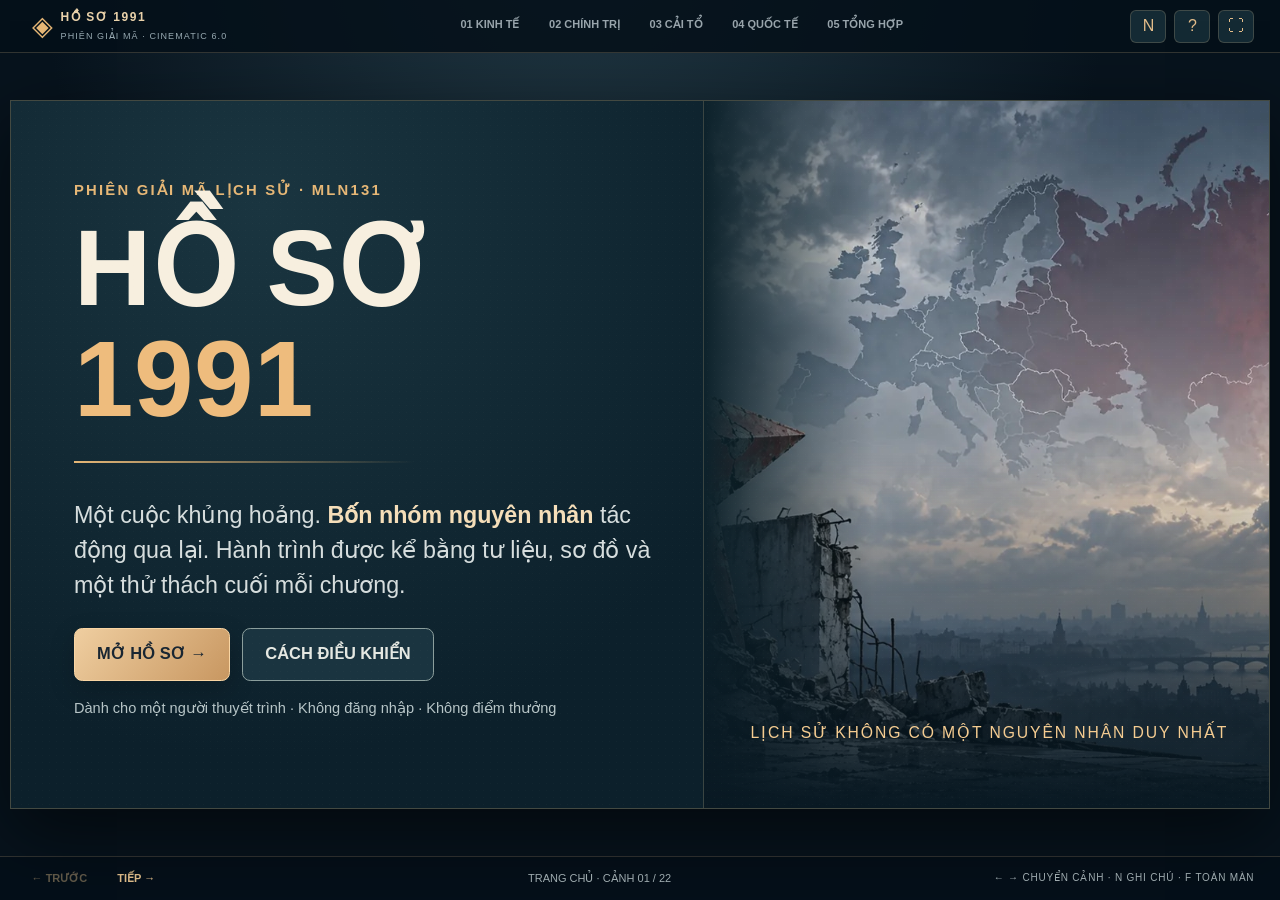
==== commit c12acc3f: "Add files via upload" ====
--- a/index.html
+++ b/index.html
@@ -1,468 +1,115 @@
-<!doctype html>
-<html lang="vi">
-<head>
-<meta charset="utf-8">
-<meta name="viewport" content="width=device-width,initial-scale=1,viewport-fit=cover">
-<meta name="theme-color" content="#091720">
-<meta name="description" content="Hồ sơ 1991 · Phiên giải mã lịch sử. 5 chương thuyết trình và 5 câu hỏi tương tác dành cho một người dẫn.">
-<title>Hồ sơ 1991 · Director’s Cut 4.0</title>
-<link rel="icon" href="data:image/svg+xml,%3Csvg xmlns='http://www.w3.org/2000/svg' viewBox='0 0 64 64'%3E%3Crect width='64' height='64' rx='10' fill='%23081720'/%3E%3Ctext x='32' y='45' text-anchor='middle' font-size='44' fill='%23e9ba77'%3E%E2%97%88%3C/text%3E%3C/svg%3E">
-<style>:root{color-scheme:dark;--navy:#07131d;--navy2:#0d202d;--ink:#f4eee4;--soft:#c9d2d3;--muted:#a9b5ba;--gold:#e9ba77;--gold2:#b68b57;--line:rgba(228,199,154,.22)}
-*{box-sizing:border-box}
-html,body{margin:0;width:100%;min-height:100%;}
-body{background:#08141d;color:var(--ink);font-family:Arial,"Segoe UI",sans-serif;font-weight:400;line-height:1.55;font-kerning:normal;text-rendering:optimizeLegibility;-webkit-font-smoothing:antialiased;}
-button{font-family:inherit;color:inherit;cursor:pointer}button:disabled{cursor:default}a{color:var(--gold)}
-button:focus-visible,a:focus-visible{outline:3px solid #f8d693;outline-offset:3px}
-svg{width:1.15em;height:1.15em;fill:none;stroke:currentColor;stroke-width:2;stroke-linecap:round;stroke-linejoin:round;vertical-align:middle;flex:none}
-#root{min-height:100dvh}
-.interface{min-height:100dvh;display:flex;flex-direction:column;overflow:hidden;background:radial-gradient(circle at 7% 3%,#1d3640 0,transparent 35%),radial-gradient(circle at 90% 96%,#162c35 0,transparent 28%),#07141e;}
-.mast{flex:0 0 58px;height:58px;display:flex;align-items:center;gap:18px;border-bottom:1px solid rgba(226,189,131,.18);padding:0 clamp(14px,2.6vw,48px);background:#091720;}
-.mast-brand{border:0;background:transparent;display:flex;align-items:center;gap:11px;text-align:left;min-width:192px;padding:2px 0}
-.brand-mark{font-size:28px;line-height:1;color:var(--gold)}
-.mast-brand b{display:block;color:#f1e6d0;font-size:13px;letter-spacing:.12em;line-height:1.15;font-weight:800}
-.mast-brand small{display:block;color:#93a8b1;font-size:9px;letter-spacing:.15em;line-height:1.45;margin-top:5px}
-.mast-center{flex:1;text-align:center;color:#8297a2;font-size:11px;letter-spacing:.2em;font-weight:700}
-.case-nav{display:flex;align-items:stretch;justify-content:center;flex:1;max-width:780px;gap:5px;height:100%;margin:auto}
-.case-tab{display:flex;align-items:center;gap:9px;border:0;border-bottom:2px solid transparent;background:none;padding:0 13px;color:#80929b;font-size:11px;letter-spacing:.04em;white-space:nowrap;transition:background .15s,color .15s}
-.case-tab i{font-style:normal;font-weight:800;font-size:11px;color:#b4a481}
-.case-tab.active{color:#f2dfb6;border-bottom-color:var(--gold);background:rgba(220,177,109,.08)}
-.case-tab.active i{color:#efbd77}.case-tab:hover{color:white;background:rgba(255,255,255,.05)}
-.mast-tools{display:flex;align-items:center;gap:7px;margin-left:auto}
-.iconbtn{border:1px solid rgba(236,193,134,.25);background:#10242e;border-radius:8px;min-width:37px;height:35px;font-size:18px;line-height:1;display:grid;place-items:center;color:#ddceb7}
-.iconbtn:hover{background:#203b46}
-.viewport{flex:1;min-height:0;display:flex;justify-content:center;align-items:center;padding:10px 10px;background:repeating-linear-gradient(90deg,transparent 0 63px,rgba(206,186,154,.013) 64px 65px)}
-.stage{width:min(100%,calc((100dvh - 118px)*1.7777778));max-width:1900px;aspect-ratio:16/9;flex:none;position:relative;overflow:hidden;isolation:isolate;border:1px solid rgba(217,182,125,.24);box-shadow:0 25px 75px rgba(0,0,0,.5);background:#11232d;container-type:inline-size}
-.stage:before{pointer-events:none;position:absolute;inset:0;content:"";background-image:radial-gradient(rgba(240,226,197,.1) .6px,transparent 1px);background-size:7px 7px;opacity:.26;z-index:8}
-.slide{position:absolute;inset:0;overflow:hidden;}
-.scene-enter{animation:sceneEntrance .38s cubic-bezier(.18,.7,.32,1) both}
-@keyframes sceneEntrance{from{opacity:0;transform:translateY(8px)}to{opacity:1;transform:translateY(0)}}
-@keyframes enterFromLeft{from{opacity:0;transform:translateX(-12px)}to{opacity:1;transform:translateX(0)}}
-@keyframes arriveStamp{from{transform:scale(1.6) rotate(-12deg);opacity:0}to{transform:scale(1) rotate(-6deg);opacity:1}}
-@keyframes strokeReveal{from{transform:scaleX(0)}to{transform:scaleX(1)}}
-.controlbar{height:50px;flex:0 0 50px;background:#091720;border-top:1px solid rgba(226,189,131,.16);display:flex;align-items:center;justify-content:space-between;padding:0 clamp(14px,2.8vw,50px);color:#97a9b0;gap:12px;font-size:11px}
-.control-left,.control-right{display:flex;align-items:center;gap:14px;min-width:240px}
-.control-right{justify-content:flex-end}
-.footer-btn{border:none;background:none;display:inline-flex;gap:8px;align-items:center;color:#d3c1a1;font-weight:700;padding:10px 0}
-.footer-btn:disabled{opacity:.35}
-.footer-link{border:0;background:transparent;color:#879fac;padding:10px 0}
-.footer-link:hover{color:var(--ink)}
-.footer-separator{height:17px;width:1px;background:#31444d}
-.control-center{letter-spacing:.13em;color:#a8b4b6;font-weight:700;white-space:nowrap}
-.keyhint{white-space:nowrap;letter-spacing:.07em;color:#e4c697}.keyhint em{font-style:normal;letter-spacing:0;color:#8e9ea6}
-.version{font-size:10px;color:#78909c}
-.eyebrow{color:var(--gold);font-size:1.06cqw;font-weight:800;letter-spacing:.15em;display:flex;align-items:center;gap:1.2cqw;margin:0;line-height:1.5}
-.tiny-line{width:2.4cqw;height:2px;background:var(--gold);display:inline-block;flex:none}
-.long-line{width:2.4cqw;height:1px;background:#b7a084;display:inline-block}
-.action-primary{font-size:1.34cqw;line-height:1.2;border:1px solid #f4d3a3;border-radius:.65cqw;background:linear-gradient(135deg,#f3d7ab,#d5aa74);color:#18212a;min-height:4.35cqw;padding:0 1.8cqw;display:inline-flex;align-items:center;gap:1.5cqw;justify-content:center;font-weight:800;letter-spacing:.015em;box-shadow:0 .5cqw 1.5cqw rgba(0,0,0,.2);white-space:nowrap;transition:filter .18s,transform .18s}
-.action-primary:hover{filter:brightness(1.07);transform:translateY(-2px)}
-.action-primary svg{width:1.2em;height:1.2em}
-/* home */
-.home-view{display:grid;grid-template-columns:57% 43%;background:radial-gradient(ellipse at 25% 12%,#213842 0%,transparent 68%),linear-gradient(130deg,#091923,#0b1b26 62%,#142833)}
-.paper-corner{position:absolute;border:1px solid rgba(233,187,119,.33);width:6cqw;height:6cqw;z-index:3;pointer-events:none}.paper-corner.tl{top:1.8cqw;left:1.8cqw;border-right:0;border-bottom:0}.paper-corner.br{bottom:1.8cqw;right:1.8cqw;border-left:0;border-top:0}
-.home-left{padding:5.6cqw 0 3.7cqw 5.9cqw;display:flex;flex-direction:column;align-items:flex-start;justify-content:center;position:relative;z-index:2}
-.home-overline{font-size:1.24cqw;color:#a2b3b8;letter-spacing:.15em;margin:3.2cqw 0 .1cqw}
-.hero-title{font-family:Arial,"Segoe UI",sans-serif;font-weight:850;letter-spacing:.018em;line-height:1.04;font-size:8.5cqw;margin:0 0 2cqw;color:#fff8e8;text-shadow:0 .4cqw 2.5cqw rgba(0,0,0,.2)}
-.hero-title span{color:#e9b875}.hero-rule{width:26cqw;height:2px;background:linear-gradient(90deg,#edbb7e,transparent);transform-origin:left;animation:strokeReveal .7s .3s both}
-.hero-lead{font-size:1.83cqw;line-height:1.55;max-width:45cqw;color:#d0d9d8;margin:1.8cqw 0}
-.hero-lead strong{font-weight:700;color:#f1dab4}
-.hero-info{display:flex;gap:1.2cqw;flex-wrap:wrap;margin:.2cqw 0 2.4cqw}
-.hero-info span{padding:.8cqw 1cqw;border:1px solid rgba(233,190,125,.25);font-size:1.03cqw;letter-spacing:.02em;color:#b4bec2;background:rgba(255,255,255,.025);white-space:nowrap}
-.hero-info b{color:#e4b87d;font-size:1.4cqw;margin-right:.45cqw}
-.big-action{min-height:4.7cqw;font-size:1.4cqw}
-.onstage-hint{font-size:1.12cqw;color:#a6b4b8;line-height:1.5;margin:1.5cqw 0 0}
-.home-right{position:relative;min-width:0;overflow:hidden;background:#192833}
-.cover-img{position:absolute;inset:0;width:100%;height:100%;object-fit:cover;object-position:40% center;filter:grayscale(.2) brightness(.72) saturate(.6)}
-.cover-overlay{position:absolute;inset:0;background:linear-gradient(90deg,#0b1c28 0%,rgba(11,28,40,.23) 34%,rgba(4,13,21,.14)),linear-gradient(0deg,rgba(5,14,21,.94),transparent 42%)}
-.cover-label{position:absolute;top:3.6cqw;left:2.3cqw;right:1cqw;color:#f2d3a4;font-size:1cqw;font-weight:700;letter-spacing:.08em}.cover-label span{padding:0 4px}
-.cover-caption{position:absolute;bottom:6.4cqw;left:2.9cqw;font-size:1.45cqw;letter-spacing:.1em;line-height:1.65;font-weight:700;color:#e4e7e2}.cover-caption strong{font-size:2.05cqw;color:#f2ca8d}
-.cover-credit{position:absolute;bottom:3.7cqw;left:2.9cqw;color:#bac6c3;font-size:.96cqw}
-/* chapter intro */
-.intro-view{display:grid;grid-template-columns:58% 42%;background:radial-gradient(circle at 30% 0,#243b46,transparent 60%),#0d1f2b}
-.chapter-copy{padding:5.5cqw 3.3cqw 4.3cqw 6.2cqw;position:relative;z-index:2;display:flex;flex-direction:column;align-items:flex-start;justify-content:center;}
-.chapter-watermark{font-size:22cqw;font-weight:800;position:absolute;right:0;top:3.5cqw;line-height:1;color:rgba(230,199,148,.055);z-index:-1;pointer-events:none}
-.chapter-kicker{font-size:1.25cqw;letter-spacing:.12em;color:#a9bac0;margin:2.8cqw 0 1.6cqw;font-weight:800}
-.chapter-title{font-size:5.3cqw;font-weight:800;line-height:1.21;letter-spacing:0;max-width:52cqw;margin:0 0 1.6cqw;color:#fff7e8;overflow-wrap:break-word;word-break:normal}
-.chapter-intro{font-size:1.75cqw;max-width:47cqw;line-height:1.55;color:#cdd5d4;margin:0 0 2.3cqw}
-.chapter-signals{display:flex;flex-wrap:wrap;gap:1.8cqw;margin:0 0 2.6cqw;color:#e4cdab;font-size:1.2cqw}
-.chapter-signals b{font-size:1.7cqw;color:var(--theme)}
-.chapter-art{position:relative;overflow:hidden;background:#253440;padding:2.6cqw 2.6cqw 2.6cqw 0}
-.image-scene{position:relative;width:100%;height:100%;background:#23323e;overflow:hidden;isolation:isolate;border:1px solid rgba(241,217,177,.16)}
-.image-fallback,.archive-photo{position:absolute;inset:0;width:100%;height:100%;object-fit:cover}
-.image-fallback{filter:saturate(.65) contrast(1.1);background:#1b303d}
-.archive-photo{font-size:0;color:transparent;filter:grayscale(.9) sepia(.22) saturate(.7) contrast(1.11) brightness(.78);z-index:1;}
-.image-gradient{position:absolute;inset:0;background:linear-gradient(180deg,rgba(7,23,35,.26),transparent 38%,rgba(5,16,23,.93) 96%),linear-gradient(90deg,rgba(9,24,33,.13),rgba(9,24,33,.09));z-index:2;pointer-events:none}
-.image-tag{position:absolute;top:2.4cqw;left:2cqw;z-index:3;border:1px solid rgba(237,199,144,.56);background:rgba(7,18,29,.48);padding:.6cqw .95cqw;color:#f1d3a4;font-size:1cqw;letter-spacing:.13em;font-weight:800}
-.image-tag span{color:#e0b87b;margin:0 4px}
-.image-overlay-text{position:absolute;z-index:3;bottom:5.6cqw;left:2.2cqw;font-size:5.2cqw;font-weight:800;letter-spacing:.06em;line-height:1;color:#f4e8d0;text-shadow:0 4px 18px #04101a;max-width:100%;overflow-wrap:break-word}
-.image-caption{position:absolute;z-index:3;bottom:1.3cqw;left:1.8cqw;right:1.5cqw;color:#e6e6df;font-size:.95cqw;line-height:1.45;padding-top:.8cqw;border-top:1px solid rgba(231,204,166,.35)}
-.image-caption span{color:#bccbc8}
-.chapter-side-stamp{position:absolute;z-index:4;bottom:1cqw;right:3.5cqw;font-size:7cqw;font-weight:800;color:rgba(238,205,158,.28);line-height:.8;pointer-events:none}.chapter-side-stamp small{display:block;font-size:1.2cqw;letter-spacing:.2em;text-align:right;margin-top:.5cqw}
-/* lesson */
-.lesson-view{display:grid;grid-template-columns:43% 57%;background:#0a1b26}
-.lesson-visual{padding:3cqw 0 3cqw 3cqw;position:relative;min-height:0}
-.lesson-visual .image-overlay-text{font-size:4.4cqw;bottom:5cqw}
-.lesson-visual .image-caption{font-size:.87cqw}
-.lesson-visual-bottom{position:absolute;z-index:5;right:1.6cqw;top:5.8cqw;background:rgba(9,27,38,.85);border-left:3px solid var(--theme);width:20cqw;padding:1.25cqw;backdrop-filter:blur(8px);box-shadow:0 8px 35px rgba(0,0,0,.22)}
-.lesson-visual-bottom span{display:block;color:#afc1c2;letter-spacing:.08em;font-size:.91cqw;font-weight:800;margin-bottom:.7cqw}
-.lesson-visual-bottom strong{font-size:1.45cqw;line-height:1.25;color:#f0d2a3;font-weight:800;overflow-wrap:break-word}
-.lesson-story{min-width:0;padding:5cqw 4.3cqw 4cqw 5cqw;display:flex;flex-direction:column;justify-content:center;position:relative}
-.lesson-story:before{content:"";position:absolute;left:0;top:12%;height:76%;width:1px;background:linear-gradient(transparent,rgba(235,195,133,.3),transparent)}
-.story-counter{font-weight:750;letter-spacing:.12em;font-size:1.25cqw;margin:3.5cqw 0 1cqw;color:#a3b3b6}
-.story-counter b{font-size:2.35cqw;color:var(--theme);padding-left:.8cqw}.story-counter span{font-size:1.4cqw;color:#b2a38b;margin-left:.6cqw}
-.story-heading{font-size:4.1cqw;font-weight:800;line-height:1.23;letter-spacing:0;margin:0 0 2.5cqw;color:#fff6e9;max-width:49cqw;overflow-wrap:break-word;word-break:normal}
-.story-body{font-size:2.22cqw;line-height:1.52;max-width:48cqw;color:#d6dfdc;margin:0 0 3cqw}
-.story-progress{display:flex;gap:.8cqw;width:100%;margin:0 0 2.5cqw}
-.fact-track{flex:1;padding:0;border:0;height:8px;background:#2b3c43;position:relative;border-radius:50px;overflow:hidden}
-.fact-track span{height:100%;width:0;background:var(--theme);display:block;transition:width .3s}
-.fact-track.current span,.fact-track.done span{width:100%}
-.fact-track.done span{opacity:.56}
-.story-footer{display:flex;align-items:center;justify-content:space-between;gap:2cqw}
-.reading-note{font-size:1.13cqw;color:#a0b1b8;line-height:1.55;max-width:22cqw}
-/* challenge */
-.challenge-view{background:radial-gradient(circle at 70% 16%,rgba(190,147,89,.09),transparent 45%),linear-gradient(140deg,#0c202c,#091822 70%);padding:4cqw 5.6cqw 3cqw;display:flex;flex-direction:column}
-.challenge-top{display:flex;justify-content:space-between;align-items:flex-start;gap:1cqw}
-.trial-indicator{font-weight:800;font-size:1.06cqw;color:#a2b2b6;letter-spacing:.08em;margin:1.1cqw 0 0}
-.trial-indicator strong{font-size:1.6cqw;color:var(--theme)}
-.challenge-icon{border:1px solid rgba(235,201,153,.27);padding:.7cqw 1.2cqw;color:var(--gold);font-size:1.4cqw;white-space:nowrap}.challenge-icon span{font-size:1.06cqw;letter-spacing:.12em;margin-left:8px}
-.challenge-question{font-size:3.14cqw;font-weight:800;line-height:1.25;color:#fff4e5;max-width:88cqw;margin:1.4cqw 0 .5cqw;letter-spacing:0;overflow-wrap:break-word}
-.challenge-hint{font-size:1.27cqw;color:#b6c3c6;margin:0 0 2.1cqw}
-.answer-grid{display:grid;grid-template-columns:repeat(3,minmax(0,1fr));gap:1.45cqw;flex:1;min-height:0;max-height:22cqw;}
-.answer-file{position:relative;min-width:0;display:flex;flex-direction:column;align-items:flex-start;text-align:left;border:1px solid rgba(231,197,147,.34);background:linear-gradient(155deg,#20313b,#152531);padding:1.7cqw 1.8cqw;transition:background .18s,border-color .18s,transform .18s;overflow:hidden}
-.answer-file:before{content:"";width:4cqw;height:4cqw;position:absolute;right:-1.8cqw;top:-1.8cqw;transform:rotate(45deg);background:rgba(221,183,123,.08);border-bottom:1px solid rgba(218,174,115,.22)}
-.answer-file:not(:disabled):hover{border-color:#f2c88f;transform:translateY(-4px);background:linear-gradient(150deg,#29414c,#1c303d)}
-.answer-mark{font-weight:800;color:#d4b485;border:1px solid rgba(216,180,124,.33);padding:.25cqw .75cqw;font-size:1.08cqw;line-height:1.3}
-.answer-content{display:flex;flex-direction:column;gap:1cqw;margin:auto 0;width:100%}
-.answer-short{color:#d0a66e;font-size:1.05cqw;letter-spacing:.1em;font-weight:800;line-height:1.4}
-.answer-title{font-size:1.58cqw;line-height:1.42;font-weight:700;color:#f4eee7;overflow-wrap:break-word;word-break:normal}
-.answer-tick{align-self:flex-end;color:#d6b582;font-size:2cqw;line-height:1}
-.answer-file.correct{border-color:#a3cfb5;background:linear-gradient(150deg,#284a44,#19362e)}
-.answer-file.incorrect{border-color:#cf9185;background:linear-gradient(150deg,#4a2f33,#302329)}
-.answer-file.dimmed{opacity:.38}
-.participation-tip{margin-top:2cqw;border-top:1px solid rgba(223,186,134,.22);padding-top:1.5cqw;color:#b4c4c7;font-size:1.25cqw;display:flex;gap:1cqw;align-items:center}
-.participation-tip strong{color:#edc68f}.tip-pulse{color:#edc68f;font-size:1.5cqw}
-.verdict-zone{margin-top:1.4cqw;min-height:10cqw;border:1px solid rgba(214,185,140,.36);background:rgba(6,18,26,.9);display:grid;grid-template-columns:14cqw minmax(0,1fr) auto;align-items:center;gap:2cqw;padding:1.45cqw 2cqw}
-.reveal-once{animation:sceneEntrance .25s ease-out both}
-.verdict-stamp{font-size:1.6cqw;font-weight:850;letter-spacing:.02em;line-height:1.18;text-align:center;border:3px solid;padding:1cqw .8cqw;transform:rotate(-6deg);animation:arriveStamp .38s ease-out both}
-.verdict-stamp.approved{border-color:#9cc9ad;color:#afd8bd}.verdict-stamp.rejected{border-color:#d49b90;color:#e3aba0}
-.verdict-copy{min-width:0}.verdict-copy b{font-size:1.07cqw;letter-spacing:.15em;color:var(--gold)}
-.verdict-copy p{font-size:1.28cqw;line-height:1.4;margin:.55cqw 0 0;color:#d5dcda}
-.verdict-next{font-size:1.05cqw;min-height:3.9cqw;padding:0 1.3cqw}
-/* outro */
-.outro-view{display:grid;grid-template-columns:55% 45%;background:linear-gradient(125deg,#102631,#091923)}
-.outro-left{padding:6cqw 4cqw 4cqw 5.5cqw;display:flex;flex-direction:column;justify-content:center}
-.outro-left h2{font-size:5cqw;line-height:1.18;letter-spacing:0;font-weight:850;margin:2.5cqw 0;color:#fff4e6}
-.outro-left h2 span{color:var(--gold)}
-.outro-line{height:2px;width:24cqw;background:linear-gradient(90deg,var(--gold),transparent);margin-bottom:1.9cqw;transform-origin:left;animation:strokeReveal .8s both}
-.outro-left p{font-size:1.65cqw;color:#d4ddda;line-height:1.55;max-width:43cqw;margin:0 0 1.5cqw}
-.outro-footnote{font-size:1.17cqw;color:#a8b9bc;line-height:1.45;max-width:44cqw;padding-left:1.2cqw;border-left:2px solid var(--gold);margin-bottom:2cqw}
-.outro-left .action-primary{align-self:flex-start}
-.outro-right{position:relative;border-left:1px solid var(--line);padding:4.2cqw 3.4cqw 3cqw;display:flex;flex-direction:column;justify-content:center;background:radial-gradient(circle at 40% 35%,rgba(229,180,109,.1),transparent 65%)}
-.outro-board-head{font-size:1.1cqw;letter-spacing:.13em;font-weight:800;color:#d0ad7c;text-align:center;margin:0 0 1.8cqw}
-.cause-grid{display:grid;grid-template-columns:1fr 1fr;gap:1.4cqw;position:relative;}
-.cause-card{min-height:11cqw;border:1px solid rgba(231,185,117,.26);background:#1a3039;padding:1.4cqw;display:flex;flex-direction:column;justify-content:space-between;animation:sceneEntrance .45s both}
-.cause-card:nth-child(2){animation-delay:.12s}.cause-card:nth-child(3){animation-delay:.24s}.cause-card:nth-child(4){animation-delay:.36s}
-.cause-card span{font-size:1cqw;font-weight:800;color:#d9b37c}
-.cause-card b{font-size:1.5cqw;color:#f2e6d4;letter-spacing:.02em}
-.cause-card small{font-size:1.07cqw;color:#afc0c2}
-.center-node{position:absolute;top:50%;left:50%;transform:translate(-50%,-50%);width:10cqw;height:10cqw;border-radius:50%;background:#d9b17a;border:5px solid #142933;display:grid;place-items:center;text-align:center;color:#13212c;font-size:1.17cqw;font-weight:900;line-height:1.3;z-index:2;box-shadow:0 0 0 2px rgba(226,185,123,.5)}
-.outro-board-bottom{color:#bdc9c6;font-size:1.1cqw;font-weight:800;letter-spacing:.06em;text-align:center;margin:2.4cqw 0 0}
-/* dialogs */
-.modal-backdrop{position:fixed;inset:0;background:rgba(1,9,15,.81);z-index:100;display:flex;align-items:center;justify-content:center;padding:22px;backdrop-filter:blur(6px)}
-.modal-panel{width:min(760px,94vw);max-height:min(80vh,820px);background:#132a35;border:1px solid #9b7b4e;box-shadow:0 30px 100px #03080d;display:flex;flex-direction:column}
-.modal-head{padding:18px 24px;display:flex;align-items:center;justify-content:space-between;border-bottom:1px solid rgba(240,204,157,.25);gap:16px}
-.modal-head h2{font-size:16px;letter-spacing:.07em;color:#eed1a3;margin:0;line-height:1.5}
-.modal-close{border:1px solid #53656a;background:none;width:39px;height:38px;flex:none;color:#f4eee7}
-.modal-content{padding:22px 26px 27px;font-size:16px;line-height:1.7;overflow-y:auto;color:#d7e2df}
-.modal-content p{margin:0 0 13px}.modal-highlight{font-size:25px;color:#edc78f;font-weight:750;margin:0 0 14px}
-.help-grid{display:grid;grid-template-columns:1fr 1fr;gap:14px 18px;margin-bottom:18px}.help-grid>div{border-bottom:1px solid #2c4a52;padding-bottom:10px;display:flex;align-items:center;gap:12px}
-kbd{background:#24434e;border:1px solid #5b7780;padding:4px 8px;min-width:70px;text-align:center;color:#edce98;font-weight:800;border-radius:4px}
-.source-links{padding-left:21px}.source-links li{margin-bottom:10px}
-@media(prefers-reduced-motion:reduce){*,*:before,*:after{animation:none!important;transition:none!important;scroll-behavior:auto!important}}
-@media(max-width:900px){.mast{gap:8px;padding:0 12px}.mast-brand{min-width:160px}.case-tab{padding:0 6px}.case-tab span{font-size:10px}.mast-center{letter-spacing:.06em}.controlbar{padding:0 12px}.control-left,.control-right{min-width:0}.version{display:none}}
-@media(max-width:650px){html,body{height:auto} .interface{min-height:100dvh;overflow:visible}.mast{height:auto;min-height:56px;flex-wrap:wrap}.mast-center{display:none}.case-nav{order:3;width:100%;flex:0 0 100%;height:37px;max-width:100%;justify-content:space-between}.case-tab{flex:1;justify-content:center;padding:2px}.case-tab span{display:none}.mast-tools{margin-left:auto}.viewport{display:block;padding:0;background:#081823}.stage{width:100%;max-width:100%;height:auto;aspect-ratio:auto;border:0;overflow:visible;min-height:calc(100dvh - 108px);container-type:inline-size}.slide{position:relative;min-height:calc(100dvh - 110px);overflow:visible}.home-view,.intro-view,.lesson-view,.outro-view{display:flex;flex-direction:column}.home-left,.chapter-copy,.lesson-story,.outro-left{padding:40px 25px 34px}.eyebrow{font-size:12px}.tiny-line,.long-line{width:30px}.home-overline{font-size:11px}.hero-title{font-size:63px}.hero-lead{font-size:17px;max-width:100%}.hero-info{gap:8px}.hero-info span{padding:7px 9px;font-size:10px}.hero-info b{font-size:15px}.action-primary{min-height:47px;font-size:13px;padding:0 17px;border-radius:7px}.onstage-hint{font-size:12px}.home-right{min-height:290px}.cover-label{font-size:10px;top:20px;left:20px}.cover-caption{font-size:14px;left:20px;bottom:30px}.cover-caption strong{font-size:20px}.cover-credit{font-size:9px;left:20px;bottom:13px}.paper-corner{display:none}.chapter-watermark{font-size:120px;right:12px;top:5px}.chapter-kicker{font-size:12px;margin:15px 0}.chapter-title{font-size:39px;max-width:100%;line-height:1.25}.chapter-intro{font-size:17px;max-width:100%}.chapter-signals{font-size:12px;gap:14px}.chapter-signals b{font-size:18px}.chapter-art{padding:0;min-height:280px}.image-scene{min-height:270px}.image-tag{font-size:9px;padding:7px 8px;top:20px;left:18px}.image-overlay-text{font-size:42px;bottom:62px;left:20px}.image-caption{font-size:10px;left:16px;bottom:10px;right:16px}.chapter-side-stamp{display:none}.lesson-visual{padding:0;height:280px;flex:none}.lesson-visual .image-overlay-text{font-size:39px;bottom:58px}.lesson-visual-bottom{top:18px;right:12px;width:170px;padding:11px}.lesson-visual-bottom span{font-size:9px}.lesson-visual-bottom strong{font-size:14px}.lesson-story{flex:1;padding:34px 24px}.story-counter{font-size:12px;margin:20px 0 8px}.story-counter b{font-size:21px}.story-counter span{font-size:14px}.story-heading{font-size:30px;max-width:100%}.story-body{font-size:18px;max-width:100%;margin-bottom:24px}.story-progress{gap:8px;margin-bottom:22px}.story-footer{flex-direction:column;align-items:flex-start}.reading-note{font-size:12px;max-width:100%}.challenge-view{padding:38px 23px 24px;min-height:calc(100dvh - 108px)}.challenge-icon span{font-size:10px}.challenge-icon{font-size:14px}.trial-indicator{font-size:11px}.trial-indicator strong{font-size:18px}.challenge-question{font-size:29px;max-width:100%;margin:19px 0 10px}.challenge-hint{font-size:13px;margin-bottom:16px}.answer-grid{grid-template-columns:1fr;max-height:none;gap:11px}.answer-file{min-height:120px;padding:13px 16px}.answer-mark{font-size:11px;padding:3px 6px}.answer-content{gap:4px;margin:7px 0}.answer-short{font-size:10px}.answer-title{font-size:15px}.answer-tick{font-size:22px}.participation-tip{font-size:12px;margin-top:18px;padding-top:14px}.tip-pulse{font-size:14px}.verdict-zone{display:flex;flex-direction:column;align-items:flex-start;gap:15px;padding:18px;margin-top:14px}.verdict-stamp{font-size:17px;padding:7px 12px}.verdict-copy b{font-size:12px}.verdict-copy p{font-size:14px}.verdict-next{font-size:13px}.outro-left h2{font-size:39px}.outro-left p{font-size:16px;max-width:100%}.outro-line{width:200px}.outro-footnote{font-size:13px;max-width:100%}.outro-right{padding:24px}.outro-board-head{font-size:11px}.cause-grid{gap:12px}.cause-card{min-height:105px;padding:12px}.cause-card span{font-size:11px}.cause-card b{font-size:14px}.cause-card small{font-size:11px}.center-node{width:105px;height:105px;font-size:12px}.outro-board-bottom{font-size:11px;margin:18px 0}.controlbar{position:relative;min-height:50px}.control-center{display:none}.keyhint{display:none}.footer-link{font-size:10px}.modal-content{font-size:14px}.help-grid{grid-template-columns:1fr}}
-</style>
-</head>
-<body><div id="root"></div><script>'use strict';
+<!doctype html><html lang="vi"><head><meta charset="utf-8"><meta name="viewport" content="width=device-width,initial-scale=1,viewport-fit=cover"><meta name="theme-color" content="#071722"><title>Hồ sơ 1991 · Cinematic Edition V6</title><meta name="description" content="Trải nghiệm thuyết trình lịch sử tương tác 5 chương: tư liệu, video, thời gian, bản đồ, sơ đồ và mỗi chương một câu hỏi."><style>:root{--ink:#f7efdf;--gold:#e6b776;--gold-dark:#bd8550;--secondary:#bac6cb;--muted:#8da1ae;--night:#071722;--panel:#0e2531;--line:rgba(236,201,152,.2);--cyan:#8dd4d4;--danger:#ea9879}
+*{box-sizing:border-box}html,body{margin:0;min-height:100%;width:100%;overflow-x:hidden}body{background:#06131e;color:var(--ink);font-family:Arial,'Segoe UI',Tahoma,sans-serif;-webkit-font-smoothing:antialiased;font-kerning:normal;line-height:1.45}button,a{font:inherit}button{cursor:pointer;color:inherit}a{color:#f1c78a}button:focus-visible,a:focus-visible{outline:3px solid #fff0c1;outline-offset:3px}.shell{min-height:100dvh;background:radial-gradient(ellipse at 45% -20%,#233b47,#07131d 55%);display:flex;flex-direction:column;overflow:hidden}.topbar{height:53px;flex:0 0 53px;display:flex;align-items:center;gap:18px;padding:0 2vw;border-bottom:1px solid var(--line);background:rgba(4,16,25,.86)}.logo{border:0;background:none;display:flex;gap:8px;align-items:center;text-align:left;color:#ead2aa;min-width:190px}.logo-symbol{font-size:27px;color:var(--gold);line-height:1}.logo strong{font-size:12px;letter-spacing:.13em;display:block}.logo small{font-size:9px;color:#98aab2;letter-spacing:.12em;display:block;margin-top:3px}.topnav{display:flex;flex:1;justify-content:center;align-items:stretch;gap:4px;height:100%;max-width:800px;margin:auto}.navbutton{background:none;border:0;border-bottom:2px solid transparent;padding:0 min(1vw,13px);color:#99a5ac;font-size:11px;font-weight:700;white-space:nowrap}.navbutton:hover{background:#1b3642;color:#fff}.navbutton.on{color:var(--gold);background:#1b303b;border-bottom-color:var(--gold)}.toptools{display:flex;gap:8px;align-items:center}.smallbtn{background:#142a34;border:1px solid var(--line);min-width:36px;height:33px;border-radius:6px;color:#e3bd8a}.smallbtn:hover{background:#234552}.stage-wrap{flex:1;min-height:0;display:flex;align-items:center;justify-content:center;padding:10px}.stage{width:min(calc(100vw - 20px),calc((100dvh - 108px)*16/9));aspect-ratio:16/9;max-width:1920px;position:relative;isolation:isolate;overflow:hidden;background:#0a202b;border:1px solid rgba(233,191,129,.26);box-shadow:0 25px 70px rgba(0,0,0,.55);container-type:inline-size}.stage:before{content:'';pointer-events:none;position:absolute;inset:0;background-image:radial-gradient(rgba(236,218,188,.13) .6px,transparent 1px);background-size:7px 7px;opacity:.19;z-index:10}.scene{position:absolute;inset:0;overflow:hidden}.appear{animation:enter .35s ease-out both}@keyframes enter{from{transform:translateY(7px);opacity:.35}to{transform:none;opacity:1}}.footer{height:44px;flex:0 0 44px;display:flex;align-items:center;justify-content:space-between;padding:0 2vw;gap:10px;border-top:1px solid var(--line);font-size:11px;background:rgba(4,16,25,.92);color:#a9b6ba}.footer >*{min-width:180px}.footer-control{display:flex;gap:18px}.foot-button{border:0;background:none;color:#e6c28e;font-weight:700}.foot-button:disabled{opacity:.4}.footer-center{text-align:center;white-space:nowrap}.footer-right{text-align:right;font-size:10px;letter-spacing:.08em}.scene button:disabled{opacity:.4;cursor:default}.label{font-size:1.18cqw;letter-spacing:.15em;font-weight:800;color:var(--gold);line-height:1.3}.kicker{font-size:1.14cqw;font-weight:700;letter-spacing:.09em;color:#a9bac0}.h1{font-size:5.9cqw;font-weight:900;line-height:1.06;margin:.6cqw 0 1.7cqw;letter-spacing:-.015em;overflow-wrap:normal}.h2{font-size:3.25cqw;font-weight:800;line-height:1.16;margin:.4cqw 0 1.2cqw;letter-spacing:-.01em}.body{font-size:1.85cqw;line-height:1.5;color:#d6dddd;max-width:51cqw}.body strong{color:#f5deb9}.soft{color:#b3c4c7}.mini{font-size:1.16cqw;color:#b7c5c7;line-height:1.45}.gold{color:var(--gold)}.pill{display:inline-flex;align-items:center;border:1px solid rgba(229,187,123,.4);padding:.5cqw .9cqw;font-size:1.05cqw;font-weight:750;letter-spacing:.09em;color:#eccd9b;background:rgba(15,37,49,.8)}.btn{display:inline-flex;align-items:center;justify-content:center;gap:1cqw;padding:1.05cqw 1.75cqw;border-radius:.65cqw;background:linear-gradient(130deg,#efcea0,#c89761);color:#192632;border:1px solid #f9d5a3;font-weight:850;font-size:1.31cqw;min-height:4.1cqw;box-shadow:0 .7cqw 2cqw rgba(0,0,0,.2);transition:filter .12s}.btn:hover{filter:brightness(1.08)}.btn.subtle{border-color:#8b9e9c;background:#1a3440;color:#e5e8e2;box-shadow:none}.btn.ghost{border-color:rgba(226,179,114,.4);background:transparent;color:#f1c992;box-shadow:none}.btn.tiny{min-height:3cqw;padding:.7cqw 1.1cqw;font-size:1.12cqw}.inline-actions{display:flex;gap:1cqw;flex-wrap:wrap}.divider{height:1px;background:var(--line);margin:1.4cqw 0}.area{height:100%;display:grid;grid-template-columns:48% 52%;background:radial-gradient(circle at 20% 15%,#1a3540,transparent 47%),#0c202b}.content{padding:4.1cqw 3.3cqw 3.6cqw 5cqw;display:flex;flex-direction:column;min-width:0;min-height:0;position:relative;z-index:2}.right-area{min-width:0;min-height:0;position:relative;overflow:hidden;display:flex;flex-direction:column;padding:3.2cqw 3.3cqw;background:#102833;border-left:1px solid rgba(236,191,133,.19)}.section-top{margin-bottom:1.65cqw}.section-bottom{margin-top:auto;padding-top:1.2cqw;display:flex;gap:1.2cqw;align-items:center;flex-wrap:wrap}.story-lead{font-size:1.7cqw;line-height:1.53;color:#cbd6d7}.stamp{position:absolute;top:2.3cqw;right:3cqw;font-weight:900;font-size:11cqw;color:rgba(233,197,142,.055);pointer-events:none;line-height:1}.chapter-dots{display:flex;gap:.65cqw;margin-top:1.5cqw}.dot{width:3cqw;height:.36cqw;border-radius:10px;background:#314952}.dot.current{background:var(--gold)}.stage-art{position:relative;min-height:0;flex:1;border:1px solid rgba(234,197,153,.16);background:radial-gradient(circle at 50% 10%,#26454d,#112734);overflow:hidden}.stage-art img{display:block;width:100%;height:100%;object-fit:cover;filter:grayscale(.65) sepia(.16) brightness(.75)}.art-caption{flex:0 0 auto;min-height:4.3cqw;padding:1cqw 0 0;font-size:1.05cqw;line-height:1.45;color:#c7c5bb}.art-caption b{color:#f2c996}.focus-note{flex:0 0 auto;border-left:3px solid #eac38d;background:#1d3742;padding:1cqw 1.2cqw;margin-top:1.05cqw;display:flex;align-items:center;gap:1cqw;min-height:4.1cqw}.focus-note strong{font-size:1.24cqw;color:#f4dcac}.focus-note span{font-size:1.15cqw;line-height:1.3;color:#e4e5d9}.home-area{grid-template-columns:55% 45%}.home-area .content{justify-content:center;padding-right:2cqw}.hero{font-size:8.5cqw;font-weight:900;line-height:1.04;letter-spacing:.005em;margin:1cqw 0}.hero span{color:#eebc7d}.accentline{height:2px;width:27cqw;background:linear-gradient(90deg,var(--gold),transparent);margin:1cqw 0}.home-area .right-area{padding:0}.home-visual{height:100%;width:100%;background-size:cover;background-position:center;position:relative}.home-visual:after{content:'';position:absolute;inset:0;background:linear-gradient(0deg,#091923 0,transparent 50%),linear-gradient(90deg,#0d222b,transparent 30%)}.home-visual .bottomlabel{position:absolute;z-index:1;bottom:5cqw;left:3.7cqw;color:#f5cc91;font-size:1.25cqw;letter-spacing:.12em}.opening-copy{display:flex;flex-direction:column;justify-content:center}.opening-copy .h1{font-size:5cqw}.opening-copy .body{margin-bottom:2cqw}.intro-card{border-top:1px solid var(--line);padding:1.4cqw 0;margin-top:auto;display:flex;gap:1.6cqw;font-size:1.2cqw;color:#b3c4c6}.intro-card strong{color:#e7c090}.full{height:100%;padding:4cqw 5cqw;background:radial-gradient(circle at 82% 10%,#23404c,transparent 45%),#0d202b;display:flex;flex-direction:column}.full .h2{font-size:3.6cqw}.topline{display:flex;align-items:center;justify-content:space-between;gap:2cqw}.full-content{flex:1;min-height:0;display:flex;flex-direction:column;justify-content:center}.big-callout{font-weight:850;font-size:2.5cqw;line-height:1.34;color:#f4dbb5}.diagram-grid{display:grid;grid-template-columns:repeat(3,1fr);gap:1.4cqw}.diagram-tile{min-width:0;padding:1.55cqw;background:#19343f;border:1px solid rgba(230,194,142,.28);display:flex;flex-direction:column;gap:.9cqw;justify-content:space-between}.diagram-tile small{font-size:1.22cqw;color:#9db1b8;letter-spacing:.06em;font-weight:800}.diagram-tile h3{font-size:2cqw;margin:0;color:#f1d39f;line-height:1.28}.diagram-tile p{font-size:1.26cqw;line-height:1.48;color:#cbd5d6;margin:0}.diagram-tile.weak{border-color:#916f5e}.bottom-strip{padding-top:1.1cqw;margin-top:1.1cqw;border-top:1px solid var(--line);display:flex;align-items:center;justify-content:space-between;gap:2cqw;color:#a7b9bd;font-size:1.1cqw;min-height:4.5cqw}.photo-band{display:grid;grid-template-columns:50% 50%;height:100%}.photo-band .left{padding:3.8cqw 3cqw 3cqw 4.5cqw;display:flex;flex-direction:column;background:#0a202b}.photo-band .right{padding:2.1cqw;background:#112a37;display:flex;flex-direction:column}.photo-band .body{font-size:1.9cqw}.video-card{background:#122a35;border:1px solid rgba(239,196,136,.28);height:100%;overflow:hidden;display:flex;flex-direction:column;min-height:0}.video-visual{height:100%;min-height:0;position:relative;background:linear-gradient(145deg,#101b26,#253c43);overflow:hidden}.video-visual .poster{width:100%;height:100%;object-fit:cover;filter:grayscale(.35) brightness(.65)}.video-visual:after{content:'';position:absolute;inset:0;pointer-events:none;background:linear-gradient(0deg,rgba(7,16,24,.75),transparent 60%)}.video-badge{position:absolute;top:1.5cqw;left:1.5cqw;z-index:2;padding:.6cqw .85cqw;background:rgba(10,29,40,.78);border:1px solid var(--gold);font-size:1.12cqw;color:#f4c988}.video-play{position:absolute;z-index:3;inset:0;display:grid;place-items:center}.video-play button{display:grid;place-items:center;width:8cqw;height:8cqw;border-radius:50%;background:#eec897;border:3px solid #fae4b8;color:#17232e;font-weight:900;font-size:3cqw;box-shadow:0 0 0 1.3cqw rgba(225,174,101,.15)}.video-frame{height:100%;width:100%;border:0}.video-foot{min-height:5.5cqw;padding:1cqw 1.45cqw;color:#b6c6c8;font-size:1.1cqw;display:flex;align-items:center;gap:1cqw;justify-content:space-between}.video-foot a{white-space:nowrap}.newsdesk{background:#132b37;padding:3cqw 3.6cqw;display:flex;flex-direction:column;height:100%}.newsline{display:flex;gap:1cqw;align-items:center;margin-bottom:1.2cqw;font-size:1.1cqw;letter-spacing:.16em;color:#eac183}.newsline:before{content:'';width:3cqw;height:2px;background:var(--gold)}.newstitle{font-weight:900;font-size:3.6cqw;line-height:1.13;margin:0 0 1.8cqw}.newscards{display:grid;grid-template-columns:repeat(3,1fr);gap:1cqw;flex:1;min-height:0}.newscard{border:1px solid rgba(230,201,154,.24);padding:1.4cqw;background:#0c222e;display:flex;flex-direction:column;gap:1cqw;text-align:left}.newscard strong{font-size:1.8cqw;color:#f3d5a6}.newscard span{font-size:1.3cqw;color:#c0cbcc;line-height:1.42}.newscard .num{font-size:2.7cqw;color:#76abb3;font-weight:900}.lowerhint{font-size:1.11cqw;color:#9eb3b8;margin-top:1.3cqw}.timeline{position:relative;display:grid;grid-template-columns:repeat(3,1fr);gap:1.2cqw;margin:2.1cqw 0 1.25cqw}.timeline:before{content:'';height:2px;background:linear-gradient(90deg,#e4b877,#4d6671);position:absolute;top:2.35cqw;left:5cqw;right:5cqw}.time-point{background:none;border:0;z-index:2;text-align:center;padding:0 1.1cqw;color:#a9bac0}.time-point .circle{width:4.7cqw;height:4.7cqw;border-radius:50%;display:grid;place-items:center;margin:0 auto .7cqw;background:#2b424b;border:2px solid #66818c;color:#e2b984;font-size:1.9cqw;font-weight:900}.time-point.on .circle{background:#ddab71;color:#13222d;border-color:#ffe2ba}.time-point b{font-size:1.45cqw}.time-body{display:grid;grid-template-columns:29% 1fr;gap:2.1cqw;padding:2.2cqw;border:1px solid rgba(231,190,133,.31);background:#17313d;min-height:17cqw}.time-body .year{font-size:6.8cqw;color:#edbd80;font-weight:900;line-height:1}.time-body h3{font-size:2.25cqw;margin:0 0 .8cqw;color:#f1dcba}.time-body p{font-size:1.55cqw;color:#c9d7d6;margin:0;line-height:1.47}.time-body small{display:block;font-size:1.08cqw;color:#94b9ba;margin-top:1.2cqw}.world-map{height:100%;position:relative;background:radial-gradient(ellipse at 50% 55%,#2a4c55,#0f2530 65%);border:1px solid rgba(242,196,136,.23);overflow:hidden}.world-map svg{height:100%;width:100%;opacity:.75}.map-hud{position:absolute;top:2cqw;left:2cqw;right:2cqw;display:flex;align-items:center;justify-content:space-between;gap:2cqw;pointer-events:none}.map-note{position:absolute;bottom:1.8cqw;left:2.5cqw;right:2.5cqw;background:rgba(5,22,31,.93);border-left:3px solid var(--gold);padding:1.1cqw 1.3cqw;color:#e0dad0;min-height:6cqw}.map-note b{font-size:1.3cqw;color:#ecc98d}.map-note p{font-size:1.15cqw;line-height:1.3;margin:.3cqw 0 0}.layer-buttons{display:flex;gap:.7cqw;flex-wrap:wrap}.layer-btn{padding:.8cqw 1.1cqw;font-size:1.16cqw;background:#193740;border:1px solid rgba(224,186,139,.32);color:#d2d9d7}.layer-btn.on{background:#e6b980;color:#183040}.web-canvas{flex:1;min-height:0;position:relative;border:1px solid rgba(227,190,136,.28);background:radial-gradient(circle at 45% 45%,#1f3c45,#09202c 75%);overflow:hidden}.web-canvas svg{position:absolute;inset:0;width:100%;height:100%;opacity:.8;pointer-events:none}.web-node{position:absolute;border:1px solid #8c9b97;background:#18333e;padding:1cqw;text-align:left;min-width:18cqw;transform:translate(-50%,-50%);transition:background .12s,border-color .12s}.web-node.on{background:#d8aa74;color:#182833;border-color:#fff0c8}.web-node b{display:block;font-size:1.43cqw}.web-node small{display:block;font-size:1.06cqw;margin-top:.3cqw;opacity:.75}.node-kt{left:20%;top:24%}.node-ct{left:79%;top:22%}.node-ctt{left:20%;top:73%}.node-qt{left:78%;top:75%}.web-center{position:absolute;left:50%;top:49%;transform:translate(-50%,-50%);border:2px solid #dcb078;padding:1.6cqw 1.3cqw;text-align:center;background:#111f2b;font-size:1.45cqw;font-weight:900;color:#e8c994;max-width:20cqw;line-height:1.35}.web-caption{position:absolute;left:1.8cqw;bottom:1.2cqw;font-size:1.1cqw;color:#a4b7bb}.question{height:100%;padding:3.2cqw 4cqw;display:flex;flex-direction:column;background:radial-gradient(circle at 78% 15%,#1b3c49,transparent 52%),#0d202c}.question-header{display:flex;justify-content:space-between;gap:2cqw;align-items:center}.question-title{font-size:2.8cqw;font-weight:850;line-height:1.2;margin:1.7cqw 0 1.4cqw;max-width:93cqw}.question-hint{font-size:1.2cqw;color:#adc0c3;margin-bottom:1.1cqw}.choices{display:grid;grid-template-columns:repeat(3,1fr);gap:1.25cqw;flex:1;min-height:0}.choice{position:relative;text-align:left;display:flex;flex-direction:column;background:#17313d;border:1px solid rgba(234,189,124,.3);padding:1.7cqw;min-width:0;gap:1cqw;transition:background .15s,border-color .15s}.choice:hover{background:#234552}.choice .mark{font-size:2.45cqw;color:#edbb7b;font-weight:850}.choice strong{font-size:1.75cqw;line-height:1.33}.choice .detail{font-size:1.25cqw;color:#a9bfc3;line-height:1.42}.choice.chosen{outline:2px solid #e5bd87;outline-offset:-2px}.choice.correct{border-color:#81bfa9;background:#173c37}.choice.wrong{border-color:#e29f83;background:#3c2b2f}.choice:disabled{cursor:default}.question-progress{display:flex;gap:.6cqw;margin-top:1.2cqw}.question-progress i{display:block;width:20%;height:.4cqw;background:#294450;border-radius:10px}.question-progress i.on{background:#dcb273}.answerbar{min-height:11cqw;background:#1b3439;border-top:2px solid #e9bd87;padding:1.4cqw 2cqw;display:flex;align-items:center;gap:2cqw;margin-top:1.1cqw}.answerbar>div{flex:1}.answerbar b{color:#f1d1a0;font-size:1.46cqw}.answerbar p{font-size:1.18cqw;color:#d7dfd7;margin:.35cqw 0 0;line-height:1.42}.answerbar .btn{flex:0 0 auto}.answerbar .result{font-size:2.5cqw}.game-id{font-size:1.1cqw;letter-spacing:.14em;color:#8ebfc4;border-top:1px solid #5d7e86;padding-top:.5cqw;align-self:flex-start}.outro{padding:5cqw 7cqw;background:radial-gradient(circle at 78% 12%,#284755,#0a202b 65%);display:flex;flex-direction:column;justify-content:center}.outro h1{font-size:5.6cqw;line-height:1.1;margin:1.3cqw 0}.outro p{font-size:2cqw;line-height:1.53;max-width:83cqw;color:#cbd8d8}.outro b{color:#f2ce97}.outro .btn{align-self:flex-start;margin-top:2cqw}.overlay{position:fixed;inset:0;background:rgba(1,6,10,.78);z-index:60;display:grid;place-items:center;padding:20px}.modal{position:relative;width:min(780px,95vw);max-height:90vh;overflow:auto;background:#112933;border:1px solid rgba(240,192,124,.6);padding:25px;box-shadow:0 20px 60px #000}.modal h2{margin:0 0 16px;color:#edc391}.modal p,.modal li{line-height:1.55;color:#d2dddc}.modal-close{position:absolute;right:14px;top:12px;border:1px solid var(--line);background:#1d3a44;padding:8px 13px}.modal kbd{border:1px solid #8aa0a4;padding:4px 8px;margin-right:8px;color:#f4d09e}.modal .note{border-left:3px solid var(--gold);padding:10px 12px;background:#1e3841}.sources{font-size:13px}.sources a{word-break:break-all}.sr-only{position:absolute;width:1px;height:1px;overflow:hidden;clip:rect(0,0,0,0)}@media(max-width:780px){.topbar{gap:6px;padding:0 8px}.logo{min-width:120px}.logo small{display:none}.topnav{gap:0}.navbutton{font-size:10px;padding:0 6px}.navbutton span{display:none}.toptools{gap:3px}.footer{padding:0 10px;font-size:9px}.footer>*{min-width:0}.footer-center{display:none}.footer-right{font-size:9px}}
+@media(prefers-reduced-motion:reduce){*,*:before,*:after{animation:none!important;transition:none!important}}
 
-/* HỒ SƠ 1991 · DIRECTOR'S CUT — A single-presenter history presentation. */
-const assets = {"cover": "[data-uri]", "berlin.svg": "[data-uri]", "factory.svg": "[data-uri]", "politics.svg": "[data-uri]", "military.svg": "[data-uri]", "reform.svg": "[data-uri]"};
+/* V6.1: load-safe poster and five distinct terminal encounter skins */
+.video-visual .poster-bg{position:absolute;inset:0;background-position:center;background-size:cover;filter:grayscale(.35) brightness(.58)}
+.video-visual .poster{position:absolute;inset:0}
+.qtype-0 .choice{border-top:4px solid #ba9264}
+.qtype-0 .choice .mark{letter-spacing:.15em;font-family:Georgia,serif}
+.qtype-1{background:radial-gradient(circle at 15% 0%,#1c404a,#0b1e29 75%)}
+.qtype-1 .choices{grid-template-columns:1fr;gap:.65cqw}
+.qtype-1 .choice{display:grid;grid-template-columns:4cqw 32% 1fr;align-items:center;gap:1.3cqw;min-height:0;padding:.7cqw 1.6cqw;border-left:4px solid #6ab4bc}
+.qtype-1 .choice .mark{font-family:Georgia,serif;font-size:2.1cqw}
+.qtype-1 .choice strong{font-size:1.65cqw}
+.qtype-1 .choice .detail{font-size:1.25cqw}
+.qtype-2 .choice{border-radius:1.1cqw 1.1cqw 0 0;border-top:6px solid #bf8175;background:linear-gradient(180deg,#263642,#112938)}
+.qtype-2 .choice .mark{font-size:3.2cqw;color:#f1b29b}
+.qtype-3 .choices{grid-template-columns:repeat(3,1fr)}
+.qtype-3 .choice{border-bottom:5px solid #99baca;background:linear-gradient(145deg,#152b36,#1f4049)}
+.qtype-3 .choice:before{content:'';display:block;height:.4cqw;background:linear-gradient(90deg,#c49d64,transparent);margin-bottom:.1cqw}
+.qtype-3 .choice .mark{font-size:2.2cqw}
+.qtype-4 .choice{border:2px solid #937653;border-radius:.5cqw;background:radial-gradient(circle at 85% 4%,rgba(229,175,101,.07),transparent 50%),#182e38}
+.qtype-4 .choice .mark{border:1px solid rgba(231,192,137,.4);border-radius:100px;width:4cqw;height:4cqw;display:grid;place-items:center;font-family:Georgia,serif}
+.qtype-4 .choice strong{font-size:1.58cqw}
+/* On short projectors, limit decorative effects rather than shrinking Vietnamese text */
+@media(max-height:740px){.video-badge{top:1.1cqw}.answerbar{min-height:10cqw}}
 
-const chapters = [
-  {
-    id:'KINH TẾ', chapter:'01', tag:'HỒ SƠ 01 / KINH TẾ',
-    title:'Khi cỗ máy kinh tế chậm lại',
-    intro:'Một cơ chế từng huy động được nguồn lực cho công nghiệp hóa lại ngày càng khó thích ứng với nền kinh tế phức tạp.',
-    theme:'#d0a46e', icon:'factory.svg',
-    photo:'RIAN_archive_865510_2nd_Watch-Making_Factory_Slava.jpg',
-    credit:'Nhà máy Slava, Moskva (1980) · Yaroslavtsev / RIA Novosti · CC BY-SA 3.0',
-    evidences:[
-      {head:'Khả năng huy động ban đầu', lead:'Kế hoạch hóa tập trung từng giúp Liên Xô tập trung nguồn lực cho công nghiệp nặng, hạ tầng và tái thiết.', keyword:'TẬP TRUNG NGUỒN LỰC', note:'Không trình bày mô hình như chỉ có thất bại. Trong bối cảnh công nghiệp hóa và tái thiết, cơ chế này từng tạo ra những thành tựu đáng kể.'},
-      {head:'Điểm nghẽn trong vận hành', lead:'Khi chỉ tiêu và phân phối chủ yếu do cơ quan quản lý quyết định, doanh nghiệp thiếu quyền tự chủ và động lực đổi mới.', keyword:'THIẾU TỰ CHỦ', note:'Giải thích vì sao hoàn thành chỉ tiêu số lượng không nhất thiết đáp ứng tốt nhu cầu tiêu dùng và chất lượng sản phẩm.'},
-      {head:'Hệ quả khi hoàn cảnh thay đổi', lead:'Hiệu quả sử dụng nguồn lực giảm, hàng tiêu dùng khan hiếm và năng lực thích ứng với đổi mới công nghệ bị hạn chế.', keyword:'CHẬM THÍCH ỨNG', note:'Kết nối với quy luật quan hệ sản xuất phải phù hợp với trình độ lực lượng sản xuất. Tránh khẳng định mọi khó khăn chỉ do một yếu tố.'}
-    ],
-    question:'Vì sao cơ chế từng hỗ trợ công nghiệp hóa lại có thể trở thành lực cản trong giai đoạn sau?',
-    hint:'Chọn cách giải thích được cả thành tựu ban đầu lẫn khủng hoảng về sau.',
-    answers:[
-      {title:'Vì ưu tiên công nghiệp nặng làm hàng tiêu dùng khan hiếm; chỉ điều đó đã đủ giải thích mọi mặt trì trệ.',short:'CHỈ XÉT ƯU TIÊN ĐẦU TƯ'},
-      {title:'Vì cơ chế quản lý chậm điều chỉnh khi nhu cầu, công nghệ và sản xuất thay đổi.',short:'KHÔNG CÒN PHÙ HỢP'},
-      {title:'Vì cạnh tranh quốc tế là yếu tố chính; cơ chế quản lý trong nước chỉ chịu tác động thụ động.',short:'QUY HẾT RA BÊN NGOÀI'}
-    ],
-    correct:1,
-    resolution:'Mô hình từng có hiệu quả huy động nguồn lực, nhưng về sau cơ chế quản lý cứng nhắc làm giảm động lực đổi mới và khả năng thích ứng. Vì vậy phải đánh giá một mô hình theo điều kiện lịch sử cụ thể.',
-    takeaway:'Một cơ chế có thể phù hợp ở giai đoạn trước nhưng trở thành lực cản khi hoàn cảnh thay đổi.'
-  },
-  {
-    id:'CHÍNH TRỊ', chapter:'02', tag:'HỒ SƠ 02 / CHÍNH TRỊ',
-    title:'Khi tiếng nói không được lắng nghe',
-    intro:'Khó khăn kinh tế kéo dài đã bộc lộ những hạn chế trong quản lý, kiểm soát quyền lực và khả năng đáp ứng yêu cầu xã hội.',
-    theme:'#82bdbe', icon:'politics.svg',
-    photo:'Wybory_1989.jpg',
-    credit:'Hoạt động bầu cử ở Ba Lan (1989) · Leonard Szmaglik / European Solidarity Centre · CC BY-SA 4.0',
-    evidences:[
-      {head:'Bộ máy tập trung',lead:'Ở nhiều nơi, quyền lực được tập trung cao, trong khi cơ chế giám sát và trách nhiệm giải trình còn hạn chế.',keyword:'THIẾU KIỂM SOÁT',note:'Giới thiệu đây là một nhóm nguyên nhân chính trị, có sự khác nhau giữa Liên Xô và từng quốc gia Đông Âu.'},
-      {head:'Khoảng cách với xã hội',lead:'Quan liêu và sự chậm trễ trong tiếp nhận, giải quyết những yêu cầu chính đáng khiến các bất cập tích tụ.',keyword:'PHẢN HỒI CHẬM',note:'Làm rõ cơ chế: vấn đề xuất hiện nhưng thiếu kênh tiếp nhận và giải quyết hiệu quả sẽ khiến bất mãn tích tụ.'},
-      {head:'Khủng hoảng niềm tin',lead:'Khi đời sống gặp khó khăn, những hạn chế chính trị làm gia tăng bất mãn và làm suy giảm niềm tin của một bộ phận người dân.',keyword:'SUY GIẢM NIỀM TIN',note:'Nhắc tới biến động Đông Âu năm 1989 như bối cảnh minh họa, không quy mọi nước về cùng một nguyên nhân.'}
-    ],
-    question:'Vì sao khủng hoảng kinh tế có thể chuyển thành khủng hoảng niềm tin đối với bộ máy chính trị?',
-    hint:'Hãy tìm mắt xích nối khó khăn đời sống với năng lực quản trị.',
-    answers:[
-      {title:'Vì kinh tế suy giảm tự nó làm mất niềm tin, bất kể bộ máy có phản hồi và giải quyết vấn đề hay không.',short:'KẾT LUẬN TẤT YẾU'},
-      {title:'Vì các phong trào xã hội ở Đông Âu hoàn toàn không liên quan tới năng lực quản lý của nhà nước.',short:'TÁCH RỜI QUẢN TRỊ'},
-      {title:'Vì bộ máy chậm phản hồi, thiếu kiểm soát hiệu quả và không giải quyết kịp các bất cập.',short:'KHỦNG HOẢNG QUẢN TRỊ'}
-    ],
-    correct:2,
-    resolution:'Khó khăn kinh tế không tự động làm một chế độ tan rã. Khủng hoảng trở nên sâu sắc hơn khi bộ máy thiếu khả năng tiếp nhận phản hồi, sửa sai và giải quyết nhu cầu xã hội.',
-    takeaway:'Khủng hoảng kinh tế và bất cập quản trị có thể khuếch đại lẫn nhau.'
-  },
-  {
-    id:'CẢI TỔ', chapter:'03', tag:'HỒ SƠ 03 / CẢI TỔ',
-    title:'Cải tổ: cơ hội và rủi ro',
-    intro:'Cải tổ xuất phát từ nhu cầu thay đổi có thật, nhưng quá trình triển khai thiếu đồng bộ khiến khủng hoảng trở nên sâu sắc.',
-    theme:'#ddab8e', icon:'reform.svg',
-    photo:'Mikhail_Gorbachev_1987.jpg',
-    credit:'Mikhail Gorbachev tại Nhà Trắng (1987) · White House Photo Office · Public domain',
-    evidences:[
-      {head:'Một nỗ lực thay đổi',lead:'Từ năm 1985, Mikhail Gorbachev triển khai cải tổ nhằm khắc phục tình trạng trì trệ kinh tế và xã hội ở Liên Xô.',keyword:'NHU CẦU ĐỔI MỚI',note:'Cải tổ không đơn thuần là hành động gây khủng hoảng; nó xuất phát từ những vấn đề tồn tại trước đó.'},
-      {head:'Những bước đi thiếu đồng bộ',lead:'Cải cách kinh tế chưa hình thành cơ chế ổn định, trong khi các thay đổi chính trị làm suy yếu một số thiết chế điều hành cũ.',keyword:'THIẾU PHỐI HỢP',note:'Phân biệt việc cần cải cách với cách thức và trình tự cải cách. Đây là vấn đề quan trọng của môn học.'},
-      {head:'Mâu thuẫn gia tăng',lead:'Khó khăn kinh tế, tranh chấp quyền lực và yêu cầu chủ quyền của các nước cộng hòa cùng làm Liên bang mất ổn định.',keyword:'KHỦNG HOẢNG CHỒNG LÊN',note:'Không khẳng định chỉ một chính sách đã làm Liên Xô tan rã; các yếu tố tác động qua lại trong bối cảnh cụ thể.'}
-    ],
-    question:'Nhận định nào giải thích thuyết phục nhất vì sao cải tổ không ngăn được sự tan rã?',
-    hint:'Phân biệt nhu cầu cải cách với cách cải cách được thực hiện.',
-    answers:[
-      {title:'Cải cách kinh tế thiếu cơ chế ổn định, trong khi biến đổi chính trị và xung đột Liên bang gia tăng.',short:'THIẾU ĐỒNG BỘ'},
-      {title:'Vì thay đổi chính trị nhanh hơn kinh tế, nên chỉ cần đảo thứ tự cải cách thì khủng hoảng sẽ được giải quyết.',short:'CHỈ CẦN ĐỔI THỨ TỰ'},
-      {title:'Vì mâu thuẫn giữa các nước cộng hòa hoàn toàn độc lập với khó khăn kinh tế và quá trình cải tổ.',short:'TÁCH RỜI CÁC YẾU TỐ'}
-    ],
-    correct:0,
-    resolution:'Cải tổ xuất phát từ yêu cầu thực tế, nhưng sự thiếu đồng bộ trong tổ chức kinh tế – chính trị, kết hợp các mâu thuẫn đã tích tụ và xung đột giữa các nước cộng hòa, làm khủng hoảng trầm trọng hơn.',
-    takeaway:'Nhu cầu đổi mới có thật, nhưng lộ trình và năng lực thực hiện cũng quyết định kết quả.'
-  },
-  {
-    id:'QUỐC TẾ', chapter:'04', tag:'HỒ SƠ 04 / QUỐC TẾ',
-    title:'Sức ép ngoài biên giới',
-    intro:'Cạnh tranh chiến lược, chạy đua vũ trang và đổi mới công nghệ trên thế giới tạo thêm gánh nặng cho nền kinh tế Liên Xô.',
-    theme:'#adb3df', icon:'military.svg',
-    photo:'SS-20 Pioneer & Pershing-II Missiles.jpg',
-    credit:'Hiện vật tên lửa SS-20 và Pershing II tại bảo tàng · Cliff (2008) · CC BY 2.0',
-    evidences:[
-      {head:'Chi phí cạnh tranh chiến lược',lead:'Trong Chiến tranh lạnh, Liên Xô phải duy trì nguồn lực quân sự lớn để cạnh tranh với Mỹ và các đồng minh.',keyword:'GÁNH NẶNG QUỐC PHÒNG',note:'Đây là sức ép quan trọng nhưng không nên biến thành lời giải thích duy nhất.'},
-      {head:'Sự chuyển dịch công nghệ',lead:'Cạnh tranh khoa học – công nghệ và thay đổi trong kinh tế thế giới làm lộ rõ các điểm yếu về hiệu quả, năng suất và khả năng đổi mới.',keyword:'KHOẢNG CÁCH CÔNG NGHỆ',note:'Tác động của cạnh tranh quốc tế cần được đặt cạnh những yếu kém bên trong hệ thống.'},
-      {head:'Áp lực chồng chất',lead:'Sức ép từ bên ngoài làm tình hình nặng nề hơn, nhưng không thể tách khỏi khủng hoảng kinh tế, chính trị và cải tổ ở trong nước.',keyword:'TÁC ĐỘNG QUA LẠI',note:'Nhấn mạnh mối quan hệ nội tại và ngoại cảnh chứ không chọn một thủ phạm duy nhất.'}
-    ],
-    question:'Đâu là cách đánh giá hợp lý nhất về tác động của chạy đua vũ trang và cạnh tranh quốc tế?',
-    hint:'Một sức ép lớn có nhất thiết là nguyên nhân duy nhất?',
-    answers:[
-      {title:'Đó là sức ép lớn gây mất cân đối nguồn lực, nên không cần phân tích những bất cập quản lý bên trong.',short:'CHỈ XÉT ÁP LỰC NGOÀI'},
-      {title:'Đó là sức ép làm trầm trọng các điểm yếu nội tại, không thể tách khỏi những nguyên nhân bên trong.',short:'SỨC ÉP CỘNG HƯỞNG'},
-      {title:'Đó chỉ là bối cảnh, không làm những hạn chế trong nước trở nên nghiêm trọng hơn.',short:'HẠ THẤP TÁC ĐỘNG'}
-    ],
-    correct:1,
-    resolution:'Cuộc chạy đua vũ trang và cạnh tranh công nghệ tạo ra áp lực đáng kể, nhưng khủng hoảng còn bắt nguồn từ những hạn chế và quyết định ở bên trong. Phân tích lịch sử cần đặt cả hai nhóm nguyên nhân trong mối liên hệ.',
-    takeaway:'Sức ép bên ngoài có thể làm sâu sắc khủng hoảng vốn đã tồn tại bên trong.'
-  },
-  {
-    id:'TỔNG HỢP', chapter:'05', tag:'HỒ SƠ 05 / PHÁN QUYẾT',
-    title:'Không có một lời giải duy nhất',
-    intro:'Bốn nhóm nguyên nhân không vận hành riêng lẻ. Chúng đan xen, tích tụ và khuếch đại nhau trong hoàn cảnh cuối thập niên 1980.',
-    theme:'#d8bd80', icon:'berlin.svg',
-    photo:'BerlinWall.jpg',
-    credit:'Bức tường Berlin tháng 11/1989 · Stefan Richter · CC BY-SA 3.0',
-    evidences:[
-      {head:'Nền tảng khủng hoảng',lead:'Những bất cập trong quản lý kinh tế và tổ chức chính trị tạo ra khó khăn tích tụ trong thời gian dài.',keyword:'MÂU THUẪN NỘI TẠI',note:'Nhắc lại một câu: điểm yếu bên trong khiến hệ thống mất dần khả năng thích ứng.'},
-      {head:'Bước ngoặt trong cải tổ',lead:'Quá trình đổi mới thiếu đồng bộ diễn ra giữa những căng thẳng về quyền lực, kinh tế và quan hệ giữa các nước cộng hòa.',keyword:'KHỦNG HOẢNG GIA TĂNG',note:'Làm rõ tác động qua lại, không ghép cứng tất cả thành một chuỗi tất định.'},
-      {head:'Môi trường quốc tế',lead:'Sức ép chiến lược và cạnh tranh quốc tế làm tình hình khó khăn hơn, nhưng không thay thế các nguyên nhân bên trong.',keyword:'SỨC ÉP BÊN NGOÀI',note:'Câu trả lời cuối phải tránh cả hai cực đoan: nguyên nhân duy nhất ở ngoài hoặc phủ nhận mọi tác động bên ngoài.'}
-    ],
-    question:'Nếu phải đưa ra một kết luận lịch sử duy nhất, nhận định nào có cơ sở vững nhất?',
-    hint:'Chọn kết luận giải thích được mối quan hệ giữa bốn nhóm nguyên nhân.',
-    answers:[
-      {title:'Kinh tế là nguyên nhân nền tảng, vì vậy có thể bỏ qua cải tổ, hệ thống chính trị và sức ép quốc tế.',short:'CHỈ XÉT KINH TẾ'},
-      {title:'Sự sụp đổ mô hình Xô viết đủ để đánh giá mọi mô hình xây dựng chủ nghĩa xã hội trong tương lai.',short:'SUY RỘNG MỌI MÔ HÌNH'},
-      {title:'Sự tan rã do nhiều nguyên nhân tác động qua lại, thể hiện khủng hoảng của mô hình hiện thực cụ thể.',short:'KẾT LUẬN ĐA NGUYÊN NHÂN'}
-    ],
-    correct:2,
-    resolution:'Khủng hoảng Liên Xô và Đông Âu là kết quả của nhiều nguyên nhân kinh tế, chính trị, cải tổ và quốc tế tương tác. Sự sụp đổ phản ánh thất bại nghiêm trọng của những mô hình lịch sử cụ thể, không tự động kết luận toàn bộ học thuyết đều thất bại.',
-    takeaway:'Đọc lịch sử bằng mối quan hệ nguyên nhân, không bằng một lời giải duy nhất.'
-  }
+/* Optional archival gallery, separate from teaching and questions */
+.modal:has(.album){width:min(1000px,96vw)}
+.album{display:grid;grid-template-columns:1fr 1fr;gap:15px}
+.album-photo{margin:0;min-width:0;background:#0c222e;border:1px solid var(--line)}
+.album-photo>div{height:250px;background-position:center;background-size:cover}
+.album-photo img{width:100%;height:100%;object-fit:cover;filter:grayscale(.55) sepia(.18)}
+.album-photo figcaption{padding:11px 14px;color:#c9d6d6;line-height:1.45;font-size:13px}
+.album-photo figcaption b{color:#edbf86}
+@media(max-width:700px){.album{grid-template-columns:1fr}.album-photo>div{height:170px}}
+</style></head><body><div id="app"></div><script>const THEME_ASSETS={"cover": "[data-uri]